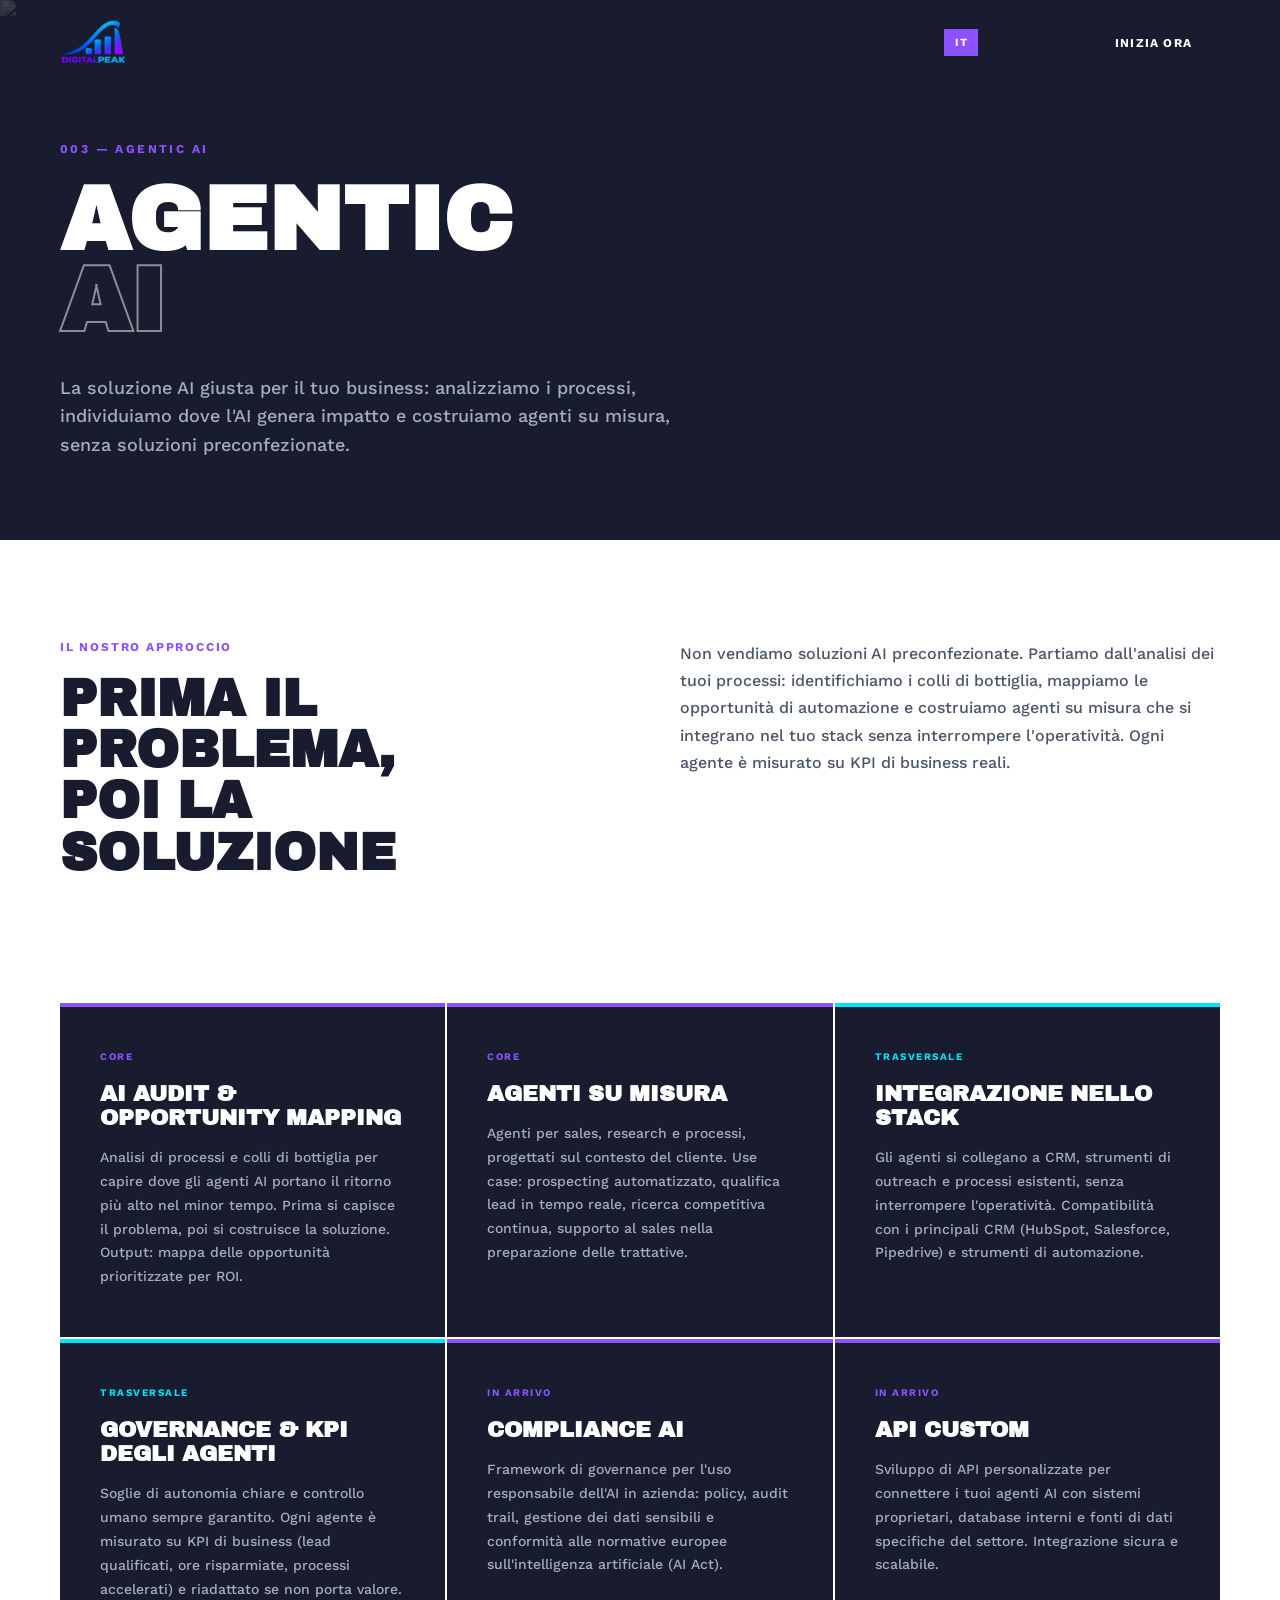
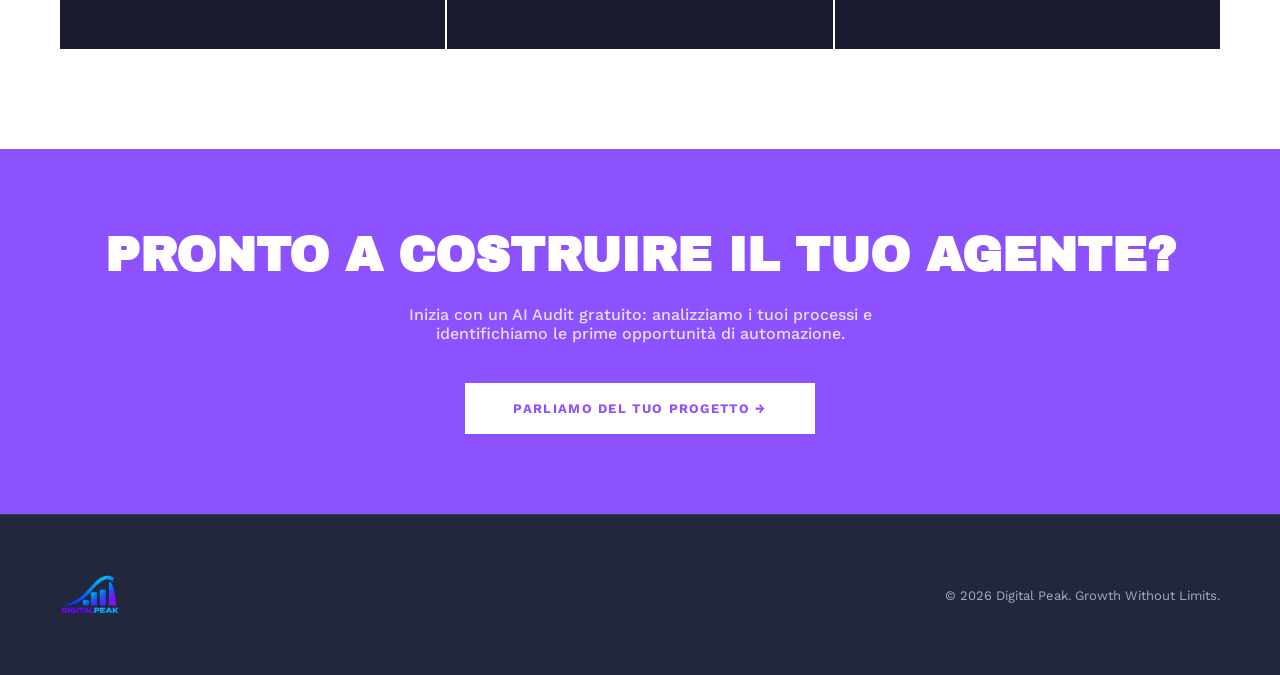
==== pages/agentic-ai.html @ 90cc3b8d "- Nuova Architettura Directory (Clean Architecture) - Fix Logo - Inserito Multilingue - Inserita tab" ====
<!DOCTYPE html>
<html lang="it">
<head>
<meta charset="UTF-8">
<meta name="viewport" content="width=device-width, initial-scale=1.0">
<title>Agentic AI — Digital Peak</title>
<link href="https://fonts.googleapis.com/css2?family=Archivo+Black&family=Work+Sans:wght@400;500;600;700&display=swap" rel="stylesheet">
<link rel="stylesheet" href="../assets/css/style.css">
</head>
<body>

<div class="nav-overlay" id="navOverlay"></div>

<!-- NAV -->
<nav id="mainNav">
  <a href="../index.html" class="nav-logo" style="text-decoration:none;">
    <img src="../assets/img/DigitalPeak_Logo.png" alt="Digital Peak">
  </a>
  <ul class="nav-links" id="navLinks">
    <li><a href="../index.html#about" data-i18n="nav_about">Chi Siamo</a></li>
    <li><a href="../index.html#services" data-i18n="nav_services">Servizi</a></li>
    <li><a href="../index.html#contact" data-i18n="nav_contact">Contatti</a></li>
    <li><a href="../index.html#contact" class="nav-cta-mobile" data-i18n="nav_cta">Inizia ora</a></li>
  </ul>
  <div style="display:flex;align-items:center;gap:24px;">
    <div class="lang-switcher" id="langSwitcher">
      <button class="lang-btn active" data-lang="it">IT</button>
      <button class="lang-btn" data-lang="en">EN</button>
      <button class="lang-btn" data-lang="es">ES</button>
    </div>
    <a href="../index.html#contact" class="nav-cta" data-i18n="nav_cta">Inizia ora</a>
    <button class="nav-toggle" id="navToggle" aria-label="Apri menu" aria-expanded="false" aria-controls="navLinks">
      <span class="bar"></span><span class="bar"></span><span class="bar"></span>
    </button>
  </div>
</nav>

<!-- HERO -->
<div class="svc-hero">
  <div class="svc-hero-bg">
    <img src="https://images.unsplash.com/photo-1677442135703-1787eea5ce01?auto=format&fit=crop&q=80&w=1600" alt="Agentic AI">
  </div>
  <div class="svc-hero-content rv-base rv-up">
    <div class="svc-eyebrow" data-i18n="p_ai_eyebrow">003 — Agentic AI</div>
    <h1 class="svc-title" data-i18n="p_ai_title">AGENTIC<br><span>AI</span></h1>
    <p class="svc-subtitle" data-i18n="p_ai_subtitle">La soluzione AI giusta per il tuo business: analizziamo i processi, individuiamo dove l'AI genera impatto e costruiamo agenti su misura, senza soluzioni preconfezionate.</p>
  </div>
</div>

<!-- INTRO -->
<div class="svc-intro">
  <div class="svc-intro-grid">
    <div class="rv-base rv-up">
      <div class="svc-intro-label" data-i18n="p_ai_intro_label">Il nostro approccio</div>
      <h2 data-i18n="p_ai_intro_h2">Prima il Problema,<br>Poi la Soluzione</h2>
    </div>
    <div class="rv-base rv-up" style="transition-delay: 0.2s;">
      <p data-i18n="p_ai_intro_p">Non vendiamo soluzioni AI preconfezionate. Partiamo dall'analisi dei tuoi processi: identifichiamo i colli di bottiglia, mappiamo le opportunità di automazione e costruiamo agenti su misura che si integrano nel tuo stack senza interrompere l'operatività. Ogni agente è misurato su KPI di business reali.</p>
    </div>
  </div>
</div>

<!-- SERVICE CARDS -->
<div class="svc-cards">
  <div class="svc-cards-grid">

    <div class="svc-card rv-base rv-up">
      <span class="svc-card-tag" data-i18n="tag_core">Core</span>
      <h3 data-i18n="p_ai_c1_h3">AI Audit & Opportunity Mapping</h3>
      <p data-i18n="p_ai_c1_p">Analisi di processi e colli di bottiglia per capire dove gli agenti AI portano il ritorno più alto nel minor tempo. Prima si capisce il problema, poi si costruisce la soluzione. Output: mappa delle opportunità prioritizzate per ROI.</p>
    </div>

    <div class="svc-card rv-base rv-up" style="transition-delay: 0.1s;">
      <span class="svc-card-tag" data-i18n="tag_core">Core</span>
      <h3 data-i18n="p_ai_c2_h3">Agenti su Misura</h3>
      <p data-i18n="p_ai_c2_p">Agenti per sales, research e processi, progettati sul contesto del cliente. Use case: prospecting automatizzato, qualifica lead in tempo reale, ricerca competitiva continua, supporto al sales nella preparazione delle trattative.</p>
    </div>

    <div class="svc-card accent-cyan rv-base rv-up" style="transition-delay: 0.2s;">
      <span class="svc-card-tag" data-i18n="tag_cross">Trasversale</span>
      <h3 data-i18n="p_ai_c3_h3">Integrazione nello Stack</h3>
      <p data-i18n="p_ai_c3_p">Gli agenti si collegano a CRM, strumenti di outreach e processi esistenti, senza interrompere l'operatività. Compatibilità con i principali CRM (HubSpot, Salesforce, Pipedrive) e strumenti di automazione.</p>
    </div>

    <div class="svc-card accent-cyan rv-base rv-up" style="transition-delay: 0.1s;">
      <span class="svc-card-tag" data-i18n="tag_cross">Trasversale</span>
      <h3 data-i18n="p_ai_c4_h3">Governance & KPI degli Agenti</h3>
      <p data-i18n="p_ai_c4_p">Soglie di autonomia chiare e controllo umano sempre garantito. Ogni agente è misurato su KPI di business (lead qualificati, ore risparmiate, processi accelerati) e riadattato se non porta valore.</p>
    </div>

    <div class="svc-card rv-base rv-up" style="transition-delay: 0.2s;">
      <span class="svc-card-tag" data-i18n="tag_upcoming">In Arrivo</span>
      <h3 data-i18n="p_ai_c5_h3">Compliance AI</h3>
      <p data-i18n="p_ai_c5_p">Framework di governance per l'uso responsabile dell'AI in azienda: policy, audit trail, gestione dei dati sensibili e conformità alle normative europee sull'intelligenza artificiale (AI Act).</p>
    </div>

    <div class="svc-card rv-base rv-up" style="transition-delay: 0.3s;">
      <span class="svc-card-tag" data-i18n="tag_upcoming">In Arrivo</span>
      <h3 data-i18n="p_ai_c6_h3">API Custom</h3>
      <p data-i18n="p_ai_c6_p">Sviluppo di API personalizzate per connettere i tuoi agenti AI con sistemi proprietari, database interni e fonti di dati specifiche del settore. Integrazione sicura e scalabile.</p>
    </div>

  </div>
</div>

<!-- CTA BAND -->
<div class="svc-cta-band">
  <h2 data-i18n="p_ai_cta_h2">Pronto a costruire il tuo agente?</h2>
  <p data-i18n="p_ai_cta_p">Inizia con un AI Audit gratuito: analizziamo i tuoi processi e identifichiamo le prime opportunità di automazione.</p>
  <a href="../index.html#contact" data-i18n="p_ai_cta_btn">Parliamo del tuo progetto →</a>
</div>

<!-- FOOTER -->
<footer style="background: var(--navy-2); padding: 60px; border-top: 1px solid var(--line-light);">
  <div style="display: flex; justify-content: space-between; align-items: center; max-width: 1400px; margin: 0 auto;">
    <img src="../assets/img/DigitalPeak_Logo.png" alt="Digital Peak" style="height: 40px; width: auto; object-fit: contain;">
    <div style="color: var(--gray-2); font-size: 13px;" data-i18n="footer_copy">© 2026 Digital Peak. Growth Without Limits.</div>
  </div>
</footer>

<script src="../assets/js/i18n.js"></script>
<script src="../assets/js/main.js"></script>
</body>
</html>
---- assets/css/style.css ----
:root {
  --bg-color:    #ffffff;
  --navy:        #181c2e; 
  --navy-2:      #21273d;
  --violet:      #8c52ff; 
  --cyan:        #00e5ff;
  --text-main:   #181c2e;
  --gray:        #4a5568;
  --gray-2:      #a0aec0;
  --line:        rgba(24, 28, 46, 0.15);
  --line-light:  rgba(255, 255, 255, 0.1);
}

*, *::before, *::after { margin:0; padding:0; box-sizing:border-box; }
html { scroll-behavior: auto; }

body {
  font-family:'Work Sans', sans-serif;
  background: var(--bg-color);
  color: var(--text-main);
  overflow-x: hidden;
}

/* ─── NAV & LOGO VETTORIALE ─── */
nav {
  position:fixed; top:0; left:0; right:0; z-index:1000;
  display:flex; align-items:center; justify-content:space-between;
  padding:20px 60px; transition:padding .3s, background .3s, border-color .3s;
  border-bottom:1px solid transparent;
  gap: 20px;
}
nav.scrolled { background:rgba(255,255,255,.98); border-color:var(--line); padding:12px 60px; }

.nav-logo img { height: 45px; width: auto; max-width: 180px; object-fit: contain; display: block; }

.nav-links { display:flex; align-items:center; gap:40px; list-style:none; }
.nav-links a { font-size:12px; font-weight:700; letter-spacing:.1em; text-transform:uppercase; color:var(--navy); text-decoration:none; cursor: pointer; transition:color .2s; }
.nav-links a:hover { color:var(--violet); }
.nav-cta {
  font-family: 'Work Sans', sans-serif; font-size:12px; font-weight:700; letter-spacing:.1em; text-transform:uppercase;
  color:var(--bg-color); background:var(--navy); padding:14px 28px; text-decoration:none; cursor: pointer;
  transition:background .2s, transform .2s; white-space: nowrap;
}
.nav-cta:hover { background:var(--violet); transform:translateY(-2px); }

/* ─── HAMBURGER (nascosto su desktop) ─── */
.nav-toggle {
  display: none;
  flex-direction: column;
  justify-content: center;
  align-items: center;
  gap: 5px;
  width: 40px;
  height: 40px;
  background: transparent;
  border: none;
  cursor: pointer;
  z-index: 200;
  flex-shrink: 0;
}
.nav-toggle .bar {
  width: 24px;
  height: 2px;
  background: var(--navy);
  transition: transform .3s ease, opacity .3s ease;
}
.nav-toggle.open .bar:nth-child(1) { transform: translateY(7px) rotate(45deg); }
.nav-toggle.open .bar:nth-child(2) { opacity: 0; }
.nav-toggle.open .bar:nth-child(3) { transform: translateY(-7px) rotate(-45deg); }

.nav-overlay { display: none; }

/* ─── HERO ─── */
.hero {
  min-height:95vh; display:grid; grid-template-columns:1fr 1fr; align-items:end;
  padding:140px 60px 80px; position:relative; overflow:hidden; background: #ffffff; gap:60px;
}
.hero-bg-word {
  position:absolute; bottom:-40px; right:-20px;
  font-family:'Archivo Black', sans-serif; font-size:clamp(180px,28vw,380px); 
  color:transparent; -webkit-text-stroke:2px var(--line); opacity: 0.3;
  white-space:nowrap; letter-spacing:-.05em; pointer-events:none; z-index:0;
}
.hero-left, .hero-right { position:relative; z-index:2; padding-bottom: 40px; }
.hero-right { display:flex; flex-direction:column; justify-content:flex-end; }
.hero-index { font-size:12px; font-weight:700; letter-spacing:.18em; color:var(--violet); margin-bottom:24px; text-transform:uppercase; }
.hero-title {
  font-family:'Archivo Black', sans-serif; font-size:clamp(48px, 6.5vw, 92px); 
  line-height:0.95; letter-spacing:-.02em; color:var(--navy); margin-bottom:0; text-transform:uppercase;
}
.hero-title .accent { color:var(--violet); }
.hero-sub { font-size:16px; font-weight:500; line-height:1.6; color:var(--gray); max-width:440px; margin-bottom:40px; }

/* ─── SEZIONI BASE ─── */
.section { padding:120px 60px; position:relative; }
.section-dark { background: var(--navy); color: var(--bg-color); }
.section-eye {
  display:flex; align-items:center; gap:16px; font-size:12px; font-weight:700; 
  letter-spacing:.2em; text-transform:uppercase; margin-bottom:72px; color:var(--navy);
}
.section-dark .section-eye { color:var(--bg-color); }
.section-eye::after { content:''; flex:1; height:2px; background:currentColor; max-width:60px; opacity: 0.2; }
.section-eye .eye-num { color:var(--violet); }

.big-title {
  font-family:'Archivo Black', sans-serif; font-size:clamp(38px,5vw,64px); 
  line-height:1.0; letter-spacing:-.02em; margin-bottom:36px; text-transform:uppercase; color:var(--navy);
}
.section-dark .big-title { color:var(--bg-color); }
.big-title .cy { color:var(--cyan); }
.body-text { font-size:16px; font-weight:500; line-height:1.7; max-width:600px; }
.section-dark .body-text { color:var(--gray-2); }

/* ─── METODO ─── */
.method-grid { display: grid; grid-template-columns: repeat(3, 1fr); gap: 40px; margin-top: 80px; }
.method-col { border-top: 2px solid var(--violet); padding-top: 32px; }
.method-title { font-family: 'Archivo Black', sans-serif; font-size: 28px; color: var(--bg-color); text-transform: uppercase; margin-bottom: 16px; }
.method-text { font-size: 15px; font-weight: 500; line-height: 1.7; color: var(--gray-2); }

/* ─── SERVIZI OGILVY STYLE ─── */
.ogilvy-services { display: flex; flex-direction: column; gap: 0; }
.og-service {
  position: relative; height: 90vh; min-height: 700px;
  display: flex; align-items: center; justify-content: center;
  overflow: hidden; background: #000; border-bottom: 2px solid var(--navy);
}
.og-bg { position: absolute; top: -10%; left: 0; width: 100%; height: 120%; z-index: 1; pointer-events: none; }
.og-bg img {
  width: 100%; height: 100%; object-fit: cover;
  filter: grayscale(100%) opacity(0.3);
  transition: filter 0.8s ease, transform 1.2s ease;
}
.og-service:hover .og-bg img { filter: grayscale(0%) opacity(0.5); transform: scale(1.05); }

.og-content {
  position: relative; z-index: 2; width: 100%; max-width: 1400px; padding: 0 60px;
  display: flex; flex-direction: column; justify-content: center;
}
.og-title {
  font-family: 'Archivo Black', sans-serif; font-size: clamp(50px, 8vw, 130px);
  line-height: 0.85; text-transform: uppercase; color: var(--bg-color); margin-bottom: 0;
  transition: color 0.4s ease;
}
.og-title-outline { color: transparent; -webkit-text-stroke: 2px rgba(255,255,255,0.6); transition: -webkit-text-stroke 0.4s ease, color 0.4s ease; }
.og-service:hover .og-title-outline { color: var(--cyan); -webkit-text-stroke: 2px transparent; }

.og-desc-box {
  background: var(--bg-color); padding: 40px; max-width: 500px;
  margin-top: 40px; transform: translateY(40px); opacity: 0;
  transition: transform 0.6s cubic-bezier(0.19, 1, 0.22, 1), opacity 0.6s ease;
  border-left: 4px solid var(--violet);
}
.og-service:hover .og-desc-box { transform: translateY(0); opacity: 1; }
.og-desc-title { font-family: 'Archivo Black', sans-serif; font-size: 20px; color: var(--navy); text-transform: uppercase; margin-bottom: 16px; }
.og-desc-text { font-size: 15px; font-weight: 500; line-height: 1.6; color: var(--gray); margin-bottom: 24px; }
.og-link { 
  font-size: 13px; font-weight: 700; color: var(--bg-color); background: var(--navy); 
  padding: 12px 24px; text-transform: uppercase; letter-spacing: 0.1em; text-decoration: none; 
  display: inline-flex; align-items: center; gap: 8px; transition: background .2s;
}
.og-link:hover { background: var(--violet); }

/* ─── FORM CONTATTI STILE AGENZIA ─── */
.ct-layout { display:grid; grid-template-columns:1fr 1fr; gap:80px; align-items:start; }
.f-group { margin-bottom:32px; }
.f-label { display:block; font-size:12px; font-weight:700; letter-spacing:.1em; text-transform:uppercase; color:var(--gray-2); margin-bottom:12px; }
.f-input {
  width:100%; background:transparent; border:none; border-bottom:2px solid rgba(255,255,255,0.2);
  padding:12px 0; font-family:'Work Sans',sans-serif; font-size:18px; font-weight:500; color:var(--bg-color); outline:none;
  transition:border-color .3s;
}
.f-input:focus { border-color:var(--cyan); }
.f-input::placeholder { color:rgba(255,255,255,0.3); font-weight:400; }
textarea.f-input { resize:none; height:80px; }
.btn-submit {
  background:var(--cyan); color:var(--navy); border:none; padding:18px 40px;
  font-family:'Work Sans',sans-serif; font-size:14px; font-weight:700;
  letter-spacing:.1em; text-transform:uppercase; cursor:pointer;
  transition:background .2s, transform .2s; margin-top: 16px;
}
.btn-submit:hover { background:var(--violet); color: white; transform:translateY(-2px); }


/* ─── SCROLL REVEAL ─── */
.rv-base { opacity:0; transition:opacity 1s cubic-bezier(0.19, 1, 0.22, 1), transform 1s cubic-bezier(0.19, 1, 0.22, 1); }
.rv-up { transform:translateY(80px); }
.rv-base.in { opacity:1; transform:translateY(0) !important; }
.rv-trigger .rv-child { opacity: 0; transform: translateY(60px); transition: opacity 0.8s cubic-bezier(0.19, 1, 0.22, 1), transform 0.8s cubic-bezier(0.19, 1, 0.22, 1); }
.rv-trigger.in .rv-child { opacity: 1; transform: translateY(0); }

/* Evita che la nav fissa copra l'inizio della sezione dopo lo scroll da menu */
section[id] { scroll-margin-top: 90px; }

/* ─── MOBILE ─── */
@media(max-width:768px){

  nav { padding:16px 20px; }
  nav.scrolled { padding:12px 20px; }

  .nav-toggle { display: flex; }

  .nav-links {
    position: fixed;
    top: 0;
    right: 0;
    height: 100vh;
    width: min(78vw, 320px);
    background: var(--navy);
    flex-direction: column;
    align-items: flex-start;
    justify-content: center;
    gap: 32px;
    padding: 40px 32px;
    transform: translateX(100%);
    transition: transform .4s cubic-bezier(0.77, 0, 0.175, 1);
    z-index: 150;
  }
  .nav-links.open { transform: translateX(0); }
  .nav-links a { color: var(--bg-color); font-size: 16px; }
  .nav-links a:hover { color: var(--cyan); }

  /* L'overlay resta SOTTO la nav (z-index minore di nav) così l'hamburger
     rimane sempre visibile e cliccabile sopra di esso quando il menu è aperto. */
  .nav-overlay {
    display: none;
    position: fixed; inset: 0;
    background: rgba(24, 28, 46, 0.6);
    backdrop-filter: blur(4px);
    -webkit-backdrop-filter: blur(4px);
    z-index: 500;
  }
  .nav-overlay.open { display: block; }

  /* Quando il drawer è aperto, dietro l'hamburger c'è lo sfondo scuro del
     drawer stesso: le barre devono diventare chiare per restare visibili. */
  .nav-toggle.open { background: rgba(255,255,255,0.08); border-radius: 50%; }
  .nav-toggle.open .bar { background: var(--bg-color); }

  .nav-cta { display: none; }
  .nav-links .nav-cta-mobile {
    display: inline-block;
    font-size: 12px; font-weight: 700; letter-spacing: .1em; text-transform: uppercase;
    color: var(--navy); background: var(--cyan); padding: 14px 28px; text-decoration: none;
  }

  .hero { grid-template-columns:1fr; padding:110px 24px 40px; }
  .hero-bg-word { font-size: clamp(90px, 30vw, 160px); }

  .section { padding:80px 24px; }
  .method-grid, .ct-layout { grid-template-columns: 1fr; gap: 40px; }
  .og-content { padding: 0 24px; }
  .og-desc-box { transform: translateY(0); opacity: 1; padding: 24px; margin-top: 24px; }

  footer > div { flex-direction: column; gap: 20px; text-align: center; }
}


/* ─── LANG SWITCHER ─── */
.lang-switcher {
  display: flex;
  align-items: center;
  gap: 4px;
}
.lang-btn {
  background: transparent;
  border: 1px solid rgba(24,28,46,0.2);
  color: var(--navy);
  font-family: 'Work Sans', sans-serif;
  font-size: 11px;
  font-weight: 700;
  letter-spacing: 0.08em;
  padding: 6px 10px;
  cursor: pointer;
  transition: background 0.2s, color 0.2s, border-color 0.2s;
  text-transform: uppercase;
}
.lang-btn:hover { background: var(--navy); color: var(--bg-color); }
.lang-btn.active { background: var(--violet); color: #fff; border-color: var(--violet); }

/* ─── SERVICE PAGE LAYOUT ─── */
.svc-hero {
  min-height: 60vh;
  display: flex;
  flex-direction: column;
  justify-content: flex-end;
  padding: 140px 60px 80px;
  background: var(--navy);
  position: relative;
  overflow: hidden;
}
.svc-hero-bg {
  position: absolute; top: 0; left: 0; width: 100%; height: 100%;
  z-index: 0;
}
.svc-hero-bg img {
  width: 100%; height: 100%; object-fit: cover;
  filter: grayscale(100%) opacity(0.15);
}
.svc-hero-content { position: relative; z-index: 2; max-width: 1400px; }
.svc-eyebrow { font-size: 12px; font-weight: 700; letter-spacing: 0.2em; text-transform: uppercase; color: var(--violet); margin-bottom: 24px; }
.svc-title {
  font-family: 'Archivo Black', sans-serif;
  font-size: clamp(50px, 7vw, 110px);
  line-height: 0.9;
  text-transform: uppercase;
  color: var(--bg-color);
  margin-bottom: 32px;
}
.svc-title span { color: transparent; -webkit-text-stroke: 2px rgba(255,255,255,0.5); }
.svc-subtitle { font-size: 18px; font-weight: 500; line-height: 1.6; color: var(--gray-2); max-width: 640px; }

.svc-intro { padding: 100px 60px; background: var(--bg-color); }
.svc-intro-grid { display: grid; grid-template-columns: 1fr 1fr; gap: 80px; align-items: start; max-width: 1400px; margin: 0 auto; }
.svc-intro-label { font-size: 12px; font-weight: 700; letter-spacing: 0.15em; text-transform: uppercase; color: var(--violet); margin-bottom: 20px; }
.svc-intro h2 { font-family: 'Archivo Black', sans-serif; font-size: clamp(32px, 4vw, 52px); text-transform: uppercase; color: var(--navy); line-height: 1.0; margin-bottom: 24px; }
.svc-intro p { font-size: 16px; line-height: 1.7; color: var(--gray); font-weight: 500; }

.svc-cards { padding: 0 60px 100px; background: var(--bg-color); }
.svc-cards-grid { display: grid; grid-template-columns: repeat(auto-fit, minmax(320px, 1fr)); gap: 2px; max-width: 1400px; margin: 0 auto; }
.svc-card {
  background: var(--navy);
  padding: 48px 40px;
  position: relative;
  overflow: hidden;
  transition: background 0.3s;
}
.svc-card::before {
  content: '';
  position: absolute; top: 0; left: 0; width: 100%; height: 4px;
  background: var(--violet);
}
.svc-card.accent-cyan::before { background: var(--cyan); }
.svc-card:hover { background: #1e2440; }
.svc-card-tag { font-size: 10px; font-weight: 700; letter-spacing: 0.15em; text-transform: uppercase; color: var(--violet); margin-bottom: 20px; display: block; }
.svc-card.accent-cyan .svc-card-tag { color: var(--cyan); }
.svc-card h3 { font-family: 'Archivo Black', sans-serif; font-size: 22px; text-transform: uppercase; color: var(--bg-color); margin-bottom: 16px; line-height: 1.1; }
.svc-card p { font-size: 14px; line-height: 1.7; color: var(--gray-2); font-weight: 500; }

.svc-cta-band { background: var(--violet); padding: 80px 60px; text-align: center; }
.svc-cta-band h2 { font-family: 'Archivo Black', sans-serif; font-size: clamp(28px, 4vw, 48px); text-transform: uppercase; color: #fff; margin-bottom: 24px; }
.svc-cta-band p { font-size: 16px; color: rgba(255,255,255,0.8); margin-bottom: 40px; font-weight: 500; max-width: 560px; margin-left: auto; margin-right: auto; }
.svc-cta-band a { display: inline-block; background: #fff; color: var(--violet); font-family: 'Work Sans', sans-serif; font-size: 13px; font-weight: 700; letter-spacing: 0.1em; text-transform: uppercase; padding: 18px 48px; text-decoration: none; transition: background 0.2s, transform 0.2s; }
.svc-cta-band a:hover { background: var(--navy); color: #fff; transform: translateY(-2px); }

/* ─── FOOTER RESPONSIVE ─── */
footer > div { max-width: 1400px; margin: 0 auto; }

/* ─── FORM SUCCESS ─── */
.form-success {
  display: none;
  text-align: center;
  padding: 40px;
  color: var(--cyan);
  font-family: 'Archivo Black', sans-serif;
  font-size: 24px;
  text-transform: uppercase;
}

@media(max-width: 768px) {
  .lang-switcher { gap: 2px; }
  .lang-btn { font-size: 10px; padding: 5px 8px; }
  .svc-hero { padding: 110px 24px 60px; }
  .svc-intro { padding: 60px 24px; }
  .svc-intro-grid { grid-template-columns: 1fr; gap: 40px; }
  .svc-cards { padding: 0 24px 60px; }
  .svc-cards-grid { grid-template-columns: 1fr; }
  .svc-cta-band { padding: 60px 24px; }
}

/* ─── FORM FEEDBACK BANNER ─── */
.form-feedback {
  margin-top: 24px;
  padding: 16px 20px;
  border-radius: 4px;
  font-size: 14px;
  line-height: 1.5;
  font-weight: 500;
  display: flex;
  align-items: center;
  gap: 12px;
  animation: fadeIn 0.3s ease-in-out;
}
.form-feedback.success {
  background: rgba(0, 229, 255, 0.1);
  border: 1px solid var(--cyan);
  color: var(--cyan);
}
.form-feedback.error {
  background: rgba(255, 82, 82, 0.12);
  border: 1px solid #ff5252;
  color: #ff8a80;
}
@keyframes fadeIn {
  from { opacity: 0; transform: translateY(-8px); }
  to { opacity: 1; transform: translateY(0); }
}
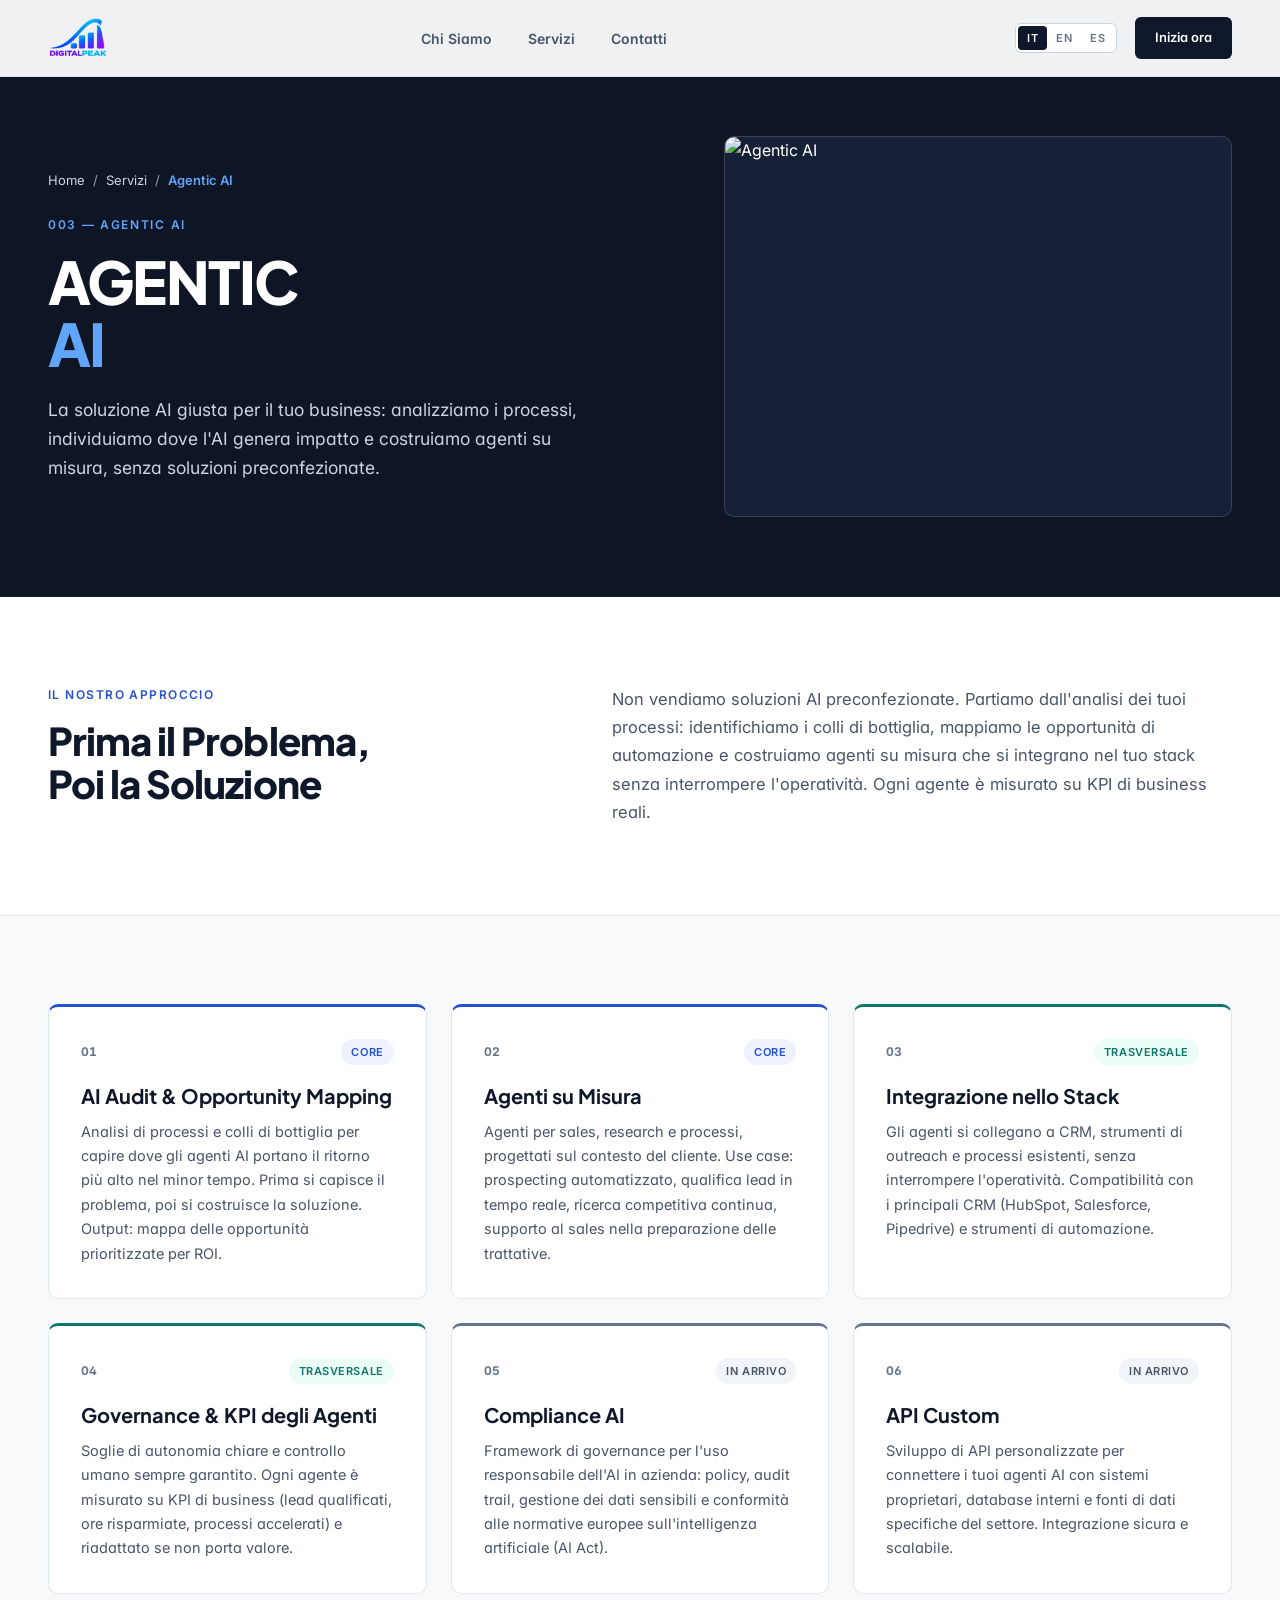
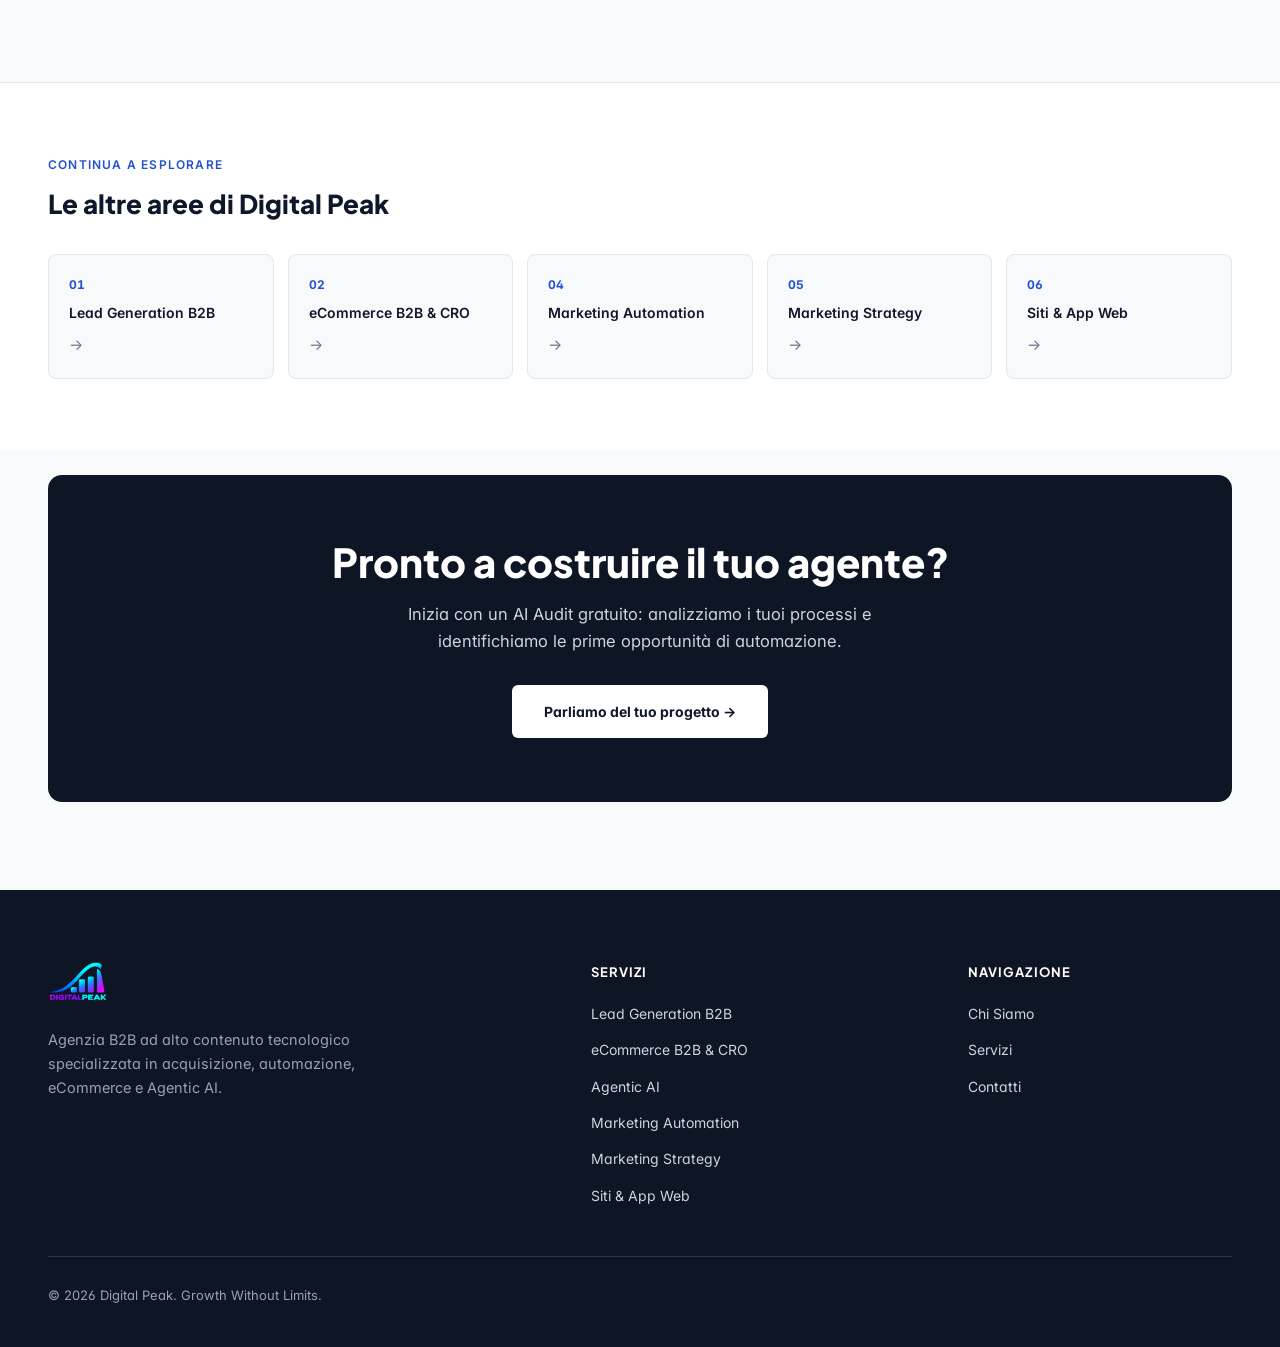
==== commit f5a7fd82: "feat: add design system A through D with multi-language support, interactive mini-games, and service" ====
--- a/pages/agentic-ai.html
+++ b/pages/agentic-ai.html
@@ -3,121 +3,212 @@
 <head>
 <meta charset="UTF-8">
 <meta name="viewport" content="width=device-width, initial-scale=1.0">
+<script src="../assets/js/design-boot.js"></script>
 <title>Agentic AI — Digital Peak</title>
-<link href="https://fonts.googleapis.com/css2?family=Archivo+Black&family=Work+Sans:wght@400;500;600;700&display=swap" rel="stylesheet">
-<link rel="stylesheet" href="../assets/css/style.css">
+<link rel="preconnect" href="https://fonts.googleapis.com">
+<link rel="preconnect" href="https://fonts.gstatic.com" crossorigin>
+<link href="https://fonts.googleapis.com/css2?family=Cormorant+Garamond:ital,wght@0,400;0,500;0,600;1,400;1,500&family=DM+Sans:wght@400;500;600;700&family=Inter:wght@400;500;600;700&family=JetBrains+Mono:wght@400;500;600&family=Plus+Jakarta+Sans:wght@500;600;700;800&family=Space+Grotesk:wght@500;600;700&display=swap" rel="stylesheet">
+<link rel="stylesheet" href="../assets/css/base.css">
+<link rel="stylesheet" href="../assets/css/design-a.css">
+<link rel="stylesheet" href="../assets/css/design-b.css">
+<link rel="stylesheet" href="../assets/css/design-c.css">
+<link rel="stylesheet" href="../assets/css/design-d.css">
+<link rel="icon" type="image/x-icon" href="../assets/img/favicon.ico">
+<link rel="icon" type="image/png" sizes="32x32" href="../assets/img/favicon-32x32.png">
+<link rel="icon" type="image/png" sizes="16x16" href="../assets/img/favicon-16x16.png">
+<link rel="apple-touch-icon" sizes="180x180" href="../assets/img/apple-touch-icon.png">
 </head>
 <body>
 
 <div class="nav-overlay" id="navOverlay"></div>
 
 <!-- NAV -->
-<nav id="mainNav">
-  <a href="../index.html" class="nav-logo" style="text-decoration:none;">
-    <img src="../assets/img/DigitalPeak_Logo.png" alt="Digital Peak">
-  </a>
-  <ul class="nav-links" id="navLinks">
-    <li><a href="../index.html#about" data-i18n="nav_about">Chi Siamo</a></li>
-    <li><a href="../index.html#services" data-i18n="nav_services">Servizi</a></li>
-    <li><a href="../index.html#contact" data-i18n="nav_contact">Contatti</a></li>
-    <li><a href="../index.html#contact" class="nav-cta-mobile" data-i18n="nav_cta">Inizia ora</a></li>
-  </ul>
-  <div style="display:flex;align-items:center;gap:24px;">
-    <div class="lang-switcher" id="langSwitcher">
-      <button class="lang-btn active" data-lang="it">IT</button>
-      <button class="lang-btn" data-lang="en">EN</button>
-      <button class="lang-btn" data-lang="es">ES</button>
-    </div>
-    <a href="../index.html#contact" class="nav-cta" data-i18n="nav_cta">Inizia ora</a>
-    <button class="nav-toggle" id="navToggle" aria-label="Apri menu" aria-expanded="false" aria-controls="navLinks">
-      <span class="bar"></span><span class="bar"></span><span class="bar"></span>
-    </button>
+<nav id="mainNav" class="site-nav">
+  <div class="nav-inner">
+    <a href="../index.html" class="nav-logo" aria-label="Digital Peak Home">
+      <img src="../assets/img/DigitalPeak_Logo.png" alt="Digital Peak">
+    </a>
+    <ul class="nav-links" id="navLinks">
+      <li><a href="../index.html#about" data-i18n="nav_about">Chi Siamo</a></li>
+      <li><a href="../index.html#services" data-i18n="nav_services">Servizi</a></li>
+      <li><a href="../index.html#contact" data-i18n="nav_contact">Contatti</a></li>
+      <li><a href="../index.html#contact" class="nav-cta-mobile" data-i18n="nav_cta">Inizia ora</a></li>
+    </ul>
+    <div class="nav-actions">
+      <div class="lang-switcher" id="langSwitcher">
+        <button type="button" class="lang-btn active" data-lang="it">IT</button>
+        <button type="button" class="lang-btn" data-lang="en">EN</button>
+        <button type="button" class="lang-btn" data-lang="es">ES</button>
+      </div>
+      <a href="../index.html#contact" class="nav-cta" data-i18n="nav_cta">Inizia ora</a>
+      <button type="button" class="nav-toggle" id="navToggle" aria-label="Apri menu" aria-expanded="false" aria-controls="navLinks">
+        <span class="bar"></span><span class="bar"></span><span class="bar"></span>
+      </button>
+    </div>
   </div>
 </nav>
 
 <!-- HERO -->
-<div class="svc-hero">
-  <div class="svc-hero-bg">
-    <img src="https://images.unsplash.com/photo-1677442135703-1787eea5ce01?auto=format&fit=crop&q=80&w=1600" alt="Agentic AI">
-  </div>
-  <div class="svc-hero-content rv-base rv-up">
-    <div class="svc-eyebrow" data-i18n="p_ai_eyebrow">003 — Agentic AI</div>
-    <h1 class="svc-title" data-i18n="p_ai_title">AGENTIC<br><span>AI</span></h1>
-    <p class="svc-subtitle" data-i18n="p_ai_subtitle">La soluzione AI giusta per il tuo business: analizziamo i processi, individuiamo dove l'AI genera impatto e costruiamo agenti su misura, senza soluzioni preconfezionate.</p>
-  </div>
-</div>
+<header class="svc-hero">
+  <div class="container svc-hero-grid">
+    <div class="svc-hero-content">
+      <nav class="svc-breadcrumb" aria-label="Breadcrumb">
+        <a href="../index.html" data-i18n="breadcrumb_home">Home</a>
+        <span class="bc-sep" aria-hidden="true">/</span>
+        <a href="../index.html#services" data-i18n="nav_services">Servizi</a>
+        <span class="bc-sep" aria-hidden="true">/</span>
+        <span class="bc-current" data-i18n="nav_s3">Agentic AI</span>
+      </nav>
+      <div class="svc-eyebrow" data-i18n="p_ai_eyebrow">003 — Agentic AI</div>
+      <h1 class="svc-title" data-i18n="p_ai_title">AGENTIC<br><span>AI</span></h1>
+      <p class="svc-subtitle" data-i18n="p_ai_subtitle">La soluzione AI giusta per il tuo business: analizziamo i processi, individuiamo dove l'AI genera impatto e costruiamo agenti su misura, senza soluzioni preconfezionate.</p>
+    </div>
+    <div class="svc-hero-media">
+      <img src="https://images.unsplash.com/photo-1677442135703-1787eea5ce01?auto=format&fit=crop&q=80&w=1600" alt="Agentic AI">
+    </div>
+  </div>
+</header>
 
 <!-- INTRO -->
-<div class="svc-intro">
-  <div class="svc-intro-grid">
+<section class="svc-intro">
+  <div class="container svc-intro-grid">
     <div class="rv-base rv-up">
       <div class="svc-intro-label" data-i18n="p_ai_intro_label">Il nostro approccio</div>
       <h2 data-i18n="p_ai_intro_h2">Prima il Problema,<br>Poi la Soluzione</h2>
     </div>
-    <div class="rv-base rv-up" style="transition-delay: 0.2s;">
+    <div class="rv-base rv-up">
       <p data-i18n="p_ai_intro_p">Non vendiamo soluzioni AI preconfezionate. Partiamo dall'analisi dei tuoi processi: identifichiamo i colli di bottiglia, mappiamo le opportunità di automazione e costruiamo agenti su misura che si integrano nel tuo stack senza interrompere l'operatività. Ogni agente è misurato su KPI di business reali.</p>
     </div>
   </div>
-</div>
+</section>
 
 <!-- SERVICE CARDS -->
-<div class="svc-cards">
-  <div class="svc-cards-grid">
-
-    <div class="svc-card rv-base rv-up">
-      <span class="svc-card-tag" data-i18n="tag_core">Core</span>
-      <h3 data-i18n="p_ai_c1_h3">AI Audit & Opportunity Mapping</h3>
+<section class="svc-cards">
+  <div class="container svc-cards-grid">
+
+    <article class="svc-card rv-base rv-up" data-tag="core">
+      <div class="svc-card-head">
+        <span class="svc-card-num">01</span>
+        <span class="svc-card-tag" data-i18n="tag_core">Core</span>
+      </div>
+      <h3 data-i18n="p_ai_c1_h3">AI Audit &amp; Opportunity Mapping</h3>
       <p data-i18n="p_ai_c1_p">Analisi di processi e colli di bottiglia per capire dove gli agenti AI portano il ritorno più alto nel minor tempo. Prima si capisce il problema, poi si costruisce la soluzione. Output: mappa delle opportunità prioritizzate per ROI.</p>
-    </div>
-
-    <div class="svc-card rv-base rv-up" style="transition-delay: 0.1s;">
-      <span class="svc-card-tag" data-i18n="tag_core">Core</span>
+    </article>
+
+    <article class="svc-card rv-base rv-up" data-tag="core">
+      <div class="svc-card-head">
+        <span class="svc-card-num">02</span>
+        <span class="svc-card-tag" data-i18n="tag_core">Core</span>
+      </div>
       <h3 data-i18n="p_ai_c2_h3">Agenti su Misura</h3>
       <p data-i18n="p_ai_c2_p">Agenti per sales, research e processi, progettati sul contesto del cliente. Use case: prospecting automatizzato, qualifica lead in tempo reale, ricerca competitiva continua, supporto al sales nella preparazione delle trattative.</p>
-    </div>
-
-    <div class="svc-card accent-cyan rv-base rv-up" style="transition-delay: 0.2s;">
-      <span class="svc-card-tag" data-i18n="tag_cross">Trasversale</span>
+    </article>
+
+    <article class="svc-card accent-cyan rv-base rv-up" data-tag="cross">
+      <div class="svc-card-head">
+        <span class="svc-card-num">03</span>
+        <span class="svc-card-tag" data-i18n="tag_cross">Trasversale</span>
+      </div>
       <h3 data-i18n="p_ai_c3_h3">Integrazione nello Stack</h3>
       <p data-i18n="p_ai_c3_p">Gli agenti si collegano a CRM, strumenti di outreach e processi esistenti, senza interrompere l'operatività. Compatibilità con i principali CRM (HubSpot, Salesforce, Pipedrive) e strumenti di automazione.</p>
-    </div>
-
-    <div class="svc-card accent-cyan rv-base rv-up" style="transition-delay: 0.1s;">
-      <span class="svc-card-tag" data-i18n="tag_cross">Trasversale</span>
-      <h3 data-i18n="p_ai_c4_h3">Governance & KPI degli Agenti</h3>
+    </article>
+
+    <article class="svc-card accent-cyan rv-base rv-up" data-tag="cross">
+      <div class="svc-card-head">
+        <span class="svc-card-num">04</span>
+        <span class="svc-card-tag" data-i18n="tag_cross">Trasversale</span>
+      </div>
+      <h3 data-i18n="p_ai_c4_h3">Governance &amp; KPI degli Agenti</h3>
       <p data-i18n="p_ai_c4_p">Soglie di autonomia chiare e controllo umano sempre garantito. Ogni agente è misurato su KPI di business (lead qualificati, ore risparmiate, processi accelerati) e riadattato se non porta valore.</p>
-    </div>
-
-    <div class="svc-card rv-base rv-up" style="transition-delay: 0.2s;">
-      <span class="svc-card-tag" data-i18n="tag_upcoming">In Arrivo</span>
+    </article>
+
+    <article class="svc-card rv-base rv-up" data-tag="upcoming">
+      <div class="svc-card-head">
+        <span class="svc-card-num">05</span>
+        <span class="svc-card-tag" data-i18n="tag_upcoming">In Arrivo</span>
+      </div>
       <h3 data-i18n="p_ai_c5_h3">Compliance AI</h3>
       <p data-i18n="p_ai_c5_p">Framework di governance per l'uso responsabile dell'AI in azienda: policy, audit trail, gestione dei dati sensibili e conformità alle normative europee sull'intelligenza artificiale (AI Act).</p>
-    </div>
-
-    <div class="svc-card rv-base rv-up" style="transition-delay: 0.3s;">
-      <span class="svc-card-tag" data-i18n="tag_upcoming">In Arrivo</span>
+    </article>
+
+    <article class="svc-card rv-base rv-up" data-tag="upcoming">
+      <div class="svc-card-head">
+        <span class="svc-card-num">06</span>
+        <span class="svc-card-tag" data-i18n="tag_upcoming">In Arrivo</span>
+      </div>
       <h3 data-i18n="p_ai_c6_h3">API Custom</h3>
       <p data-i18n="p_ai_c6_p">Sviluppo di API personalizzate per connettere i tuoi agenti AI con sistemi proprietari, database interni e fonti di dati specifiche del settore. Integrazione sicura e scalabile.</p>
-    </div>
-
-  </div>
-</div>
+    </article>
+
+  </div>
+</section>
+
+<!-- RELATED SERVICES -->
+<section class="svc-related">
+  <div class="container">
+    <div class="svc-related-header">
+      <span class="svc-related-eye" data-i18n="svc_other_eye">Continua a esplorare</span>
+      <h2 class="svc-related-title" data-i18n="svc_other_title">Le altre aree di Digital Peak</h2>
+    </div>
+    <div class="svc-related-grid">
+      <a href="lead-generation.html" class="svc-related-link"><span class="rel-num">01</span><span class="rel-name" data-i18n="nav_s1">Lead Generation B2B</span><span class="rel-arrow">→</span></a>
+      <a href="ecommerce-cro.html" class="svc-related-link"><span class="rel-num">02</span><span class="rel-name" data-i18n="nav_s2">eCommerce B2B &amp; CRO</span><span class="rel-arrow">→</span></a>
+      <a href="marketing-automation.html" class="svc-related-link"><span class="rel-num">04</span><span class="rel-name" data-i18n="nav_s4">Marketing Automation</span><span class="rel-arrow">→</span></a>
+      <a href="strategia-marketing.html" class="svc-related-link"><span class="rel-num">05</span><span class="rel-name" data-i18n="nav_s5">Marketing Strategy</span><span class="rel-arrow">→</span></a>
+      <a href="siti-web.html" class="svc-related-link"><span class="rel-num">06</span><span class="rel-name" data-i18n="nav_s6">Siti &amp; App Web</span><span class="rel-arrow">→</span></a>
+    </div>
+  </div>
+</section>
 
 <!-- CTA BAND -->
-<div class="svc-cta-band">
-  <h2 data-i18n="p_ai_cta_h2">Pronto a costruire il tuo agente?</h2>
-  <p data-i18n="p_ai_cta_p">Inizia con un AI Audit gratuito: analizziamo i tuoi processi e identifichiamo le prime opportunità di automazione.</p>
-  <a href="../index.html#contact" data-i18n="p_ai_cta_btn">Parliamo del tuo progetto →</a>
-</div>
+<section class="svc-cta-band">
+  <div class="container svc-cta-inner">
+    <h2 data-i18n="p_ai_cta_h2">Pronto a costruire il tuo agente?</h2>
+    <p data-i18n="p_ai_cta_p">Inizia con un AI Audit gratuito: analizziamo i tuoi processi e identifichiamo le prime opportunità di automazione.</p>
+    <a href="../index.html#contact" class="svc-cta-btn" data-i18n="p_ai_cta_btn">Parliamo del tuo progetto →</a>
+  </div>
+</section>
 
 <!-- FOOTER -->
-<footer style="background: var(--navy-2); padding: 60px; border-top: 1px solid var(--line-light);">
-  <div style="display: flex; justify-content: space-between; align-items: center; max-width: 1400px; margin: 0 auto;">
-    <img src="../assets/img/DigitalPeak_Logo.png" alt="Digital Peak" style="height: 40px; width: auto; object-fit: contain;">
-    <div style="color: var(--gray-2); font-size: 13px;" data-i18n="footer_copy">© 2026 Digital Peak. Growth Without Limits.</div>
+<footer class="site-footer">
+  <div class="container">
+    <div class="footer-grid">
+      <div class="footer-brand">
+        <a href="../index.html" class="footer-logo" aria-label="Digital Peak">
+          <img src="../assets/img/DigitalPeak_Logo.png" alt="Digital Peak">
+        </a>
+        <p class="footer-tagline" data-i18n="footer_tagline">Agenzia B2B ad alto contenuto tecnologico specializzata in acquisizione, automazione, eCommerce e Agentic AI.</p>
+      </div>
+      <div class="footer-col">
+        <h3 class="footer-heading" data-i18n="footer_services">Servizi</h3>
+        <ul class="footer-list">
+          <li><a href="lead-generation.html" data-i18n="nav_s1">Lead Generation B2B</a></li>
+          <li><a href="ecommerce-cro.html" data-i18n="nav_s2">eCommerce B2B &amp; CRO</a></li>
+          <li><a href="agentic-ai.html" data-i18n="nav_s3">Agentic AI</a></li>
+          <li><a href="marketing-automation.html" data-i18n="nav_s4">Marketing Automation</a></li>
+          <li><a href="strategia-marketing.html" data-i18n="nav_s5">Marketing Strategy</a></li>
+          <li><a href="siti-web.html" data-i18n="nav_s6">Siti &amp; App Web</a></li>
+        </ul>
+      </div>
+      <div class="footer-col">
+        <h3 class="footer-heading" data-i18n="footer_nav">Navigazione</h3>
+        <ul class="footer-list">
+          <li><a href="../index.html#about" data-i18n="nav_about">Chi Siamo</a></li>
+          <li><a href="../index.html#services" data-i18n="nav_services">Servizi</a></li>
+          <li><a href="../index.html#contact" data-i18n="nav_contact">Contatti</a></li>
+        </ul>
+      </div>
+    </div>
+    <div class="footer-bottom">
+      <div class="footer-copy" data-i18n="footer_copy">© 2026 Digital Peak. Growth Without Limits.</div>
+    </div>
   </div>
 </footer>
 
+<script src="../assets/js/d/world.js"></script>
+<script src="../assets/js/d/audio.js"></script>
+<script src="../assets/js/d/surf-game.js"></script>
+<script src="../assets/js/d/design-d.js"></script>
 <script src="../assets/js/i18n.js"></script>
 <script src="../assets/js/main.js"></script>
 </body>
--- a/assets/css/base.css
+++ b/assets/css/base.css
@@ -0,0 +1,174 @@
+/* ─────────────────────────────────────────────────────────────────────────
+   base.css — Digital Peak
+   Reset, strutturazione base, accessibilità, reveal e stati form condivisi.
+   Tutti gli stili tematici e di layout vivono in design-a.css / b / c.
+   ───────────────────────────────────────────────────────────────────────── */
+
+*,
+*::before,
+*::after {
+  margin: 0;
+  padding: 0;
+  box-sizing: border-box;
+}
+
+html {
+  scroll-behavior: auto;
+  overflow-x: clip;
+  -webkit-text-size-adjust: 100%;
+}
+
+body {
+  overflow-x: clip;
+  -webkit-font-smoothing: antialiased;
+  -moz-osx-font-smoothing: grayscale;
+  text-rendering: optimizeLegibility;
+}
+
+img {
+  max-width: 100%;
+  display: block;
+}
+
+button,
+input,
+textarea {
+  font-family: inherit;
+}
+
+section[id],
+header[id],
+footer[id] {
+  scroll-margin-top: 96px;
+}
+
+.container {
+  width: 100%;
+  max-width: 1320px;
+  margin: 0 auto;
+}
+
+/* Impedisce espansione oltre la colonna su grid e flex */
+.hero-copy,
+.hero-visual,
+.service-card,
+.service-body,
+.service-media,
+.method-col,
+.ct-copy,
+.ct-form-wrap,
+.svc-hero-content,
+.svc-hero-media,
+.svc-card {
+  min-width: 0;
+}
+
+/* Controlli menu mobile nascosti di default su desktop */
+.nav-toggle {
+  display: none;
+  flex-direction: column;
+  justify-content: center;
+  align-items: center;
+  gap: 5px;
+  width: 42px;
+  height: 42px;
+  background: transparent;
+  border: none;
+  cursor: pointer;
+  z-index: 1002;
+  flex-shrink: 0;
+  border-radius: 8px;
+}
+
+.nav-toggle .bar {
+  width: 22px;
+  height: 2px;
+  transition: transform 0.25s cubic-bezier(0.22, 1, 0.36, 1), opacity 0.2s ease;
+}
+
+.nav-toggle.open .bar:nth-child(1) {
+  transform: translateY(7px) rotate(45deg);
+}
+
+.nav-toggle.open .bar:nth-child(2) {
+  opacity: 0;
+}
+
+.nav-toggle.open .bar:nth-child(3) {
+  transform: translateY(-7px) rotate(-45deg);
+}
+
+.nav-overlay {
+  display: none;
+}
+
+.nav-cta-mobile {
+  display: none;
+}
+
+/* ─── SCROLL REVEAL ─── */
+.rv-base {
+  opacity: 0;
+  transition:
+    opacity 0.55s cubic-bezier(0.22, 1, 0.36, 1),
+    transform 0.55s cubic-bezier(0.22, 1, 0.36, 1);
+}
+
+.rv-up {
+  transform: translateY(16px);
+}
+
+.rv-base.in {
+  opacity: 1;
+  transform: translateY(0);
+}
+
+.rv-trigger .rv-child {
+  opacity: 0;
+  transform: translateY(16px);
+  transition:
+    opacity 0.5s cubic-bezier(0.22, 1, 0.36, 1),
+    transform 0.5s cubic-bezier(0.22, 1, 0.36, 1);
+}
+
+.rv-trigger .rv-child:nth-child(2) {
+  transition-delay: 0.08s;
+}
+
+.rv-trigger .rv-child:nth-child(3) {
+  transition-delay: 0.16s;
+}
+
+.rv-trigger.in .rv-child {
+  opacity: 1;
+  transform: translateY(0);
+}
+
+/* ─── FEEDBACK FORM CONTATTI ─── */
+.form-feedback {
+  margin-top: 20px;
+  padding: 14px 18px;
+  border-radius: 6px;
+  font-size: 14px;
+  line-height: 1.5;
+  font-weight: 500;
+  display: flex;
+  align-items: center;
+  gap: 10px;
+}
+
+@media (prefers-reduced-motion: reduce) {
+  *,
+  *::before,
+  *::after {
+    animation-duration: 0.01ms !important;
+    animation-iteration-count: 1 !important;
+    transition-duration: 0.01ms !important;
+  }
+
+  .rv-base,
+  .rv-trigger .rv-child {
+    opacity: 1 !important;
+    transform: none !important;
+  }
+}
--- a/assets/css/design-a.css
+++ b/assets/css/design-a.css
@@ -0,0 +1,1217 @@
+/* ─────────────────────────────────────────────────────────────────────────
+   design-a.css — VERSIONE A: PREMIUM CORPORATE
+   Identità istituzionale autorevole, griglie nitide, chiarezza B2B.
+   Tipografia: Plus Jakarta Sans + Inter
+   ───────────────────────────────────────────────────────────────────────── */
+
+html[data-design="A"] {
+  --a-bg: #F8F9FB;
+  --a-surface: #FFFFFF;
+  --a-surface-soft: #F1F5F9;
+  --a-ink: #0F172A;
+  --a-navy: #0E1525;
+  --a-navy-2: #162036;
+  --a-muted: #475569;
+  --a-meta: #64748B;
+  --a-cobalt: #2451D1;
+  --a-cobalt-hover: #1B3FB0;
+  --a-cobalt-soft: #EEF2FF;
+  --a-indigo: #5B3CE6;
+  --a-teal: #0F766E;
+  --a-teal-soft: #ECFDF5;
+  --a-line: #E2E8F0;
+  --a-line-strong: #CBD5E1;
+  --a-line-dark: rgba(255, 255, 255, 0.14);
+  --a-ease: cubic-bezier(0.22, 1, 0.36, 1);
+}
+
+html[data-design="A"] body {
+  font-family: 'Inter', -apple-system, BlinkMacSystemFont, sans-serif;
+  background: var(--a-bg);
+  color: var(--a-ink);
+  font-size: 16px;
+  line-height: 1.65;
+  font-feature-settings: "cv02", "cv03", "cv04", "cv11";
+}
+
+html[data-design="A"] :focus-visible {
+  outline: 2px solid var(--a-cobalt);
+  outline-offset: 3px;
+}
+
+/* ─── NAVBAR CORPORATE ─── */
+html[data-design="A"] .site-nav {
+  position: fixed;
+  top: 0;
+  left: 0;
+  right: 0;
+  z-index: 1000;
+  padding: 0 48px;
+  background: rgba(255, 255, 255, 0.94);
+  backdrop-filter: blur(12px);
+  -webkit-backdrop-filter: blur(12px);
+  border-bottom: 1px solid var(--a-line);
+  transition: background 0.2s var(--a-ease), box-shadow 0.2s var(--a-ease);
+}
+
+html[data-design="A"] .site-nav.scrolled {
+  background: rgba(255, 255, 255, 0.98);
+  box-shadow: 0 4px 20px rgba(15, 23, 42, 0.05);
+}
+
+html[data-design="A"] .nav-inner {
+  max-width: 1320px;
+  margin: 0 auto;
+  height: 76px;
+  display: flex;
+  align-items: center;
+  justify-content: space-between;
+  gap: 28px;
+  transition: height 0.2s var(--a-ease);
+}
+
+html[data-design="A"] .site-nav.scrolled .nav-inner {
+  height: 66px;
+}
+
+html[data-design="A"] .nav-logo {
+  display: inline-flex;
+  align-items: center;
+  text-decoration: none;
+  flex-shrink: 0;
+}
+
+html[data-design="A"] .nav-logo img {
+  height: 40px;
+  width: auto;
+  object-fit: contain;
+}
+
+html[data-design="A"] .nav-links {
+  display: flex;
+  align-items: center;
+  gap: 36px;
+  list-style: none;
+}
+
+html[data-design="A"] .nav-links a {
+  font-size: 14px;
+  font-weight: 600;
+  color: var(--a-muted);
+  text-decoration: none;
+  cursor: pointer;
+  transition: color 0.16s var(--a-ease);
+}
+
+html[data-design="A"] .nav-links a:hover {
+  color: var(--a-ink);
+}
+
+html[data-design="A"] .nav-actions {
+  display: flex;
+  align-items: center;
+  gap: 18px;
+  flex-shrink: 0;
+}
+
+html[data-design="A"] .lang-switcher {
+  display: inline-flex;
+  align-items: center;
+  border: 1px solid var(--a-line-strong);
+  border-radius: 6px;
+  padding: 2px;
+  background: var(--a-surface);
+}
+
+html[data-design="A"] .lang-btn {
+  background: transparent;
+  border: none;
+  color: var(--a-meta);
+  font-size: 11px;
+  font-weight: 600;
+  letter-spacing: 0.04em;
+  padding: 5px 9px;
+  border-radius: 4px;
+  cursor: pointer;
+  transition: background 0.16s ease, color 0.16s ease;
+}
+
+html[data-design="A"] .lang-btn:hover {
+  color: var(--a-ink);
+}
+
+html[data-design="A"] .lang-btn.active {
+  background: var(--a-ink);
+  color: #FFFFFF;
+}
+
+html[data-design="A"] .nav-cta {
+  display: inline-flex;
+  align-items: center;
+  justify-content: center;
+  padding: 10px 20px;
+  background: var(--a-ink);
+  color: #FFFFFF;
+  border-radius: 6px;
+  font-size: 13px;
+  font-weight: 600;
+  text-decoration: none;
+  white-space: nowrap;
+  cursor: pointer;
+  transition: background 0.18s var(--a-ease), transform 0.14s var(--a-ease);
+}
+
+html[data-design="A"] .nav-cta:hover {
+  background: var(--a-cobalt);
+}
+
+html[data-design="A"] .nav-cta:active {
+  transform: scale(0.985);
+}
+
+html[data-design="A"] .nav-toggle .bar {
+  background: var(--a-ink);
+}
+
+/* ─── HERO HOMEPAGE A ─── */
+html[data-design="A"] .hero {
+  background: var(--a-surface);
+  border-bottom: 1px solid var(--a-line);
+  padding: 136px 48px 88px;
+}
+
+html[data-design="A"] .hero-bg-layer {
+  display: none;
+}
+
+html[data-design="A"] .hero-grid {
+  display: grid;
+  grid-template-columns: 1.08fr 0.92fr;
+  gap: 64px;
+  align-items: center;
+}
+
+html[data-design="A"] .hero-index {
+  display: inline-flex;
+  align-items: center;
+  gap: 10px;
+  font-size: 12px;
+  font-weight: 600;
+  letter-spacing: 0.1em;
+  text-transform: uppercase;
+  color: var(--a-cobalt);
+  margin-bottom: 20px;
+}
+
+html[data-design="A"] .hero-index::before {
+  content: '';
+  width: 24px;
+  height: 2px;
+  background: var(--a-cobalt);
+}
+
+html[data-design="A"] .hero-title {
+  font-family: 'Plus Jakarta Sans', sans-serif;
+  font-size: clamp(38px, 4.7vw, 62px);
+  font-weight: 800;
+  line-height: 1.06;
+  letter-spacing: -0.03em;
+  color: var(--a-ink);
+  margin-bottom: 24px;
+  overflow-wrap: break-word;
+}
+
+html[data-design="A"] .hero-title .accent {
+  color: var(--a-cobalt);
+}
+
+html[data-design="A"] .hero-sub {
+  font-size: 18px;
+  line-height: 1.65;
+  color: var(--a-muted);
+  max-width: 540px;
+  margin-bottom: 36px;
+}
+
+html[data-design="A"] .hero-actions {
+  display: flex;
+  flex-wrap: wrap;
+  align-items: center;
+  gap: 14px;
+}
+
+html[data-design="A"] .btn-primary,
+html[data-design="A"] .btn-secondary {
+  display: inline-flex;
+  align-items: center;
+  justify-content: center;
+  padding: 14px 26px;
+  border-radius: 6px;
+  font-size: 14px;
+  font-weight: 600;
+  text-decoration: none;
+  cursor: pointer;
+  transition: background 0.18s var(--a-ease), border-color 0.18s var(--a-ease), color 0.18s var(--a-ease), transform 0.14s var(--a-ease);
+}
+
+html[data-design="A"] .btn-primary {
+  background: var(--a-cobalt);
+  color: #FFFFFF;
+}
+
+html[data-design="A"] .btn-primary:hover {
+  background: var(--a-cobalt-hover);
+}
+
+html[data-design="A"] .btn-secondary {
+  background: var(--a-surface);
+  color: var(--a-ink);
+  border: 1px solid var(--a-line-strong);
+}
+
+html[data-design="A"] .btn-secondary:hover {
+  background: var(--a-surface-soft);
+  border-color: var(--a-ink);
+}
+
+html[data-design="A"] .btn-primary:active,
+html[data-design="A"] .btn-secondary:active {
+  transform: scale(0.985);
+}
+
+html[data-design="A"] .hero-visual {
+  display: flex;
+  flex-direction: column;
+  gap: 16px;
+}
+
+html[data-design="A"] .hero-photo-frame {
+  border-radius: 10px;
+  overflow: hidden;
+  border: 1px solid var(--a-line);
+  aspect-ratio: 4 / 3;
+  background: var(--a-surface-soft);
+}
+
+html[data-design="A"] .hero-photo {
+  width: 100%;
+  height: 100%;
+  object-fit: cover;
+}
+
+html[data-design="A"] .hero-pillars-card {
+  background: var(--a-bg);
+  border: 1px solid var(--a-line);
+  border-radius: 8px;
+  padding: 18px 22px;
+}
+
+html[data-design="A"] .hero-pillars-kicker {
+  display: block;
+  font-size: 11px;
+  font-weight: 600;
+  letter-spacing: 0.09em;
+  text-transform: uppercase;
+  color: var(--a-meta);
+  margin-bottom: 12px;
+}
+
+html[data-design="A"] .hero-pillars-list {
+  list-style: none;
+  display: grid;
+  grid-template-columns: repeat(3, 1fr);
+  gap: 12px;
+}
+
+html[data-design="A"] .hero-pillars-list li {
+  display: flex;
+  align-items: baseline;
+  gap: 8px;
+  padding-left: 12px;
+  border-left: 2px solid var(--a-line-strong);
+}
+
+html[data-design="A"] .hero-pillars-list li:first-child {
+  padding-left: 0;
+  border-left: none;
+}
+
+html[data-design="A"] .pillar-idx {
+  font-size: 12px;
+  font-weight: 700;
+  color: var(--a-cobalt);
+  font-variant-numeric: tabular-nums;
+}
+
+html[data-design="A"] .pillar-name {
+  font-size: 14px;
+  font-weight: 600;
+  color: var(--a-ink);
+}
+
+/* ─── SEZIONI BASE & CHI SIAMO ─── */
+html[data-design="A"] .section {
+  padding: 104px 48px;
+}
+
+html[data-design="A"] .section-eye {
+  display: inline-flex;
+  align-items: center;
+  gap: 10px;
+  font-size: 12px;
+  font-weight: 600;
+  letter-spacing: 0.12em;
+  text-transform: uppercase;
+  color: var(--a-meta);
+  margin-bottom: 24px;
+}
+
+html[data-design="A"] .section-eye .eye-num {
+  color: var(--a-cobalt);
+  font-variant-numeric: tabular-nums;
+}
+
+html[data-design="A"] .big-title {
+  font-family: 'Plus Jakarta Sans', sans-serif;
+  font-size: clamp(32px, 3.6vw, 48px);
+  font-weight: 800;
+  line-height: 1.1;
+  letter-spacing: -0.025em;
+  color: var(--a-ink);
+  overflow-wrap: break-word;
+}
+
+html[data-design="A"] .big-title .cy {
+  color: var(--a-cobalt);
+}
+
+html[data-design="A"] .body-text {
+  font-size: 16.5px;
+  line-height: 1.7;
+  color: var(--a-muted);
+}
+
+/* Fascia scura istituzionale Chi Siamo */
+html[data-design="A"] .about-section {
+  background: var(--a-navy);
+  color: #FFFFFF;
+}
+
+html[data-design="A"] .about-section .section-eye {
+  color: #94A3B8;
+}
+
+html[data-design="A"] .about-section .section-eye .eye-num {
+  color: #60A5FA;
+}
+
+html[data-design="A"] .about-header {
+  display: grid;
+  grid-template-columns: 1fr 1fr;
+  gap: 56px;
+  align-items: end;
+  padding-bottom: 56px;
+  border-bottom: 1px solid var(--a-line-dark);
+}
+
+html[data-design="A"] .about-section .big-title {
+  color: #FFFFFF;
+}
+
+html[data-design="A"] .about-section .big-title .cy {
+  color: #60A5FA;
+}
+
+html[data-design="A"] .about-section .body-text {
+  color: #CBD5E1;
+}
+
+html[data-design="A"] .method-grid {
+  display: grid;
+  grid-template-columns: repeat(3, 1fr);
+  gap: 40px;
+  margin-top: 56px;
+}
+
+html[data-design="A"] .method-col {
+  border-top: 2px solid #3B82F6;
+  padding-top: 24px;
+}
+
+html[data-design="A"] .method-num {
+  display: block;
+  font-size: 12px;
+  font-weight: 700;
+  letter-spacing: 0.08em;
+  color: #60A5FA;
+  font-variant-numeric: tabular-nums;
+  margin-bottom: 10px;
+}
+
+html[data-design="A"] .method-title {
+  font-family: 'Plus Jakarta Sans', sans-serif;
+  font-size: 22px;
+  font-weight: 700;
+  color: #FFFFFF;
+  margin-bottom: 12px;
+}
+
+html[data-design="A"] .method-text {
+  font-size: 15px;
+  line-height: 1.68;
+  color: #CBD5E1;
+}
+
+/* ─── SERVIZI HOMEPAGE A (GRIGLIA CORPORATE 2 COLONNE) ─── */
+html[data-design="A"] .services-section {
+  background: var(--a-bg);
+}
+
+html[data-design="A"] .services-header {
+  margin-bottom: 56px;
+}
+
+html[data-design="A"] .services-header-row {
+  display: grid;
+  grid-template-columns: 1.1fr 0.9fr;
+  gap: 48px;
+  align-items: end;
+}
+
+html[data-design="A"] .services-list {
+  display: grid;
+  grid-template-columns: repeat(2, 1fr);
+  gap: 28px;
+}
+
+html[data-design="A"] .service-card {
+  display: flex;
+  flex-direction: column;
+  background: var(--a-surface);
+  border: 1px solid var(--a-line);
+  border-radius: 10px;
+  overflow: hidden;
+  transition:
+    transform 0.22s var(--a-ease),
+    border-color 0.22s var(--a-ease),
+    box-shadow 0.22s var(--a-ease);
+}
+
+html[data-design="A"] .service-card:hover {
+  transform: translateY(-2px);
+  border-color: var(--a-line-strong);
+  box-shadow: 0 12px 28px rgba(15, 23, 42, 0.06);
+}
+
+html[data-design="A"] .service-media {
+  aspect-ratio: 16 / 9;
+  overflow: hidden;
+  background: var(--a-navy);
+  border-bottom: 1px solid var(--a-line);
+}
+
+html[data-design="A"] .service-img {
+  width: 100%;
+  height: 100%;
+  object-fit: cover;
+  filter: saturate(0.9);
+  transition: transform 0.35s var(--a-ease);
+}
+
+html[data-design="A"] .service-body {
+  padding: 32px;
+  display: flex;
+  flex-direction: column;
+  flex: 1;
+}
+
+html[data-design="A"] .service-num {
+  display: inline-block;
+  font-size: 12px;
+  font-weight: 700;
+  color: var(--a-cobalt);
+  font-variant-numeric: tabular-nums;
+  margin-bottom: 10px;
+}
+
+html[data-design="A"] .og-title {
+  font-family: 'Plus Jakarta Sans', sans-serif;
+  font-size: clamp(22px, 2vw, 28px);
+  font-weight: 800;
+  line-height: 1.12;
+  letter-spacing: -0.02em;
+  color: var(--a-ink);
+  margin-bottom: 14px;
+}
+
+html[data-design="A"] .og-title-outline {
+  color: var(--a-cobalt);
+}
+
+html[data-design="A"] .service-meta {
+  display: flex;
+  flex-direction: column;
+  flex: 1;
+}
+
+html[data-design="A"] .og-desc-title {
+  font-size: 13px;
+  font-weight: 600;
+  letter-spacing: 0.06em;
+  text-transform: uppercase;
+  color: var(--a-meta);
+  margin-bottom: 12px;
+}
+
+html[data-design="A"] .og-desc-text {
+  font-size: 15px;
+  line-height: 1.65;
+  color: var(--a-muted);
+  margin-bottom: 24px;
+  flex: 1;
+}
+
+html[data-design="A"] .og-link {
+  display: inline-flex;
+  align-items: center;
+  gap: 8px;
+  align-self: flex-start;
+  font-size: 14px;
+  font-weight: 600;
+  color: var(--a-cobalt);
+  text-decoration: none;
+  padding: 6px 0;
+  transition: color 0.18s ease;
+}
+
+html[data-design="A"] .og-link span {
+  display: inline-block;
+  transition: transform 0.2s var(--a-ease);
+}
+
+html[data-design="A"] .og-link:hover {
+  color: var(--a-ink);
+}
+
+html[data-design="A"] .og-link:hover span {
+  transform: translateX(4px);
+}
+
+/* ─── CONTACT FORM A ─── */
+html[data-design="A"] .contact-section {
+  background: var(--a-surface);
+  border-top: 1px solid var(--a-line);
+}
+
+html[data-design="A"] .ct-layout {
+  display: grid;
+  grid-template-columns: 0.9fr 1.1fr;
+  gap: 64px;
+  align-items: start;
+}
+
+html[data-design="A"] .ct-copy .big-title {
+  margin-bottom: 20px;
+}
+
+html[data-design="A"] .contact-form {
+  background: var(--a-bg);
+  border: 1px solid var(--a-line);
+  border-radius: 10px;
+  padding: 40px;
+}
+
+html[data-design="A"] .f-group {
+  margin-bottom: 22px;
+}
+
+html[data-design="A"] .f-label {
+  display: block;
+  font-size: 13px;
+  font-weight: 600;
+  color: var(--a-ink);
+  margin-bottom: 8px;
+}
+
+html[data-design="A"] .f-input {
+  width: 100%;
+  background: var(--a-surface);
+  border: 1px solid var(--a-line-strong);
+  border-radius: 6px;
+  padding: 12px 14px;
+  font-size: 15px;
+  color: var(--a-ink);
+  outline: none;
+  transition: border-color 0.16s ease, box-shadow 0.16s ease;
+}
+
+html[data-design="A"] .f-input::placeholder {
+  color: #94A3B8;
+}
+
+html[data-design="A"] .f-input:focus {
+  border-color: var(--a-cobalt);
+  box-shadow: 0 0 0 3px rgba(36, 81, 209, 0.14);
+}
+
+html[data-design="A"] textarea.f-input {
+  min-height: 112px;
+  resize: vertical;
+}
+
+html[data-design="A"] .btn-submit {
+  width: 100%;
+  background: var(--a-ink);
+  color: #FFFFFF;
+  border: none;
+  border-radius: 6px;
+  padding: 15px 28px;
+  font-size: 14px;
+  font-weight: 600;
+  cursor: pointer;
+  margin-top: 6px;
+  transition: background 0.18s var(--a-ease), transform 0.14s var(--a-ease);
+}
+
+html[data-design="A"] .btn-submit:hover {
+  background: var(--a-cobalt);
+}
+
+html[data-design="A"] .btn-submit:active {
+  transform: scale(0.985);
+}
+
+html[data-design="A"] .form-feedback.success {
+  background: #ECFDF5;
+  border: 1px solid #10B981;
+  color: #065F46;
+}
+
+html[data-design="A"] .form-feedback.error {
+  background: #FEF2F2;
+  border: 1px solid #EF4444;
+  color: #991B1B;
+}
+
+/* ─── FOOTER A ─── */
+html[data-design="A"] .site-footer {
+  background: var(--a-navy);
+  color: #CBD5E1;
+  padding: 72px 48px 40px;
+}
+
+html[data-design="A"] .footer-grid {
+  display: grid;
+  grid-template-columns: 1.5fr 1fr 0.8fr;
+  gap: 48px;
+  padding-bottom: 48px;
+  border-bottom: 1px solid var(--a-line-dark);
+}
+
+html[data-design="A"] .footer-logo {
+  display: inline-block;
+  margin-bottom: 18px;
+}
+
+html[data-design="A"] .footer-logo img {
+  height: 40px;
+  width: auto;
+  filter: brightness(1.52) contrast(1.06);
+}
+
+html[data-design="A"] .footer-tagline {
+  font-size: 14.5px;
+  line-height: 1.65;
+  color: #94A3B8;
+  max-width: 360px;
+}
+
+html[data-design="A"] .footer-heading {
+  font-family: 'Plus Jakarta Sans', sans-serif;
+  font-size: 13px;
+  font-weight: 700;
+  letter-spacing: 0.08em;
+  text-transform: uppercase;
+  color: #FFFFFF;
+  margin-bottom: 16px;
+}
+
+html[data-design="A"] .footer-list {
+  list-style: none;
+  display: flex;
+  flex-direction: column;
+  gap: 10px;
+}
+
+html[data-design="A"] .footer-list a {
+  font-size: 14px;
+  color: #CBD5E1;
+  text-decoration: none;
+  transition: color 0.16s ease;
+}
+
+html[data-design="A"] .footer-list a:hover {
+  color: #FFFFFF;
+}
+
+html[data-design="A"] .footer-bottom {
+  padding-top: 28px;
+}
+
+html[data-design="A"] .footer-copy {
+  font-size: 13px;
+  color: #94A3B8;
+}
+
+/* ─── PAGINE INTERNE SERVIZI A ─── */
+html[data-design="A"] .svc-hero {
+  background: var(--a-navy);
+  color: #FFFFFF;
+  padding: 136px 48px 80px;
+}
+
+html[data-design="A"] .svc-hero-grid {
+  display: grid;
+  grid-template-columns: 1.1fr 0.9fr;
+  gap: 56px;
+  align-items: center;
+}
+
+html[data-design="A"] .svc-breadcrumb {
+  display: flex;
+  flex-wrap: wrap;
+  align-items: center;
+  gap: 8px;
+  font-size: 13px;
+  color: #94A3B8;
+  margin-bottom: 24px;
+}
+
+html[data-design="A"] .svc-breadcrumb a {
+  color: #CBD5E1;
+  text-decoration: none;
+  transition: color 0.16s ease;
+}
+
+html[data-design="A"] .svc-breadcrumb a:hover {
+  color: #FFFFFF;
+}
+
+html[data-design="A"] .svc-breadcrumb .bc-current {
+  color: #60A5FA;
+  font-weight: 600;
+}
+
+html[data-design="A"] .svc-eyebrow {
+  font-size: 12px;
+  font-weight: 600;
+  letter-spacing: 0.14em;
+  text-transform: uppercase;
+  color: #60A5FA;
+  margin-bottom: 16px;
+}
+
+html[data-design="A"] .svc-title {
+  font-family: 'Plus Jakarta Sans', sans-serif;
+  font-size: clamp(36px, 4.6vw, 60px);
+  font-weight: 800;
+  line-height: 1.05;
+  letter-spacing: -0.03em;
+  color: #FFFFFF;
+  margin-bottom: 22px;
+  overflow-wrap: break-word;
+}
+
+html[data-design="A"] .svc-title span {
+  color: #60A5FA;
+}
+
+html[data-design="A"] .svc-subtitle {
+  font-size: 17.5px;
+  line-height: 1.65;
+  color: #CBD5E1;
+  max-width: 560px;
+}
+
+html[data-design="A"] .svc-hero-media {
+  border-radius: 10px;
+  overflow: hidden;
+  border: 1px solid var(--a-line-dark);
+  aspect-ratio: 4 / 3;
+  background: var(--a-navy-2);
+}
+
+html[data-design="A"] .svc-hero-media img {
+  width: 100%;
+  height: 100%;
+  object-fit: cover;
+}
+
+html[data-design="A"] .svc-intro {
+  background: var(--a-surface);
+  padding: 88px 48px;
+  border-bottom: 1px solid var(--a-line);
+}
+
+html[data-design="A"] .svc-intro-grid {
+  display: grid;
+  grid-template-columns: 0.9fr 1.1fr;
+  gap: 56px;
+  align-items: start;
+}
+
+html[data-design="A"] .svc-intro-label {
+  font-size: 12px;
+  font-weight: 600;
+  letter-spacing: 0.12em;
+  text-transform: uppercase;
+  color: var(--a-cobalt);
+  margin-bottom: 14px;
+}
+
+html[data-design="A"] .svc-intro h2 {
+  font-family: 'Plus Jakarta Sans', sans-serif;
+  font-size: clamp(28px, 3vw, 40px);
+  font-weight: 800;
+  line-height: 1.12;
+  letter-spacing: -0.025em;
+  color: var(--a-ink);
+}
+
+html[data-design="A"] .svc-intro p {
+  font-size: 16.5px;
+  line-height: 1.72;
+  color: var(--a-muted);
+}
+
+html[data-design="A"] .svc-cards {
+  background: var(--a-bg);
+  padding: 88px 48px;
+}
+
+html[data-design="A"] .svc-cards-grid {
+  display: grid;
+  grid-template-columns: repeat(3, 1fr);
+  gap: 24px;
+}
+
+html[data-design="A"] .svc-card {
+  background: var(--a-surface);
+  border: 1px solid var(--a-line);
+  border-top: 3px solid var(--a-cobalt);
+  border-radius: 10px;
+  padding: 32px;
+  transition: transform 0.2s var(--a-ease), box-shadow 0.2s var(--a-ease);
+}
+
+html[data-design="A"] .svc-card:hover {
+  transform: translateY(-2px);
+  box-shadow: 0 10px 24px rgba(15, 23, 42, 0.05);
+}
+
+html[data-design="A"] .svc-card[data-tag="cross"] {
+  border-top-color: var(--a-teal);
+}
+
+html[data-design="A"] .svc-card[data-tag="distinctive"] {
+  border-top-color: var(--a-indigo);
+}
+
+html[data-design="A"] .svc-card[data-tag="upcoming"] {
+  border-top-color: var(--a-meta);
+}
+
+html[data-design="A"] .svc-card-head {
+  display: flex;
+  align-items: center;
+  justify-content: space-between;
+  gap: 12px;
+  margin-bottom: 18px;
+}
+
+html[data-design="A"] .svc-card-num {
+  font-size: 12px;
+  font-weight: 700;
+  color: var(--a-meta);
+  font-variant-numeric: tabular-nums;
+}
+
+html[data-design="A"] .svc-card-tag {
+  font-size: 11px;
+  font-weight: 600;
+  letter-spacing: 0.05em;
+  text-transform: uppercase;
+  padding: 4px 10px;
+  border-radius: 999px;
+  background: var(--a-cobalt-soft);
+  color: var(--a-cobalt);
+}
+
+html[data-design="A"] .svc-card[data-tag="cross"] .svc-card-tag {
+  background: var(--a-teal-soft);
+  color: var(--a-teal);
+}
+
+html[data-design="A"] .svc-card[data-tag="distinctive"] .svc-card-tag {
+  background: #F3E8FF;
+  color: var(--a-indigo);
+}
+
+html[data-design="A"] .svc-card[data-tag="upcoming"] .svc-card-tag {
+  background: var(--a-surface-soft);
+  color: var(--a-muted);
+}
+
+html[data-design="A"] .svc-card h3 {
+  font-family: 'Plus Jakarta Sans', sans-serif;
+  font-size: 20px;
+  font-weight: 700;
+  line-height: 1.25;
+  color: var(--a-ink);
+  margin-bottom: 12px;
+}
+
+html[data-design="A"] .svc-card p {
+  font-size: 14.5px;
+  line-height: 1.68;
+  color: var(--a-muted);
+}
+
+/* Related services A */
+html[data-design="A"] .svc-related {
+  background: var(--a-surface);
+  padding: 72px 48px;
+  border-top: 1px solid var(--a-line);
+}
+
+html[data-design="A"] .svc-related-header {
+  margin-bottom: 28px;
+}
+
+html[data-design="A"] .svc-related-eye {
+  display: block;
+  font-size: 12px;
+  font-weight: 600;
+  letter-spacing: 0.1em;
+  text-transform: uppercase;
+  color: var(--a-cobalt);
+  margin-bottom: 8px;
+}
+
+html[data-design="A"] .svc-related-title {
+  font-family: 'Plus Jakarta Sans', sans-serif;
+  font-size: 26px;
+  font-weight: 800;
+  color: var(--a-ink);
+}
+
+html[data-design="A"] .svc-related-grid {
+  display: grid;
+  grid-template-columns: repeat(5, 1fr);
+  gap: 14px;
+}
+
+html[data-design="A"] .svc-related-link {
+  display: flex;
+  flex-direction: column;
+  gap: 10px;
+  padding: 20px;
+  background: var(--a-bg);
+  border: 1px solid var(--a-line);
+  border-radius: 8px;
+  text-decoration: none;
+  color: var(--a-ink);
+  transition: border-color 0.18s ease, background 0.18s ease;
+}
+
+html[data-design="A"] .svc-related-link:hover {
+  border-color: var(--a-cobalt);
+  background: var(--a-surface);
+}
+
+html[data-design="A"] .rel-num {
+  font-size: 12px;
+  font-weight: 700;
+  color: var(--a-cobalt);
+  font-variant-numeric: tabular-nums;
+}
+
+html[data-design="A"] .rel-name {
+  font-size: 14px;
+  font-weight: 600;
+  line-height: 1.35;
+  flex: 1;
+}
+
+html[data-design="A"] .rel-arrow {
+  font-size: 15px;
+  color: var(--a-meta);
+  transition: transform 0.18s var(--a-ease);
+}
+
+html[data-design="A"] .svc-related-link:hover .rel-arrow {
+  transform: translateX(4px);
+  color: var(--a-cobalt);
+}
+
+/* CTA Band A */
+html[data-design="A"] .svc-cta-band {
+  background: var(--a-bg);
+  padding: 24px 48px 88px;
+}
+
+html[data-design="A"] .svc-cta-inner {
+  background: var(--a-navy);
+  color: #FFFFFF;
+  border-radius: 14px;
+  padding: 64px 48px;
+  text-align: center;
+}
+
+html[data-design="A"] .svc-cta-inner h2 {
+  font-family: 'Plus Jakarta Sans', sans-serif;
+  font-size: clamp(26px, 3.2vw, 40px);
+  font-weight: 800;
+  line-height: 1.15;
+  margin-bottom: 16px;
+}
+
+html[data-design="A"] .svc-cta-inner p {
+  font-size: 16.5px;
+  color: #CBD5E1;
+  max-width: 560px;
+  margin: 0 auto 30px;
+}
+
+html[data-design="A"] .svc-cta-btn {
+  display: inline-flex;
+  align-items: center;
+  justify-content: center;
+  background: #FFFFFF;
+  color: var(--a-ink);
+  padding: 15px 32px;
+  border-radius: 6px;
+  font-size: 14px;
+  font-weight: 700;
+  text-decoration: none;
+  transition: background 0.18s ease, color 0.18s ease, transform 0.14s ease;
+}
+
+html[data-design="A"] .svc-cta-btn:hover {
+  background: var(--a-cobalt);
+  color: #FFFFFF;
+}
+
+html[data-design="A"] .svc-cta-btn:active {
+  transform: scale(0.985);
+}
+
+/* ─── RESPONSIVE A ─── */
+@media (max-width: 1080px) {
+  html[data-design="A"] .site-nav { padding: 0 28px; }
+  html[data-design="A"] .hero { padding: 120px 28px 72px; }
+  html[data-design="A"] .section { padding: 80px 28px; }
+  html[data-design="A"] .site-footer { padding: 60px 28px 36px; }
+  html[data-design="A"] .svc-hero { padding: 120px 28px 64px; }
+  html[data-design="A"] .svc-intro,
+  html[data-design="A"] .svc-cards,
+  html[data-design="A"] .svc-related { padding: 64px 28px; }
+  html[data-design="A"] .svc-cta-band { padding: 16px 28px 64px; }
+  html[data-design="A"] .svc-cards-grid { grid-template-columns: repeat(2, 1fr); }
+  html[data-design="A"] .svc-related-grid { grid-template-columns: repeat(3, 1fr); }
+}
+
+@media (max-width: 860px) {
+  html[data-design="A"] .nav-toggle { display: flex; }
+  html[data-design="A"] .nav-cta { display: none; }
+
+  html[data-design="A"] .nav-links {
+    position: fixed;
+    top: 0;
+    right: 0;
+    height: 100vh;
+    width: min(82vw, 320px);
+    background: var(--a-navy);
+    flex-direction: column;
+    align-items: flex-start;
+    justify-content: center;
+    gap: 24px;
+    padding: 40px 32px;
+    transform: translateX(100%);
+    transition: transform 0.3s var(--a-ease);
+    z-index: 1001;
+  }
+
+  html[data-design="A"] .nav-links.open { transform: translateX(0); }
+  html[data-design="A"] .nav-links a { color: #FFFFFF; font-size: 18px; }
+  html[data-design="A"] .nav-links .nav-cta-mobile {
+    display: inline-flex;
+    margin-top: 8px;
+    background: var(--a-cobalt);
+    color: #FFFFFF;
+    padding: 12px 24px;
+    border-radius: 6px;
+    font-size: 14px;
+    font-weight: 600;
+    text-decoration: none;
+  }
+
+  html[data-design="A"] .nav-overlay {
+    display: none;
+    position: fixed;
+    inset: 0;
+    background: rgba(14, 21, 37, 0.55);
+    backdrop-filter: blur(4px);
+    z-index: 999;
+  }
+
+  html[data-design="A"] .nav-overlay.open { display: block; }
+  html[data-design="A"] .nav-toggle.open .bar { background: #FFFFFF; }
+
+  html[data-design="A"] .hero-grid,
+  html[data-design="A"] .about-header,
+  html[data-design="A"] .services-header-row,
+  html[data-design="A"] .ct-layout,
+  html[data-design="A"] .svc-hero-grid,
+  html[data-design="A"] .svc-intro-grid,
+  html[data-design="A"] .footer-grid {
+    grid-template-columns: 1fr;
+    gap: 36px;
+  }
+
+  html[data-design="A"] .method-grid {
+    grid-template-columns: 1fr;
+    gap: 32px;
+  }
+
+  html[data-design="A"] .services-list {
+    grid-template-columns: 1fr;
+  }
+
+  html[data-design="A"] .svc-related-grid {
+    grid-template-columns: repeat(2, 1fr);
+  }
+}
+
+@media (max-width: 600px) {
+  html[data-design="A"] .site-nav { padding: 0 20px; }
+  html[data-design="A"] .nav-inner { height: 68px; gap: 12px; }
+  html[data-design="A"] .nav-logo img { height: 32px; }
+  html[data-design="A"] .lang-btn { font-size: 10px; padding: 4px 7px; }
+  html[data-design="A"] .hero { padding: 104px 20px 56px; }
+  html[data-design="A"] .hero-pillars-list { grid-template-columns: 1fr; gap: 10px; }
+  html[data-design="A"] .hero-pillars-list li { padding-left: 0; border-left: none; padding-top: 8px; border-top: 1px solid var(--a-line); }
+  html[data-design="A"] .hero-pillars-list li:first-child { padding-top: 0; border-top: none; }
+  html[data-design="A"] .section { padding: 64px 20px; }
+  html[data-design="A"] .service-body { padding: 24px; }
+  html[data-design="A"] .contact-form { padding: 24px 20px; }
+  html[data-design="A"] .site-footer { padding: 52px 20px 32px; }
+  html[data-design="A"] .svc-hero { padding: 104px 20px 52px; }
+  html[data-design="A"] .svc-intro,
+  html[data-design="A"] .svc-cards,
+  html[data-design="A"] .svc-related { padding: 52px 20px; }
+  html[data-design="A"] .svc-cards-grid,
+  html[data-design="A"] .svc-related-grid { grid-template-columns: 1fr; }
+  html[data-design="A"] .svc-cta-band { padding: 12px 20px 52px; }
+  html[data-design="A"] .svc-cta-inner { padding: 44px 24px; }
+}
--- a/assets/css/design-b.css
+++ b/assets/css/design-b.css
@@ -0,0 +1,1348 @@
+/* ─────────────────────────────────────────────────────────────────────────
+   design-b.css — VERSIONE B: MODERN DIGITAL
+   Architettura tech dark, command bar fluttuante, griglia Bento asimmetrica.
+   Tipografia: Space Grotesk + Inter + JetBrains Mono
+   ───────────────────────────────────────────────────────────────────────── */
+
+html[data-design="B"] {
+  --b-bg: #090B12;
+  --b-bg-alt: #0D101B;
+  --b-surface: #111625;
+  --b-surface-2: #171E31;
+  --b-ink: #F4F6FB;
+  --b-muted: #9BA5BC;
+  --b-subtle: #6E7891;
+  --b-cyan: #00D4FF;
+  --b-violet: #9B6BFF;
+  --b-line: rgba(255, 255, 255, 0.09);
+  --b-line-strong: rgba(0, 212, 255, 0.36);
+  --b-ease: cubic-bezier(0.16, 1, 0.3, 1);
+}
+
+html[data-design="B"] body {
+  font-family: 'Inter', -apple-system, BlinkMacSystemFont, sans-serif;
+  background: var(--b-bg);
+  color: var(--b-ink);
+  font-size: 16px;
+  line-height: 1.65;
+}
+
+html[data-design="B"] :focus-visible {
+  outline: 2px solid var(--b-cyan);
+  outline-offset: 3px;
+}
+
+/* ─── COMMAND BAR FLUTTUANTE B ─── */
+html[data-design="B"] .site-nav {
+  position: fixed;
+  top: 14px;
+  left: 24px;
+  right: 24px;
+  max-width: 1320px;
+  margin: 0 auto;
+  z-index: 1000;
+  padding: 0 22px;
+  border-radius: 14px;
+  background: rgba(17, 22, 37, 0.78);
+  backdrop-filter: blur(16px);
+  -webkit-backdrop-filter: blur(16px);
+  border: 1px solid rgba(255, 255, 255, 0.1);
+  transition: background 0.2s var(--b-ease), border-color 0.2s var(--b-ease), box-shadow 0.2s var(--b-ease);
+}
+
+html[data-design="B"] .site-nav.scrolled {
+  background: rgba(13, 16, 27, 0.92);
+  border-color: rgba(255, 255, 255, 0.16);
+  box-shadow: 0 12px 32px rgba(0, 0, 0, 0.4);
+}
+
+html[data-design="B"] .nav-inner {
+  height: 66px;
+  display: flex;
+  align-items: center;
+  justify-content: space-between;
+  gap: 24px;
+}
+
+html[data-design="B"] .nav-logo {
+  display: inline-flex;
+  align-items: center;
+  text-decoration: none;
+  flex-shrink: 0;
+}
+
+html[data-design="B"] .nav-logo img {
+  height: 38px;
+  width: auto;
+  object-fit: contain;
+  filter: brightness(1.52) contrast(1.06);
+}
+
+html[data-design="B"] .nav-links {
+  display: flex;
+  align-items: center;
+  gap: 28px;
+  list-style: none;
+}
+
+html[data-design="B"] .nav-links a {
+  font-family: 'Space Grotesk', sans-serif;
+  font-size: 14px;
+  font-weight: 500;
+  color: var(--b-muted);
+  text-decoration: none;
+  cursor: pointer;
+  transition: color 0.16s ease;
+}
+
+html[data-design="B"] .nav-links a:hover {
+  color: var(--b-ink);
+}
+
+html[data-design="B"] .nav-actions {
+  display: flex;
+  align-items: center;
+  gap: 14px;
+  flex-shrink: 0;
+}
+
+html[data-design="B"] .lang-switcher {
+  display: inline-flex;
+  align-items: center;
+  background: rgba(255, 255, 255, 0.04);
+  border: 1px solid var(--b-line);
+  border-radius: 8px;
+  padding: 2px;
+}
+
+html[data-design="B"] .lang-btn {
+  font-family: 'JetBrains Mono', monospace;
+  font-size: 11px;
+  font-weight: 500;
+  background: transparent;
+  border: none;
+  color: var(--b-muted);
+  padding: 5px 8px;
+  border-radius: 6px;
+  cursor: pointer;
+  transition: background 0.16s ease, color 0.16s ease;
+}
+
+html[data-design="B"] .lang-btn:hover {
+  color: var(--b-ink);
+}
+
+html[data-design="B"] .lang-btn.active {
+  background: rgba(0, 212, 255, 0.15);
+  color: var(--b-cyan);
+}
+
+html[data-design="B"] .nav-cta {
+  display: inline-flex;
+  align-items: center;
+  justify-content: center;
+  padding: 9px 18px;
+  background: var(--b-cyan);
+  color: #090B12;
+  border-radius: 8px;
+  font-family: 'Space Grotesk', sans-serif;
+  font-size: 13px;
+  font-weight: 700;
+  text-decoration: none;
+  white-space: nowrap;
+  cursor: pointer;
+  transition: background 0.18s var(--b-ease), transform 0.14s var(--b-ease);
+}
+
+html[data-design="B"] .nav-cta:hover {
+  background: #4AE2FF;
+}
+
+html[data-design="B"] .nav-cta:active {
+  transform: scale(0.975);
+}
+
+html[data-design="B"] .nav-toggle .bar {
+  background: var(--b-ink);
+}
+
+/* ─── HERO HOMEPAGE B ─── */
+html[data-design="B"] .hero {
+  position: relative;
+  background: var(--b-bg);
+  padding: 148px 36px 96px;
+  border-bottom: 1px solid var(--b-line);
+  overflow: hidden;
+}
+
+html[data-design="B"] .hero-bg-layer {
+  position: absolute;
+  inset: 0;
+  pointer-events: none;
+  background-image:
+    linear-gradient(to right, rgba(255, 255, 255, 0.035) 1px, transparent 1px),
+    linear-gradient(to bottom, rgba(255, 255, 255, 0.035) 1px, transparent 1px);
+  background-size: 56px 56px;
+  mask-image: radial-gradient(ellipse 85% 75% at 50% 35%, #000 35%, transparent 100%);
+  -webkit-mask-image: radial-gradient(ellipse 85% 75% at 50% 35%, #000 35%, transparent 100%);
+}
+
+html[data-design="B"] .hero-grid {
+  position: relative;
+  z-index: 2;
+  display: grid;
+  grid-template-columns: 1.12fr 0.88fr;
+  gap: 56px;
+  align-items: center;
+}
+
+html[data-design="B"] .hero-index {
+  display: inline-flex;
+  align-items: center;
+  gap: 10px;
+  font-family: 'JetBrains Mono', monospace;
+  font-size: 12px;
+  font-weight: 500;
+  letter-spacing: 0.06em;
+  color: var(--b-cyan);
+  background: rgba(0, 212, 255, 0.08);
+  border: 1px solid rgba(0, 212, 255, 0.22);
+  padding: 6px 14px;
+  border-radius: 999px;
+  margin-bottom: 24px;
+}
+
+html[data-design="B"] .hero-index::before {
+  content: '';
+  width: 6px;
+  height: 6px;
+  border-radius: 50%;
+  background: var(--b-cyan);
+}
+
+html[data-design="B"] .hero-title {
+  font-family: 'Space Grotesk', sans-serif;
+  font-size: clamp(42px, 5.4vw, 76px);
+  font-weight: 700;
+  line-height: 0.98;
+  letter-spacing: -0.035em;
+  color: var(--b-ink);
+  margin-bottom: 24px;
+  overflow-wrap: break-word;
+}
+
+html[data-design="B"] .hero-title .accent {
+  background: linear-gradient(95deg, #00D4FF 0%, #9B6BFF 100%);
+  -webkit-background-clip: text;
+  background-clip: text;
+  color: transparent;
+}
+
+html[data-design="B"] .hero-sub {
+  font-size: 17.5px;
+  line-height: 1.65;
+  color: var(--b-muted);
+  max-width: 530px;
+  margin-bottom: 36px;
+}
+
+html[data-design="B"] .hero-actions {
+  display: flex;
+  flex-wrap: wrap;
+  align-items: center;
+  gap: 14px;
+}
+
+html[data-design="B"] .btn-primary,
+html[data-design="B"] .btn-secondary {
+  display: inline-flex;
+  align-items: center;
+  justify-content: center;
+  padding: 14px 26px;
+  border-radius: 10px;
+  font-family: 'Space Grotesk', sans-serif;
+  font-size: 14.5px;
+  font-weight: 700;
+  text-decoration: none;
+  cursor: pointer;
+  transition: background 0.18s var(--b-ease), border-color 0.18s var(--b-ease), transform 0.14s var(--b-ease);
+}
+
+html[data-design="B"] .btn-primary {
+  background: var(--b-cyan);
+  color: #090B12;
+}
+
+html[data-design="B"] .btn-primary:hover {
+  background: #4AE2FF;
+}
+
+html[data-design="B"] .btn-secondary {
+  background: var(--b-surface);
+  color: var(--b-ink);
+  border: 1px solid var(--b-line);
+}
+
+html[data-design="B"] .btn-secondary:hover {
+  background: var(--b-surface-2);
+  border-color: rgba(255, 255, 255, 0.22);
+}
+
+html[data-design="B"] .btn-primary:active,
+html[data-design="B"] .btn-secondary:active {
+  transform: scale(0.975);
+}
+
+html[data-design="B"] .hero-visual {
+  display: flex;
+  flex-direction: column;
+  gap: 16px;
+}
+
+html[data-design="B"] .hero-photo-frame {
+  position: relative;
+  border-radius: 16px;
+  overflow: hidden;
+  border: 1px solid rgba(255, 255, 255, 0.12);
+  aspect-ratio: 16 / 11;
+  background: var(--b-surface);
+}
+
+html[data-design="B"] .hero-photo {
+  width: 100%;
+  height: 100%;
+  object-fit: cover;
+  filter: brightness(0.8) contrast(1.08) saturate(0.9);
+}
+
+html[data-design="B"] .hero-pillars-card {
+  background: var(--b-surface);
+  border: 1px solid var(--b-line);
+  border-radius: 14px;
+  padding: 20px;
+}
+
+html[data-design="B"] .hero-pillars-kicker {
+  display: block;
+  font-family: 'JetBrains Mono', monospace;
+  font-size: 11px;
+  font-weight: 500;
+  letter-spacing: 0.08em;
+  text-transform: uppercase;
+  color: var(--b-subtle);
+  margin-bottom: 14px;
+}
+
+html[data-design="B"] .hero-pillars-list {
+  list-style: none;
+  display: grid;
+  grid-template-columns: repeat(3, 1fr);
+  gap: 10px;
+}
+
+html[data-design="B"] .hero-pillars-list li {
+  background: var(--b-bg);
+  border: 1px solid var(--b-line);
+  border-radius: 10px;
+  padding: 12px;
+  display: flex;
+  flex-direction: column;
+  gap: 4px;
+}
+
+html[data-design="B"] .pillar-idx {
+  font-family: 'JetBrains Mono', monospace;
+  font-size: 11px;
+  color: var(--b-cyan);
+}
+
+html[data-design="B"] .pillar-name {
+  font-family: 'Space Grotesk', sans-serif;
+  font-size: 14px;
+  font-weight: 600;
+  color: var(--b-ink);
+}
+
+/* ─── SEZIONI & CHI SIAMO B ─── */
+html[data-design="B"] .section {
+  padding: 104px 36px;
+}
+
+html[data-design="B"] .section-eye {
+  display: inline-flex;
+  align-items: center;
+  gap: 10px;
+  font-family: 'JetBrains Mono', monospace;
+  font-size: 12px;
+  font-weight: 500;
+  letter-spacing: 0.08em;
+  text-transform: uppercase;
+  color: var(--b-muted);
+  margin-bottom: 24px;
+}
+
+html[data-design="B"] .section-eye .eye-num {
+  color: var(--b-cyan);
+}
+
+html[data-design="B"] .big-title {
+  font-family: 'Space Grotesk', sans-serif;
+  font-size: clamp(32px, 3.8vw, 52px);
+  font-weight: 700;
+  line-height: 1.06;
+  letter-spacing: -0.03em;
+  color: var(--b-ink);
+  overflow-wrap: break-word;
+}
+
+html[data-design="B"] .big-title .cy {
+  color: var(--b-cyan);
+}
+
+html[data-design="B"] .body-text {
+  font-size: 16.5px;
+  line-height: 1.68;
+  color: var(--b-muted);
+}
+
+html[data-design="B"] .about-section {
+  background: var(--b-bg-alt);
+  border-bottom: 1px solid var(--b-line);
+}
+
+html[data-design="B"] .about-header {
+  display: grid;
+  grid-template-columns: 1fr 1fr;
+  gap: 48px;
+  align-items: end;
+  margin-bottom: 52px;
+}
+
+html[data-design="B"] .method-grid {
+  display: grid;
+  grid-template-columns: repeat(3, 1fr);
+  gap: 20px;
+}
+
+html[data-design="B"] .method-col {
+  position: relative;
+  background: var(--b-surface);
+  border: 1px solid var(--b-line);
+  border-radius: 14px;
+  padding: 32px;
+  overflow: hidden;
+  transition: border-color 0.2s var(--b-ease), transform 0.2s var(--b-ease);
+}
+
+html[data-design="B"] .method-col:hover {
+  border-color: var(--b-line-strong);
+  transform: translateY(-2px);
+}
+
+html[data-design="B"] .method-col::after {
+  content: '';
+  position: absolute;
+  inset: 0;
+  pointer-events: none;
+  opacity: 0;
+  background: radial-gradient(360px circle at var(--mx, 50%) var(--my, 50%), rgba(0, 212, 255, 0.07), transparent 65%);
+  transition: opacity 0.2s ease;
+}
+
+html[data-design="B"] .method-col:hover::after {
+  opacity: 1;
+}
+
+html[data-design="B"] .method-num {
+  display: inline-block;
+  font-family: 'JetBrains Mono', monospace;
+  font-size: 12px;
+  color: var(--b-cyan);
+  background: rgba(0, 212, 255, 0.1);
+  border: 1px solid rgba(0, 212, 255, 0.2);
+  padding: 4px 10px;
+  border-radius: 6px;
+  margin-bottom: 20px;
+}
+
+html[data-design="B"] .method-col:nth-child(2) .method-num {
+  color: #C4B5FD;
+  background: rgba(155, 107, 255, 0.12);
+  border-color: rgba(155, 107, 255, 0.26);
+}
+
+html[data-design="B"] .method-title {
+  font-family: 'Space Grotesk', sans-serif;
+  font-size: 24px;
+  font-weight: 700;
+  color: var(--b-ink);
+  margin-bottom: 12px;
+}
+
+html[data-design="B"] .method-text {
+  font-size: 15px;
+  line-height: 1.65;
+  color: var(--b-muted);
+}
+
+/* ─── SERVIZI HOMEPAGE B (GRIGLIA BENTO ASIMMETRICA 12 COLONNE) ─── */
+html[data-design="B"] .services-section {
+  background: var(--b-bg);
+}
+
+html[data-design="B"] .services-header {
+  margin-bottom: 52px;
+}
+
+html[data-design="B"] .services-header-row {
+  display: grid;
+  grid-template-columns: 1.08fr 0.92fr;
+  gap: 48px;
+  align-items: end;
+}
+
+html[data-design="B"] .services-list {
+  display: grid;
+  grid-template-columns: repeat(12, 1fr);
+  gap: 20px;
+}
+
+html[data-design="B"] .service-card {
+  position: relative;
+  display: flex;
+  flex-direction: column;
+  background: var(--b-surface);
+  border: 1px solid var(--b-line);
+  border-radius: 16px;
+  overflow: hidden;
+  transition: border-color 0.22s var(--b-ease), transform 0.22s var(--b-ease);
+}
+
+html[data-design="B"] .service-card::after {
+  content: '';
+  position: absolute;
+  inset: 0;
+  pointer-events: none;
+  opacity: 0;
+  background: radial-gradient(460px circle at var(--mx, 50%) var(--my, 50%), rgba(0, 212, 255, 0.08), transparent 65%);
+  transition: opacity 0.22s ease;
+}
+
+html[data-design="B"] .service-card:hover {
+  border-color: var(--b-line-strong);
+  transform: translateY(-2px);
+}
+
+html[data-design="B"] .service-card:hover::after {
+  opacity: 1;
+}
+
+html[data-design="B"] .service-card[data-service="1"],
+html[data-design="B"] .service-card[data-service="4"] {
+  grid-column: span 7;
+  display: grid;
+  grid-template-columns: 0.95fr 1.05fr;
+}
+
+html[data-design="B"] .service-card[data-service="2"],
+html[data-design="B"] .service-card[data-service="3"] {
+  grid-column: span 5;
+}
+
+html[data-design="B"] .service-card[data-service="5"],
+html[data-design="B"] .service-card[data-service="6"] {
+  grid-column: span 6;
+}
+
+html[data-design="B"] .service-card[data-service="4"] .service-media {
+  order: 2;
+}
+
+html[data-design="B"] .service-media {
+  position: relative;
+  aspect-ratio: 16 / 10;
+  overflow: hidden;
+  background: #07090F;
+}
+
+html[data-design="B"] .service-card[data-service="1"] .service-media,
+html[data-design="B"] .service-card[data-service="4"] .service-media {
+  aspect-ratio: auto;
+  height: 100%;
+  min-height: 300px;
+}
+
+html[data-design="B"] .service-img {
+  width: 100%;
+  height: 100%;
+  object-fit: cover;
+  filter: brightness(0.76) contrast(1.08) saturate(0.9);
+  transition: filter 0.3s var(--b-ease);
+}
+
+html[data-design="B"] .service-card:hover .service-img {
+  filter: brightness(0.88) contrast(1.06) saturate(1);
+}
+
+html[data-design="B"] .service-body {
+  position: relative;
+  z-index: 2;
+  padding: 28px;
+  display: flex;
+  flex-direction: column;
+  flex: 1;
+}
+
+html[data-design="B"] .service-num {
+  font-family: 'JetBrains Mono', monospace;
+  font-size: 12px;
+  color: var(--b-cyan);
+  margin-bottom: 10px;
+}
+
+html[data-design="B"] .og-title {
+  font-family: 'Space Grotesk', sans-serif;
+  font-size: clamp(22px, 2.1vw, 29px);
+  font-weight: 700;
+  line-height: 1.08;
+  letter-spacing: -0.025em;
+  color: var(--b-ink);
+  margin-bottom: 12px;
+}
+
+html[data-design="B"] .og-title-outline {
+  color: var(--b-cyan);
+}
+
+html[data-design="B"] .service-meta {
+  display: flex;
+  flex-direction: column;
+  flex: 1;
+}
+
+html[data-design="B"] .og-desc-title {
+  font-family: 'JetBrains Mono', monospace;
+  font-size: 11.5px;
+  font-weight: 500;
+  letter-spacing: 0.06em;
+  text-transform: uppercase;
+  color: #C4B5FD;
+  margin-bottom: 10px;
+}
+
+html[data-design="B"] .og-desc-text {
+  font-size: 14.5px;
+  line-height: 1.62;
+  color: var(--b-muted);
+  margin-bottom: 22px;
+  flex: 1;
+}
+
+html[data-design="B"] .og-link {
+  display: inline-flex;
+  align-items: center;
+  gap: 8px;
+  align-self: flex-start;
+  font-family: 'Space Grotesk', sans-serif;
+  font-size: 13.5px;
+  font-weight: 600;
+  color: var(--b-ink);
+  background: var(--b-surface-2);
+  border: 1px solid rgba(255, 255, 255, 0.12);
+  padding: 9px 16px;
+  border-radius: 8px;
+  text-decoration: none;
+  transition: border-color 0.18s ease, background 0.18s ease, color 0.18s ease;
+}
+
+html[data-design="B"] .og-link span {
+  color: var(--b-cyan);
+  transition: transform 0.18s var(--b-ease);
+}
+
+html[data-design="B"] .og-link:hover {
+  border-color: var(--b-cyan);
+  background: rgba(0, 212, 255, 0.1);
+}
+
+html[data-design="B"] .og-link:hover span {
+  transform: translateX(4px);
+}
+
+/* ─── CONTATTI B ─── */
+html[data-design="B"] .contact-section {
+  background: var(--b-bg-alt);
+  border-top: 1px solid var(--b-line);
+}
+
+html[data-design="B"] .ct-layout {
+  display: grid;
+  grid-template-columns: 0.9fr 1.1fr;
+  gap: 56px;
+  align-items: start;
+}
+
+html[data-design="B"] .ct-copy .big-title {
+  margin-bottom: 20px;
+}
+
+html[data-design="B"] .contact-form {
+  background: var(--b-surface);
+  border: 1px solid var(--b-line);
+  border-radius: 16px;
+  padding: 36px;
+}
+
+html[data-design="B"] .f-group {
+  margin-bottom: 20px;
+}
+
+html[data-design="B"] .f-label {
+  display: block;
+  font-family: 'JetBrains Mono', monospace;
+  font-size: 11.5px;
+  font-weight: 500;
+  letter-spacing: 0.06em;
+  text-transform: uppercase;
+  color: var(--b-muted);
+  margin-bottom: 8px;
+}
+
+html[data-design="B"] .f-input {
+  width: 100%;
+  background: var(--b-bg);
+  border: 1px solid var(--b-line);
+  border-radius: 8px;
+  padding: 13px 15px;
+  font-size: 15px;
+  color: var(--b-ink);
+  outline: none;
+  transition: border-color 0.16s ease, box-shadow 0.16s ease;
+}
+
+html[data-design="B"] .f-input::placeholder {
+  color: var(--b-subtle);
+}
+
+html[data-design="B"] .f-input:focus {
+  border-color: var(--b-cyan);
+  box-shadow: 0 0 0 3px rgba(0, 212, 255, 0.14);
+}
+
+html[data-design="B"] textarea.f-input {
+  min-height: 110px;
+  resize: vertical;
+}
+
+html[data-design="B"] .btn-submit {
+  width: 100%;
+  background: var(--b-cyan);
+  color: #090B12;
+  border: none;
+  border-radius: 8px;
+  padding: 15px 28px;
+  font-family: 'Space Grotesk', sans-serif;
+  font-size: 14.5px;
+  font-weight: 700;
+  cursor: pointer;
+  margin-top: 6px;
+  transition: background 0.18s var(--b-ease), transform 0.14s var(--b-ease);
+}
+
+html[data-design="B"] .btn-submit:hover {
+  background: #4AE2FF;
+}
+
+html[data-design="B"] .btn-submit:active {
+  transform: scale(0.975);
+}
+
+html[data-design="B"] .form-feedback.success {
+  background: rgba(0, 212, 255, 0.1);
+  border: 1px solid var(--b-cyan);
+  color: var(--b-cyan);
+}
+
+html[data-design="B"] .form-feedback.error {
+  background: rgba(239, 68, 68, 0.14);
+  border: 1px solid #F87171;
+  color: #FCA5A5;
+}
+
+/* ─── FOOTER B ─── */
+html[data-design="B"] .site-footer {
+  background: #06080E;
+  border-top: 1px solid var(--b-line);
+  padding: 68px 36px 36px;
+}
+
+html[data-design="B"] .footer-grid {
+  display: grid;
+  grid-template-columns: 1.5fr 1fr 0.8fr;
+  gap: 44px;
+  padding-bottom: 44px;
+  border-bottom: 1px solid var(--b-line);
+}
+
+html[data-design="B"] .footer-logo {
+  display: inline-block;
+  margin-bottom: 16px;
+}
+
+html[data-design="B"] .footer-logo img {
+  height: 38px;
+  width: auto;
+  filter: brightness(1.52) contrast(1.06);
+}
+
+html[data-design="B"] .footer-tagline {
+  font-size: 14px;
+  color: var(--b-muted);
+  max-width: 350px;
+}
+
+html[data-design="B"] .footer-heading {
+  font-family: 'JetBrains Mono', monospace;
+  font-size: 11.5px;
+  font-weight: 600;
+  letter-spacing: 0.08em;
+  text-transform: uppercase;
+  color: var(--b-cyan);
+  margin-bottom: 16px;
+}
+
+html[data-design="B"] .footer-list {
+  list-style: none;
+  display: flex;
+  flex-direction: column;
+  gap: 10px;
+}
+
+html[data-design="B"] .footer-list a {
+  font-size: 14px;
+  color: var(--b-muted);
+  text-decoration: none;
+  transition: color 0.16s ease;
+}
+
+html[data-design="B"] .footer-list a:hover {
+  color: var(--b-ink);
+}
+
+html[data-design="B"] .footer-bottom {
+  padding-top: 26px;
+}
+
+html[data-design="B"] .footer-copy {
+  font-family: 'JetBrains Mono', monospace;
+  font-size: 12px;
+  color: var(--b-subtle);
+}
+
+/* ─── PAGINE INTERNE SERVIZI B ─── */
+html[data-design="B"] .svc-hero {
+  position: relative;
+  background: var(--b-bg);
+  padding: 148px 36px 80px;
+  border-bottom: 1px solid var(--b-line);
+  background-image:
+    linear-gradient(to right, rgba(255, 255, 255, 0.025) 1px, transparent 1px),
+    linear-gradient(to bottom, rgba(255, 255, 255, 0.025) 1px, transparent 1px);
+  background-size: 56px 56px;
+}
+
+html[data-design="B"] .svc-hero-grid {
+  display: grid;
+  grid-template-columns: 1.12fr 0.88fr;
+  gap: 48px;
+  align-items: center;
+}
+
+html[data-design="B"] .svc-breadcrumb {
+  display: flex;
+  flex-wrap: wrap;
+  align-items: center;
+  gap: 8px;
+  font-family: 'JetBrains Mono', monospace;
+  font-size: 12px;
+  color: var(--b-subtle);
+  margin-bottom: 22px;
+}
+
+html[data-design="B"] .svc-breadcrumb a {
+  color: var(--b-muted);
+  text-decoration: none;
+}
+
+html[data-design="B"] .svc-breadcrumb a:hover {
+  color: var(--b-cyan);
+}
+
+html[data-design="B"] .svc-breadcrumb .bc-current {
+  color: var(--b-cyan);
+}
+
+html[data-design="B"] .svc-eyebrow {
+  display: inline-block;
+  font-family: 'JetBrains Mono', monospace;
+  font-size: 12px;
+  color: var(--b-cyan);
+  margin-bottom: 14px;
+}
+
+html[data-design="B"] .svc-title {
+  font-family: 'Space Grotesk', sans-serif;
+  font-size: clamp(36px, 5vw, 66px);
+  font-weight: 700;
+  line-height: 0.98;
+  letter-spacing: -0.035em;
+  color: var(--b-ink);
+  margin-bottom: 20px;
+  overflow-wrap: break-word;
+}
+
+html[data-design="B"] .svc-title span {
+  color: var(--b-cyan);
+}
+
+html[data-design="B"] .svc-subtitle {
+  font-size: 17px;
+  line-height: 1.65;
+  color: var(--b-muted);
+  max-width: 550px;
+}
+
+html[data-design="B"] .svc-hero-media {
+  border-radius: 16px;
+  overflow: hidden;
+  border: 1px solid var(--b-line);
+  aspect-ratio: 16 / 11;
+  background: var(--b-surface);
+}
+
+html[data-design="B"] .svc-hero-media img {
+  width: 100%;
+  height: 100%;
+  object-fit: cover;
+  filter: brightness(0.82) contrast(1.06);
+}
+
+html[data-design="B"] .svc-intro {
+  background: var(--b-bg-alt);
+  padding: 84px 36px;
+  border-bottom: 1px solid var(--b-line);
+}
+
+html[data-design="B"] .svc-intro-grid {
+  display: grid;
+  grid-template-columns: 0.9fr 1.1fr;
+  gap: 48px;
+  align-items: start;
+}
+
+html[data-design="B"] .svc-intro-label {
+  font-family: 'JetBrains Mono', monospace;
+  font-size: 12px;
+  letter-spacing: 0.08em;
+  text-transform: uppercase;
+  color: var(--b-cyan);
+  margin-bottom: 12px;
+}
+
+html[data-design="B"] .svc-intro h2 {
+  font-family: 'Space Grotesk', sans-serif;
+  font-size: clamp(28px, 3.2vw, 42px);
+  font-weight: 700;
+  line-height: 1.08;
+  letter-spacing: -0.025em;
+  color: var(--b-ink);
+}
+
+html[data-design="B"] .svc-intro p {
+  font-size: 16px;
+  line-height: 1.7;
+  color: var(--b-muted);
+}
+
+html[data-design="B"] .svc-cards {
+  background: var(--b-bg);
+  padding: 84px 36px;
+}
+
+html[data-design="B"] .svc-cards-grid {
+  display: grid;
+  grid-template-columns: repeat(12, 1fr);
+  gap: 18px;
+}
+
+html[data-design="B"] .svc-card {
+  position: relative;
+  grid-column: span 4;
+  background: var(--b-surface);
+  border: 1px solid var(--b-line);
+  border-radius: 14px;
+  padding: 28px;
+  overflow: hidden;
+  transition: border-color 0.2s var(--b-ease), transform 0.2s var(--b-ease);
+}
+
+/* Griglia simmetrica automatica quando le capabilities sono 4 */
+html[data-design="B"] .svc-card:first-child:nth-last-child(4),
+html[data-design="B"] .svc-card:first-child:nth-last-child(4) ~ .svc-card {
+  grid-column: span 6;
+}
+
+html[data-design="B"] .svc-card:hover {
+  border-color: var(--b-line-strong);
+  transform: translateY(-2px);
+}
+
+html[data-design="B"] .svc-card::after {
+  content: '';
+  position: absolute;
+  inset: 0;
+  pointer-events: none;
+  opacity: 0;
+  background: radial-gradient(360px circle at var(--mx, 50%) var(--my, 50%), rgba(0, 212, 255, 0.08), transparent 65%);
+  transition: opacity 0.2s ease;
+}
+
+html[data-design="B"] .svc-card:hover::after {
+  opacity: 1;
+}
+
+html[data-design="B"] .svc-card-head {
+  display: flex;
+  align-items: center;
+  justify-content: space-between;
+  gap: 10px;
+  margin-bottom: 18px;
+}
+
+html[data-design="B"] .svc-card-num {
+  font-family: 'JetBrains Mono', monospace;
+  font-size: 12px;
+  color: var(--b-subtle);
+}
+
+html[data-design="B"] .svc-card-tag {
+  font-family: 'JetBrains Mono', monospace;
+  font-size: 10.5px;
+  text-transform: uppercase;
+  letter-spacing: 0.05em;
+  padding: 4px 9px;
+  border-radius: 6px;
+  background: rgba(0, 212, 255, 0.1);
+  color: var(--b-cyan);
+  border: 1px solid rgba(0, 212, 255, 0.24);
+}
+
+html[data-design="B"] .svc-card[data-tag="distinctive"] .svc-card-tag {
+  background: rgba(155, 107, 255, 0.14);
+  color: #D2BAFF;
+  border-color: rgba(155, 107, 255, 0.3);
+}
+
+html[data-design="B"] .svc-card[data-tag="cross"] .svc-card-tag {
+  background: rgba(52, 211, 153, 0.12);
+  color: #6EE7B7;
+  border-color: rgba(52, 211, 153, 0.28);
+}
+
+html[data-design="B"] .svc-card[data-tag="upcoming"] .svc-card-tag {
+  background: rgba(255, 255, 255, 0.06);
+  color: var(--b-muted);
+  border-color: rgba(255, 255, 255, 0.14);
+}
+
+html[data-design="B"] .svc-card h3 {
+  font-family: 'Space Grotesk', sans-serif;
+  font-size: 20px;
+  font-weight: 700;
+  color: var(--b-ink);
+  margin-bottom: 10px;
+}
+
+html[data-design="B"] .svc-card p {
+  font-size: 14.5px;
+  line-height: 1.65;
+  color: var(--b-muted);
+}
+
+/* Related services B */
+html[data-design="B"] .svc-related {
+  background: var(--b-bg-alt);
+  padding: 68px 36px;
+  border-top: 1px solid var(--b-line);
+}
+
+html[data-design="B"] .svc-related-header {
+  margin-bottom: 26px;
+}
+
+html[data-design="B"] .svc-related-eye {
+  display: block;
+  font-family: 'JetBrains Mono', monospace;
+  font-size: 11.5px;
+  color: var(--b-cyan);
+  text-transform: uppercase;
+  margin-bottom: 8px;
+}
+
+html[data-design="B"] .svc-related-title {
+  font-family: 'Space Grotesk', sans-serif;
+  font-size: 26px;
+  font-weight: 700;
+  color: var(--b-ink);
+}
+
+html[data-design="B"] .svc-related-grid {
+  display: grid;
+  grid-template-columns: repeat(5, 1fr);
+  gap: 12px;
+}
+
+html[data-design="B"] .svc-related-link {
+  display: flex;
+  flex-direction: column;
+  gap: 10px;
+  padding: 18px;
+  background: var(--b-surface);
+  border: 1px solid var(--b-line);
+  border-radius: 12px;
+  text-decoration: none;
+  color: var(--b-ink);
+  transition: border-color 0.18s ease, background 0.18s ease;
+}
+
+html[data-design="B"] .svc-related-link:hover {
+  border-color: var(--b-cyan);
+  background: var(--b-surface-2);
+}
+
+html[data-design="B"] .rel-num {
+  font-family: 'JetBrains Mono', monospace;
+  font-size: 11.5px;
+  color: var(--b-cyan);
+}
+
+html[data-design="B"] .rel-name {
+  font-family: 'Space Grotesk', sans-serif;
+  font-size: 14px;
+  font-weight: 600;
+  flex: 1;
+}
+
+html[data-design="B"] .rel-arrow {
+  color: var(--b-muted);
+  transition: transform 0.18s var(--b-ease), color 0.18s ease;
+}
+
+html[data-design="B"] .svc-related-link:hover .rel-arrow {
+  transform: translateX(4px);
+  color: var(--b-cyan);
+}
+
+/* CTA Band B */
+html[data-design="B"] .svc-cta-band {
+  background: var(--b-bg);
+  padding: 36px 36px 84px;
+}
+
+html[data-design="B"] .svc-cta-inner {
+  position: relative;
+  background: var(--b-surface);
+  border: 1px solid rgba(255, 255, 255, 0.12);
+  border-top: 2px solid var(--b-cyan);
+  border-radius: 16px;
+  padding: 58px 40px;
+  text-align: center;
+}
+
+html[data-design="B"] .svc-cta-inner h2 {
+  font-family: 'Space Grotesk', sans-serif;
+  font-size: clamp(26px, 3.4vw, 42px);
+  font-weight: 700;
+  color: var(--b-ink);
+  margin-bottom: 14px;
+}
+
+html[data-design="B"] .svc-cta-inner p {
+  font-size: 16px;
+  color: var(--b-muted);
+  max-width: 540px;
+  margin: 0 auto 28px;
+}
+
+html[data-design="B"] .svc-cta-btn {
+  display: inline-flex;
+  align-items: center;
+  justify-content: center;
+  background: var(--b-cyan);
+  color: #090B12;
+  padding: 14px 30px;
+  border-radius: 8px;
+  font-family: 'Space Grotesk', sans-serif;
+  font-size: 14px;
+  font-weight: 700;
+  text-decoration: none;
+  transition: background 0.18s ease, transform 0.14s ease;
+}
+
+html[data-design="B"] .svc-cta-btn:hover {
+  background: #4AE2FF;
+}
+
+html[data-design="B"] .svc-cta-btn:active {
+  transform: scale(0.975);
+}
+
+/* ─── RESPONSIVE B ─── */
+@media (max-width: 1080px) {
+  html[data-design="B"] .service-card[data-service="1"],
+  html[data-design="B"] .service-card[data-service="4"] {
+    grid-column: span 6;
+    display: flex;
+    flex-direction: column;
+  }
+
+  html[data-design="B"] .service-card[data-service="4"] .service-media {
+    order: 0;
+  }
+
+  html[data-design="B"] .service-card[data-service="1"] .service-media,
+  html[data-design="B"] .service-card[data-service="4"] .service-media {
+    aspect-ratio: 16 / 10;
+    min-height: 0;
+  }
+
+  html[data-design="B"] .service-card[data-service="2"],
+  html[data-design="B"] .service-card[data-service="3"],
+  html[data-design="B"] .service-card[data-service="5"],
+  html[data-design="B"] .service-card[data-service="6"] {
+    grid-column: span 6;
+  }
+
+  html[data-design="B"] .svc-card { grid-column: span 6; }
+  html[data-design="B"] .svc-related-grid { grid-template-columns: repeat(3, 1fr); }
+}
+
+@media (max-width: 860px) {
+  html[data-design="B"] .site-nav {
+    top: 0;
+    left: 0;
+    right: 0;
+    border-radius: 0;
+    border-left: none;
+    border-right: none;
+    border-top: none;
+    padding: 0 24px;
+  }
+
+  html[data-design="B"] .nav-toggle { display: flex; }
+  html[data-design="B"] .nav-cta { display: none; }
+
+  html[data-design="B"] .nav-links {
+    position: fixed;
+    top: 0;
+    right: 0;
+    height: 100vh;
+    width: min(82vw, 320px);
+    background: #0B0E18;
+    border-left: 1px solid var(--b-line);
+    flex-direction: column;
+    align-items: flex-start;
+    justify-content: center;
+    gap: 24px;
+    padding: 40px 32px;
+    transform: translateX(100%);
+    transition: transform 0.3s var(--b-ease);
+    z-index: 1001;
+  }
+
+  html[data-design="B"] .nav-links.open { transform: translateX(0); }
+  html[data-design="B"] .nav-links a { color: var(--b-ink); font-size: 18px; }
+  html[data-design="B"] .nav-links .nav-cta-mobile {
+    display: inline-flex;
+    margin-top: 8px;
+    background: var(--b-cyan);
+    color: #090B12;
+    padding: 12px 24px;
+    border-radius: 8px;
+    font-weight: 700;
+    font-size: 14px;
+    text-decoration: none;
+  }
+
+  html[data-design="B"] .nav-overlay {
+    display: none;
+    position: fixed;
+    inset: 0;
+    background: rgba(5, 7, 12, 0.72);
+    backdrop-filter: blur(4px);
+    z-index: 999;
+  }
+
+  html[data-design="B"] .nav-overlay.open { display: block; }
+
+  html[data-design="B"] .hero { padding: 112px 24px 68px; }
+  html[data-design="B"] .section { padding: 76px 24px; }
+  html[data-design="B"] .site-footer { padding: 56px 24px 32px; }
+  html[data-design="B"] .svc-hero { padding: 112px 24px 60px; }
+  html[data-design="B"] .svc-intro,
+  html[data-design="B"] .svc-cards,
+  html[data-design="B"] .svc-related { padding: 60px 24px; }
+  html[data-design="B"] .svc-cta-band { padding: 20px 24px 60px; }
+
+  html[data-design="B"] .hero-grid,
+  html[data-design="B"] .about-header,
+  html[data-design="B"] .services-header-row,
+  html[data-design="B"] .method-grid,
+  html[data-design="B"] .ct-layout,
+  html[data-design="B"] .svc-hero-grid,
+  html[data-design="B"] .svc-intro-grid,
+  html[data-design="B"] .footer-grid {
+    grid-template-columns: 1fr;
+    gap: 32px;
+  }
+
+  html[data-design="B"] .svc-related-grid {
+    grid-template-columns: repeat(2, 1fr);
+  }
+}
+
+@media (max-width: 640px) {
+  html[data-design="B"] .site-nav { padding: 0 20px; }
+  html[data-design="B"] .nav-inner { height: 64px; gap: 10px; }
+  html[data-design="B"] .nav-logo img { height: 30px; }
+  html[data-design="B"] .lang-btn { font-size: 10px; padding: 4px 6px; }
+  html[data-design="B"] .hero { padding: 98px 20px 56px; }
+  html[data-design="B"] .hero-pillars-list { grid-template-columns: 1fr; }
+  html[data-design="B"] .section { padding: 60px 20px; }
+  html[data-design="B"] .services-list { grid-template-columns: 1fr; }
+  html[data-design="B"] .service-card,
+  html[data-design="B"] .service-card[data-service="1"],
+  html[data-design="B"] .service-card[data-service="2"],
+  html[data-design="B"] .service-card[data-service="3"],
+  html[data-design="B"] .service-card[data-service="4"],
+  html[data-design="B"] .service-card[data-service="5"],
+  html[data-design="B"] .service-card[data-service="6"] {
+    grid-column: span 1;
+  }
+  html[data-design="B"] .service-body { padding: 22px; }
+  html[data-design="B"] .contact-form { padding: 24px 20px; }
+  html[data-design="B"] .site-footer { padding: 48px 20px 28px; }
+  html[data-design="B"] .svc-hero { padding: 98px 20px 48px; }
+  html[data-design="B"] .svc-intro,
+  html[data-design="B"] .svc-cards,
+  html[data-design="B"] .svc-related { padding: 48px 20px; }
+  html[data-design="B"] .svc-cards-grid { grid-template-columns: 1fr; }
+  html[data-design="B"] .svc-card,
+  html[data-design="B"] .svc-card:first-child:nth-last-child(4),
+  html[data-design="B"] .svc-card:first-child:nth-last-child(4) ~ .svc-card {
+    grid-column: span 1;
+  }
+  html[data-design="B"] .svc-related-grid { grid-template-columns: 1fr; }
+  html[data-design="B"] .svc-cta-band { padding: 12px 20px 48px; }
+  html[data-design="B"] .svc-cta-inner { padding: 40px 20px; }
+}
--- a/assets/css/design-c.css
+++ b/assets/css/design-c.css
@@ -0,0 +1,1269 @@
+/* ─────────────────────────────────────────────────────────────────────────
+   design-c.css — VERSIONE C: EDITORIAL LUXURY
+   Estetica editoriale ad alto posizionamento su carta avorio e pietra calda,
+   testata centrata, spread orizzontali alternati, chiusura in ossidiana.
+   Tipografia: Cormorant Garamond + DM Sans
+   ───────────────────────────────────────────────────────────────────────── */
+
+html[data-design="C"] {
+  --c-bg: #F6F2EB;
+  --c-surface: #EFE9DF;
+  --c-paper: #FBF9F5;
+  --c-ink: #141413;
+  --c-muted: #4D4942;
+  --c-subtle: #787268;
+  --c-accent: #3D2C8D;
+  --c-bronze: #9C7248;
+  --c-dark: #161513;
+  --c-dark-surface: #1F1D1A;
+  --c-line: rgba(20, 20, 19, 0.16);
+  --c-line-dark: rgba(246, 242, 235, 0.16);
+  --c-ease: cubic-bezier(0.25, 1, 0.5, 1);
+}
+
+html[data-design="C"] body {
+  font-family: 'DM Sans', -apple-system, BlinkMacSystemFont, sans-serif;
+  background: var(--c-bg);
+  color: var(--c-ink);
+  font-size: 16px;
+  line-height: 1.68;
+}
+
+html[data-design="C"] :focus-visible {
+  outline: 2px solid var(--c-accent);
+  outline-offset: 3px;
+}
+
+/* ─── TESTATA EDITORIALE (MASTHEAD CENTRATO) C ─── */
+html[data-design="C"] .site-nav {
+  position: fixed;
+  top: 0;
+  left: 0;
+  right: 0;
+  z-index: 1000;
+  padding: 0 48px;
+  background: rgba(246, 242, 235, 0.94);
+  backdrop-filter: blur(10px);
+  -webkit-backdrop-filter: blur(10px);
+  border-bottom: 1px solid var(--c-line);
+  transition: background 0.25s var(--c-ease);
+}
+
+html[data-design="C"] .site-nav.scrolled {
+  background: rgba(246, 242, 235, 0.98);
+}
+
+html[data-design="C"] .nav-inner {
+  max-width: 1320px;
+  margin: 0 auto;
+  height: 78px;
+  display: grid;
+  grid-template-columns: 1fr auto 1fr;
+  align-items: center;
+  gap: 24px;
+}
+
+html[data-design="C"] .nav-links {
+  grid-column: 1;
+  grid-row: 1;
+  justify-self: start;
+  display: flex;
+  align-items: center;
+  gap: 28px;
+  list-style: none;
+}
+
+html[data-design="C"] .nav-links a {
+  font-size: 12.5px;
+  font-weight: 500;
+  letter-spacing: 0.1em;
+  text-transform: uppercase;
+  color: var(--c-ink);
+  text-decoration: none;
+  cursor: pointer;
+  position: relative;
+  padding-bottom: 3px;
+}
+
+html[data-design="C"] .nav-links a::after {
+  content: '';
+  position: absolute;
+  left: 0;
+  right: 0;
+  bottom: 0;
+  height: 1px;
+  background: var(--c-ink);
+  transform: scaleX(0);
+  transform-origin: left;
+  transition: transform 0.28s var(--c-ease);
+}
+
+html[data-design="C"] .nav-links a:hover::after {
+  transform: scaleX(1);
+}
+
+html[data-design="C"] .nav-logo {
+  grid-column: 2;
+  grid-row: 1;
+  justify-self: center;
+  display: inline-flex;
+  align-items: center;
+  text-decoration: none;
+}
+
+html[data-design="C"] .nav-logo img {
+  height: 40px;
+  width: auto;
+  object-fit: contain;
+}
+
+html[data-design="C"] .nav-actions {
+  grid-column: 3;
+  grid-row: 1;
+  justify-self: end;
+  display: flex;
+  align-items: center;
+  gap: 22px;
+}
+
+html[data-design="C"] .lang-switcher {
+  display: inline-flex;
+  align-items: center;
+  gap: 10px;
+}
+
+html[data-design="C"] .lang-btn {
+  background: transparent;
+  border: none;
+  border-bottom: 1px solid transparent;
+  font-size: 11.5px;
+  font-weight: 600;
+  letter-spacing: 0.1em;
+  color: var(--c-subtle);
+  padding: 2px 1px;
+  cursor: pointer;
+  transition: color 0.2s ease, border-color 0.2s ease;
+}
+
+html[data-design="C"] .lang-btn:hover {
+  color: var(--c-ink);
+}
+
+html[data-design="C"] .lang-btn.active {
+  color: var(--c-ink);
+  border-bottom-color: var(--c-ink);
+}
+
+html[data-design="C"] .nav-cta {
+  display: inline-flex;
+  align-items: center;
+  justify-content: center;
+  padding: 10px 22px;
+  background: var(--c-ink);
+  color: var(--c-bg);
+  border-radius: 2px;
+  font-size: 12px;
+  font-weight: 600;
+  letter-spacing: 0.1em;
+  text-transform: uppercase;
+  text-decoration: none;
+  white-space: nowrap;
+  cursor: pointer;
+  transition: background 0.24s var(--c-ease), transform 0.18s var(--c-ease);
+}
+
+html[data-design="C"] .nav-cta:hover {
+  background: var(--c-accent);
+}
+
+html[data-design="C"] .nav-cta:active {
+  transform: scale(0.985);
+}
+
+html[data-design="C"] .nav-toggle .bar {
+  background: var(--c-ink);
+}
+
+/* ─── HERO EDITORIALE HOMEPAGE C ─── */
+html[data-design="C"] .hero {
+  background: var(--c-bg);
+  padding: 122px 48px 72px;
+  border-bottom: 1px solid var(--c-line);
+}
+
+html[data-design="C"] .hero-bg-layer {
+  display: none;
+}
+
+html[data-design="C"] .hero-grid {
+  display: flex;
+  flex-direction: column;
+  gap: 38px;
+}
+
+html[data-design="C"] .hero-copy {
+  padding-bottom: 36px;
+  border-bottom: 1px solid var(--c-line);
+  display: grid;
+  grid-template-columns: repeat(12, 1fr);
+  column-gap: 32px;
+  row-gap: 18px;
+  align-items: end;
+}
+
+html[data-design="C"] .hero-index {
+  grid-column: 1 / -1;
+  grid-row: 1;
+  font-size: 11.5px;
+  font-weight: 600;
+  letter-spacing: 0.2em;
+  text-transform: uppercase;
+  color: var(--c-bronze);
+}
+
+html[data-design="C"] .hero-title {
+  grid-column: 1 / 8;
+  grid-row: 2 / 4;
+  align-self: end;
+  font-family: 'Cormorant Garamond', Georgia, serif;
+  font-size: clamp(48px, 6.1vw, 88px);
+  font-weight: 500;
+  line-height: 0.94;
+  letter-spacing: -0.02em;
+  color: var(--c-ink);
+  overflow-wrap: break-word;
+}
+
+html[data-design="C"] .hero-title .accent {
+  font-style: italic;
+  font-weight: 500;
+  color: var(--c-accent);
+}
+
+html[data-design="C"] .hero-sub {
+  grid-column: 8 / -1;
+  grid-row: 2;
+  font-size: 16.5px;
+  line-height: 1.68;
+  color: var(--c-muted);
+  align-self: end;
+}
+
+html[data-design="C"] .hero-actions {
+  grid-column: 8 / -1;
+  grid-row: 3;
+  display: flex;
+  flex-wrap: wrap;
+  align-items: center;
+  gap: 22px;
+}
+
+html[data-design="C"] .btn-primary {
+  display: inline-flex;
+  align-items: center;
+  justify-content: center;
+  padding: 14px 28px;
+  background: var(--c-ink);
+  color: var(--c-bg);
+  border-radius: 2px;
+  font-size: 12.5px;
+  font-weight: 600;
+  letter-spacing: 0.1em;
+  text-transform: uppercase;
+  text-decoration: none;
+  cursor: pointer;
+  transition: background 0.24s var(--c-ease), transform 0.18s var(--c-ease);
+}
+
+html[data-design="C"] .btn-primary:hover {
+  background: var(--c-accent);
+}
+
+html[data-design="C"] .btn-secondary {
+  display: inline-flex;
+  align-items: center;
+  font-size: 12.5px;
+  font-weight: 600;
+  letter-spacing: 0.1em;
+  text-transform: uppercase;
+  color: var(--c-ink);
+  text-decoration: none;
+  padding: 8px 0;
+  border-bottom: 1px solid var(--c-ink);
+  cursor: pointer;
+  transition: color 0.2s ease, border-color 0.2s ease;
+}
+
+html[data-design="C"] .btn-secondary:hover {
+  color: var(--c-accent);
+  border-bottom-color: var(--c-accent);
+}
+
+html[data-design="C"] .hero-visual {
+  display: grid;
+  grid-template-columns: repeat(12, 1fr);
+  gap: 32px;
+  align-items: stretch;
+}
+
+html[data-design="C"] .hero-photo-frame {
+  grid-column: 1 / 9;
+  aspect-ratio: 16 / 8.5;
+  overflow: hidden;
+  background: var(--c-surface);
+}
+
+html[data-design="C"] .hero-photo {
+  width: 100%;
+  height: 100%;
+  object-fit: cover;
+  filter: sepia(8%) contrast(1.03) saturate(0.88);
+}
+
+html[data-design="C"] .hero-pillars-card {
+  grid-column: 9 / -1;
+  background: var(--c-paper);
+  border-top: 1px solid var(--c-ink);
+  border-bottom: 1px solid var(--c-line);
+  padding: 28px;
+  display: flex;
+  flex-direction: column;
+  justify-content: center;
+  gap: 24px;
+}
+
+html[data-design="C"] .hero-pillars-kicker {
+  font-size: 11px;
+  font-weight: 600;
+  letter-spacing: 0.18em;
+  text-transform: uppercase;
+  color: var(--c-bronze);
+  margin-bottom: 20px;
+}
+
+html[data-design="C"] .hero-pillars-list {
+  list-style: none;
+  display: flex;
+  flex-direction: column;
+  gap: 18px;
+}
+
+html[data-design="C"] .hero-pillars-list li {
+  display: flex;
+  align-items: baseline;
+  justify-content: space-between;
+  padding-top: 16px;
+  border-top: 1px solid var(--c-line);
+}
+
+html[data-design="C"] .hero-pillars-list li:first-child {
+  padding-top: 0;
+  border-top: none;
+}
+
+html[data-design="C"] .pillar-idx {
+  font-family: 'Cormorant Garamond', Georgia, serif;
+  font-style: italic;
+  font-size: 22px;
+  color: var(--c-bronze);
+  order: 2;
+}
+
+html[data-design="C"] .pillar-name {
+  font-family: 'Cormorant Garamond', Georgia, serif;
+  font-size: 26px;
+  font-weight: 500;
+  color: var(--c-ink);
+  order: 1;
+}
+
+/* ─── SEZIONI BASE & CHI SIAMO (PIETRA CALDA) C ─── */
+html[data-design="C"] .section {
+  padding: 120px 48px;
+}
+
+html[data-design="C"] .section-eye {
+  display: flex;
+  align-items: center;
+  gap: 12px;
+  font-size: 11.5px;
+  font-weight: 600;
+  letter-spacing: 0.2em;
+  text-transform: uppercase;
+  color: var(--c-subtle);
+  margin-bottom: 28px;
+}
+
+html[data-design="C"] .section-eye .eye-num {
+  font-family: 'Cormorant Garamond', Georgia, serif;
+  font-style: italic;
+  font-size: 16px;
+  letter-spacing: 0.04em;
+  color: var(--c-bronze);
+}
+
+html[data-design="C"] .big-title {
+  font-family: 'Cormorant Garamond', Georgia, serif;
+  font-size: clamp(36px, 4.4vw, 60px);
+  font-weight: 500;
+  line-height: 1.02;
+  letter-spacing: -0.015em;
+  color: var(--c-ink);
+  overflow-wrap: break-word;
+}
+
+html[data-design="C"] .big-title .cy {
+  font-style: italic;
+  color: var(--c-accent);
+}
+
+html[data-design="C"] .body-text {
+  font-size: 16.5px;
+  line-height: 1.74;
+  color: var(--c-muted);
+}
+
+html[data-design="C"] .about-section {
+  background: var(--c-surface);
+  border-bottom: 1px solid var(--c-line);
+}
+
+html[data-design="C"] .about-header {
+  display: grid;
+  grid-template-columns: 1.05fr 0.95fr;
+  gap: 64px;
+  align-items: end;
+  padding-bottom: 64px;
+}
+
+html[data-design="C"] .method-grid {
+  display: grid;
+  grid-template-columns: repeat(3, 1fr);
+  gap: 44px;
+}
+
+html[data-design="C"] .method-col {
+  border-top: 1px solid var(--c-ink);
+  padding-top: 28px;
+}
+
+html[data-design="C"] .method-num {
+  display: block;
+  font-family: 'Cormorant Garamond', Georgia, serif;
+  font-style: italic;
+  font-size: 32px;
+  line-height: 1;
+  color: var(--c-bronze);
+  margin-bottom: 16px;
+}
+
+html[data-design="C"] .method-title {
+  font-family: 'Cormorant Garamond', Georgia, serif;
+  font-size: 30px;
+  font-weight: 600;
+  color: var(--c-ink);
+  margin-bottom: 14px;
+}
+
+html[data-design="C"] .method-text {
+  font-size: 15.5px;
+  line-height: 1.72;
+  color: var(--c-muted);
+}
+
+/* ─── SERVIZI HOMEPAGE C (LOOKBOOK SPREAD ALTERNATI) ─── */
+html[data-design="C"] .services-section {
+  background: var(--c-bg);
+}
+
+html[data-design="C"] .services-header {
+  margin-bottom: 64px;
+}
+
+html[data-design="C"] .services-header-row {
+  display: grid;
+  grid-template-columns: 1.1fr 0.9fr;
+  gap: 56px;
+  align-items: end;
+}
+
+html[data-design="C"] .services-list {
+  display: flex;
+  flex-direction: column;
+}
+
+html[data-design="C"] .service-card {
+  display: grid;
+  grid-template-columns: repeat(12, 1fr);
+  gap: 48px;
+  align-items: center;
+  padding: 56px 0;
+  border-top: 1px solid var(--c-line);
+}
+
+html[data-design="C"] .service-card:last-child {
+  border-bottom: 1px solid var(--c-line);
+}
+
+html[data-design="C"] .service-body {
+  grid-column: span 7;
+  display: flex;
+  flex-direction: column;
+}
+
+html[data-design="C"] .service-media {
+  grid-column: span 5;
+  aspect-ratio: 4 / 3;
+  overflow: hidden;
+  background: var(--c-surface);
+}
+
+/* Ritmo editoriale alternato destra/sinistra */
+html[data-design="C"] .service-card:nth-child(odd) .service-body {
+  order: 1;
+}
+
+html[data-design="C"] .service-card:nth-child(odd) .service-media {
+  order: 2;
+}
+
+html[data-design="C"] .service-card:nth-child(even) .service-media {
+  order: 1;
+}
+
+html[data-design="C"] .service-card:nth-child(even) .service-body {
+  order: 2;
+}
+
+html[data-design="C"] .service-img {
+  width: 100%;
+  height: 100%;
+  object-fit: cover;
+  filter: sepia(7%) contrast(1.02) saturate(0.88);
+  transition: transform 0.65s var(--c-ease);
+}
+
+html[data-design="C"] .service-card:hover .service-img {
+  transform: scale(1.03);
+}
+
+html[data-design="C"] .service-num {
+  font-family: 'Cormorant Garamond', Georgia, serif;
+  font-style: italic;
+  font-size: 28px;
+  color: var(--c-bronze);
+  margin-bottom: 10px;
+}
+
+html[data-design="C"] .og-title {
+  font-family: 'Cormorant Garamond', Georgia, serif;
+  font-size: clamp(32px, 3.8vw, 52px);
+  font-weight: 500;
+  line-height: 0.96;
+  letter-spacing: -0.01em;
+  color: var(--c-ink);
+  margin-bottom: 22px;
+}
+
+html[data-design="C"] .og-title-outline {
+  font-style: italic;
+  color: var(--c-accent);
+}
+
+html[data-design="C"] .og-desc-title {
+  font-size: 11.5px;
+  font-weight: 600;
+  letter-spacing: 0.16em;
+  text-transform: uppercase;
+  color: var(--c-subtle);
+  margin-bottom: 12px;
+}
+
+html[data-design="C"] .og-desc-text {
+  font-size: 16px;
+  line-height: 1.72;
+  color: var(--c-muted);
+  max-width: 560px;
+  margin-bottom: 26px;
+}
+
+html[data-design="C"] .og-link {
+  display: inline-flex;
+  align-items: center;
+  gap: 10px;
+  align-self: flex-start;
+  font-size: 12.5px;
+  font-weight: 600;
+  letter-spacing: 0.12em;
+  text-transform: uppercase;
+  color: var(--c-ink);
+  text-decoration: none;
+  padding-bottom: 6px;
+  border-bottom: 1px solid var(--c-ink);
+  transition: color 0.2s ease, border-color 0.2s ease;
+}
+
+html[data-design="C"] .og-link span {
+  transition: transform 0.28s var(--c-ease);
+}
+
+html[data-design="C"] .og-link:hover {
+  color: var(--c-accent);
+  border-bottom-color: var(--c-accent);
+}
+
+html[data-design="C"] .og-link:hover span {
+  transform: translateX(5px);
+}
+
+/* ─── CONTATTI IN OSSIDIANA CALDA C ─── */
+html[data-design="C"] .contact-section {
+  background: var(--c-dark);
+  color: var(--c-bg);
+}
+
+html[data-design="C"] .contact-section .section-eye {
+  color: rgba(246, 242, 235, 0.65);
+}
+
+html[data-design="C"] .contact-section .section-eye .eye-num {
+  color: #D4B48C;
+}
+
+html[data-design="C"] .contact-section .big-title {
+  color: var(--c-bg);
+  margin-bottom: 24px;
+}
+
+html[data-design="C"] .contact-section .big-title .cy {
+  color: #D4B48C;
+}
+
+html[data-design="C"] .contact-section .body-text {
+  color: rgba(246, 242, 235, 0.76);
+}
+
+html[data-design="C"] .ct-layout {
+  display: grid;
+  grid-template-columns: 0.92fr 1.08fr;
+  gap: 72px;
+  align-items: start;
+}
+
+html[data-design="C"] .contact-form {
+  background: transparent;
+  border-top: 1px solid var(--c-line-dark);
+  padding-top: 32px;
+}
+
+html[data-design="C"] .f-group {
+  margin-bottom: 28px;
+}
+
+html[data-design="C"] .f-label {
+  display: block;
+  font-size: 11px;
+  font-weight: 600;
+  letter-spacing: 0.16em;
+  text-transform: uppercase;
+  color: rgba(246, 242, 235, 0.68);
+  margin-bottom: 8px;
+}
+
+html[data-design="C"] .f-input {
+  width: 100%;
+  background: transparent;
+  border: none;
+  border-bottom: 1px solid rgba(246, 242, 235, 0.28);
+  padding: 12px 0;
+  font-size: 16.5px;
+  color: var(--c-bg);
+  outline: none;
+  border-radius: 0;
+  transition: border-color 0.25s ease;
+}
+
+html[data-design="C"] .f-input::placeholder {
+  color: rgba(246, 242, 235, 0.36);
+}
+
+html[data-design="C"] .f-input:focus {
+  border-bottom-color: #D4B48C;
+}
+
+html[data-design="C"] textarea.f-input {
+  min-height: 92px;
+  resize: vertical;
+}
+
+html[data-design="C"] .btn-submit {
+  display: inline-flex;
+  align-items: center;
+  justify-content: center;
+  background: var(--c-bg);
+  color: var(--c-dark);
+  border: none;
+  border-radius: 2px;
+  padding: 16px 36px;
+  font-size: 12.5px;
+  font-weight: 600;
+  letter-spacing: 0.12em;
+  text-transform: uppercase;
+  cursor: pointer;
+  margin-top: 10px;
+  transition: background 0.24s var(--c-ease), color 0.24s var(--c-ease), transform 0.18s var(--c-ease);
+}
+
+html[data-design="C"] .btn-submit:hover {
+  background: #D4B48C;
+  color: var(--c-dark);
+}
+
+html[data-design="C"] .btn-submit:active {
+  transform: scale(0.985);
+}
+
+html[data-design="C"] .form-feedback.success {
+  background: rgba(212, 180, 140, 0.12);
+  border: 1px solid #D4B48C;
+  color: #F6E4CC;
+  border-radius: 2px;
+}
+
+html[data-design="C"] .form-feedback.error {
+  background: rgba(239, 68, 68, 0.14);
+  border: 1px solid #F87171;
+  color: #FECACA;
+  border-radius: 2px;
+}
+
+/* ─── FOOTER COLOPHON C ─── */
+html[data-design="C"] .site-footer {
+  background: #100F0E;
+  color: rgba(246, 242, 235, 0.78);
+  padding: 72px 48px 40px;
+  border-top: 1px solid var(--c-line-dark);
+}
+
+html[data-design="C"] .footer-grid {
+  display: grid;
+  grid-template-columns: 1.5fr 1fr 0.8fr;
+  gap: 48px;
+  padding-bottom: 48px;
+  border-bottom: 1px solid var(--c-line-dark);
+}
+
+html[data-design="C"] .footer-logo {
+  display: inline-block;
+  margin-bottom: 18px;
+}
+
+html[data-design="C"] .footer-logo img {
+  height: 38px;
+  width: auto;
+  filter: brightness(1.52) contrast(1.06);
+}
+
+html[data-design="C"] .footer-tagline {
+  font-size: 14.5px;
+  color: rgba(246, 242, 235, 0.65);
+  max-width: 350px;
+}
+
+html[data-design="C"] .footer-heading {
+  font-size: 11px;
+  font-weight: 600;
+  letter-spacing: 0.18em;
+  text-transform: uppercase;
+  color: #D4B48C;
+  margin-bottom: 16px;
+}
+
+html[data-design="C"] .footer-list {
+  list-style: none;
+  display: flex;
+  flex-direction: column;
+  gap: 10px;
+}
+
+html[data-design="C"] .footer-list a {
+  font-size: 14px;
+  color: rgba(246, 242, 235, 0.78);
+  text-decoration: none;
+  transition: color 0.2s ease;
+}
+
+html[data-design="C"] .footer-list a:hover {
+  color: var(--c-bg);
+}
+
+html[data-design="C"] .footer-bottom {
+  padding-top: 28px;
+}
+
+html[data-design="C"] .footer-copy {
+  font-size: 12.5px;
+  color: rgba(246, 242, 235, 0.56);
+  letter-spacing: 0.04em;
+}
+
+/* ─── PAGINE INTERNE MONOGRAFICHE C ─── */
+html[data-design="C"] .svc-hero {
+  background: var(--c-bg);
+  padding: 140px 48px 72px;
+  border-bottom: 1px solid var(--c-line);
+}
+
+html[data-design="C"] .svc-hero-grid {
+  display: flex;
+  flex-direction: column;
+  gap: 44px;
+}
+
+html[data-design="C"] .svc-breadcrumb {
+  display: flex;
+  flex-wrap: wrap;
+  align-items: center;
+  gap: 10px;
+  font-size: 11.5px;
+  letter-spacing: 0.14em;
+  text-transform: uppercase;
+  color: var(--c-subtle);
+  margin-bottom: 24px;
+}
+
+html[data-design="C"] .svc-breadcrumb a {
+  color: var(--c-muted);
+  text-decoration: none;
+}
+
+html[data-design="C"] .svc-breadcrumb a:hover {
+  color: var(--c-ink);
+}
+
+html[data-design="C"] .svc-breadcrumb .bc-current {
+  color: var(--c-accent);
+  font-weight: 600;
+}
+
+html[data-design="C"] .svc-eyebrow {
+  font-size: 11.5px;
+  font-weight: 600;
+  letter-spacing: 0.18em;
+  text-transform: uppercase;
+  color: var(--c-bronze);
+  margin-bottom: 16px;
+}
+
+html[data-design="C"] .svc-title {
+  font-family: 'Cormorant Garamond', Georgia, serif;
+  font-size: clamp(44px, 6vw, 84px);
+  font-weight: 500;
+  line-height: 0.94;
+  letter-spacing: -0.02em;
+  color: var(--c-ink);
+  margin-bottom: 22px;
+  overflow-wrap: break-word;
+}
+
+html[data-design="C"] .svc-title span {
+  font-style: italic;
+  color: var(--c-accent);
+}
+
+html[data-design="C"] .svc-subtitle {
+  font-size: 18px;
+  line-height: 1.68;
+  color: var(--c-muted);
+  max-width: 660px;
+}
+
+html[data-design="C"] .svc-hero-media {
+  width: 100%;
+  aspect-ratio: 16 / 7;
+  max-height: 460px;
+  overflow: hidden;
+  background: var(--c-surface);
+}
+
+html[data-design="C"] .svc-hero-media img {
+  width: 100%;
+  height: 100%;
+  object-fit: cover;
+  filter: sepia(7%) contrast(1.03) saturate(0.88);
+}
+
+html[data-design="C"] .svc-intro {
+  background: var(--c-surface);
+  padding: 92px 48px;
+  border-bottom: 1px solid var(--c-line);
+}
+
+html[data-design="C"] .svc-intro-grid {
+  display: grid;
+  grid-template-columns: 0.95fr 1.05fr;
+  gap: 64px;
+  align-items: start;
+}
+
+html[data-design="C"] .svc-intro-label {
+  font-size: 11.5px;
+  font-weight: 600;
+  letter-spacing: 0.18em;
+  text-transform: uppercase;
+  color: var(--c-bronze);
+  margin-bottom: 16px;
+}
+
+html[data-design="C"] .svc-intro h2 {
+  font-family: 'Cormorant Garamond', Georgia, serif;
+  font-size: clamp(32px, 3.8vw, 48px);
+  font-weight: 500;
+  line-height: 1.04;
+  color: var(--c-ink);
+}
+
+html[data-design="C"] .svc-intro p {
+  font-size: 16.5px;
+  line-height: 1.75;
+  color: var(--c-muted);
+}
+
+/* Indice editoriale a 2 colonne senza box */
+html[data-design="C"] .svc-cards {
+  background: var(--c-bg);
+  padding: 96px 48px;
+}
+
+html[data-design="C"] .svc-cards-grid {
+  display: grid;
+  grid-template-columns: repeat(2, 1fr);
+  column-gap: 64px;
+  row-gap: 48px;
+}
+
+html[data-design="C"] .svc-card {
+  border-top: 1px solid var(--c-ink);
+  padding-top: 26px;
+}
+
+html[data-design="C"] .svc-card-head {
+  display: flex;
+  align-items: baseline;
+  justify-content: space-between;
+  gap: 12px;
+  margin-bottom: 16px;
+}
+
+html[data-design="C"] .svc-card-num {
+  font-family: 'Cormorant Garamond', Georgia, serif;
+  font-style: italic;
+  font-size: 26px;
+  color: var(--c-bronze);
+}
+
+html[data-design="C"] .svc-card-tag {
+  font-size: 11px;
+  font-weight: 600;
+  letter-spacing: 0.16em;
+  text-transform: uppercase;
+  color: var(--c-accent);
+}
+
+html[data-design="C"] .svc-card[data-tag="upcoming"] .svc-card-tag {
+  color: var(--c-subtle);
+}
+
+html[data-design="C"] .svc-card h3 {
+  font-family: 'Cormorant Garamond', Georgia, serif;
+  font-size: 30px;
+  font-weight: 600;
+  line-height: 1.12;
+  color: var(--c-ink);
+  margin-bottom: 12px;
+}
+
+html[data-design="C"] .svc-card p {
+  font-size: 15.5px;
+  line-height: 1.72;
+  color: var(--c-muted);
+}
+
+/* Related services C */
+html[data-design="C"] .svc-related {
+  background: var(--c-surface);
+  padding: 76px 48px;
+  border-top: 1px solid var(--c-line);
+}
+
+html[data-design="C"] .svc-related-header {
+  margin-bottom: 28px;
+}
+
+html[data-design="C"] .svc-related-eye {
+  display: block;
+  font-size: 11px;
+  font-weight: 600;
+  letter-spacing: 0.18em;
+  text-transform: uppercase;
+  color: var(--c-bronze);
+  margin-bottom: 10px;
+}
+
+html[data-design="C"] .svc-related-title {
+  font-family: 'Cormorant Garamond', Georgia, serif;
+  font-size: 36px;
+  font-weight: 500;
+  color: var(--c-ink);
+}
+
+html[data-design="C"] .svc-related-grid {
+  display: flex;
+  flex-direction: column;
+}
+
+html[data-design="C"] .svc-related-link {
+  display: flex;
+  align-items: center;
+  gap: 20px;
+  padding: 18px 0;
+  border-top: 1px solid var(--c-line);
+  text-decoration: none;
+  color: var(--c-ink);
+  transition: color 0.2s ease, padding-left 0.25s var(--c-ease);
+}
+
+html[data-design="C"] .svc-related-link:last-child {
+  border-bottom: 1px solid var(--c-line);
+}
+
+html[data-design="C"] .svc-related-link:hover {
+  color: var(--c-accent);
+  padding-left: 10px;
+}
+
+html[data-design="C"] .rel-num {
+  font-family: 'Cormorant Garamond', Georgia, serif;
+  font-style: italic;
+  font-size: 22px;
+  color: var(--c-bronze);
+  width: 34px;
+}
+
+html[data-design="C"] .rel-name {
+  font-family: 'Cormorant Garamond', Georgia, serif;
+  font-size: 24px;
+  font-weight: 500;
+  flex: 1;
+}
+
+html[data-design="C"] .rel-arrow {
+  font-size: 18px;
+  transition: transform 0.24s var(--c-ease);
+}
+
+html[data-design="C"] .svc-related-link:hover .rel-arrow {
+  transform: translateX(6px);
+}
+
+/* CTA Band C in ossidiana */
+html[data-design="C"] .svc-cta-band {
+  background: var(--c-dark);
+  color: var(--c-bg);
+  padding: 96px 48px;
+  text-align: center;
+}
+
+html[data-design="C"] .svc-cta-inner h2 {
+  font-family: 'Cormorant Garamond', Georgia, serif;
+  font-size: clamp(32px, 4.2vw, 52px);
+  font-weight: 500;
+  line-height: 1.08;
+  margin-bottom: 16px;
+}
+
+html[data-design="C"] .svc-cta-inner p {
+  font-size: 16.5px;
+  color: rgba(246, 242, 235, 0.74);
+  max-width: 560px;
+  margin: 0 auto 34px;
+}
+
+html[data-design="C"] .svc-cta-btn {
+  display: inline-flex;
+  align-items: center;
+  justify-content: center;
+  background: var(--c-bg);
+  color: var(--c-dark);
+  padding: 16px 36px;
+  border-radius: 2px;
+  font-size: 12.5px;
+  font-weight: 600;
+  letter-spacing: 0.12em;
+  text-transform: uppercase;
+  text-decoration: none;
+  transition: background 0.24s var(--c-ease), transform 0.18s var(--c-ease);
+}
+
+html[data-design="C"] .svc-cta-btn:hover {
+  background: #D4B48C;
+}
+
+html[data-design="C"] .svc-cta-btn:active {
+  transform: scale(0.985);
+}
+
+/* ─── RESPONSIVE C ─── */
+@media (max-width: 1080px) {
+  html[data-design="C"] .site-nav { padding: 0 28px; }
+  html[data-design="C"] .nav-links { gap: 18px; }
+  html[data-design="C"] .hero { padding: 128px 28px 72px; }
+  html[data-design="C"] .section { padding: 88px 28px; }
+  html[data-design="C"] .site-footer { padding: 60px 28px 36px; }
+  html[data-design="C"] .svc-hero { padding: 124px 28px 60px; }
+  html[data-design="C"] .svc-intro,
+  html[data-design="C"] .svc-cards,
+  html[data-design="C"] .svc-related,
+  html[data-design="C"] .svc-cta-band { padding: 68px 28px; }
+}
+
+@media (max-width: 860px) {
+  html[data-design="C"] .nav-inner {
+    display: flex;
+    justify-content: space-between;
+    height: 70px;
+  }
+
+  html[data-design="C"] .nav-toggle { display: flex; }
+  html[data-design="C"] .nav-cta { display: none; }
+
+  html[data-design="C"] .nav-links {
+    position: fixed;
+    top: 0;
+    right: 0;
+    height: 100vh;
+    width: min(82vw, 320px);
+    background: var(--c-dark);
+    flex-direction: column;
+    align-items: flex-start;
+    justify-content: center;
+    gap: 24px;
+    padding: 40px 32px;
+    transform: translateX(100%);
+    transition: transform 0.34s var(--c-ease);
+    z-index: 1001;
+  }
+
+  html[data-design="C"] .nav-links.open { transform: translateX(0); }
+  html[data-design="C"] .nav-links a {
+    font-family: 'Cormorant Garamond', Georgia, serif;
+    font-size: 26px;
+    text-transform: none;
+    letter-spacing: 0;
+    color: var(--c-bg);
+  }
+  html[data-design="C"] .nav-links a::after { display: none; }
+  html[data-design="C"] .nav-links .nav-cta-mobile {
+    display: inline-flex;
+    margin-top: 10px;
+    font-family: 'DM Sans', sans-serif;
+    font-size: 12px;
+    letter-spacing: 0.12em;
+    text-transform: uppercase;
+    background: var(--c-bg);
+    color: var(--c-dark);
+    padding: 13px 26px;
+    border-radius: 2px;
+    font-weight: 600;
+  }
+
+  html[data-design="C"] .nav-overlay {
+    display: none;
+    position: fixed;
+    inset: 0;
+    background: rgba(20, 20, 19, 0.58);
+    backdrop-filter: blur(4px);
+    z-index: 999;
+  }
+
+  html[data-design="C"] .nav-overlay.open { display: block; }
+  html[data-design="C"] .nav-toggle.open .bar { background: var(--c-bg); }
+
+  html[data-design="C"] .hero-copy {
+    grid-template-columns: 1fr;
+    gap: 20px;
+  }
+
+  html[data-design="C"] .hero-index,
+  html[data-design="C"] .hero-title,
+  html[data-design="C"] .hero-sub,
+  html[data-design="C"] .hero-actions {
+    grid-column: 1 / -1;
+    grid-row: auto;
+  }
+
+  html[data-design="C"] .hero-visual {
+    grid-template-columns: 1fr;
+    gap: 24px;
+  }
+
+  html[data-design="C"] .hero-photo-frame,
+  html[data-design="C"] .hero-pillars-card {
+    grid-column: 1 / -1;
+  }
+
+  html[data-design="C"] .about-header,
+  html[data-design="C"] .method-grid,
+  html[data-design="C"] .services-header-row,
+  html[data-design="C"] .ct-layout,
+  html[data-design="C"] .svc-intro-grid,
+  html[data-design="C"] .svc-cards-grid,
+  html[data-design="C"] .footer-grid {
+    grid-template-columns: 1fr;
+    gap: 36px;
+  }
+
+  html[data-design="C"] .service-card {
+    grid-template-columns: 1fr;
+    gap: 28px;
+    padding: 44px 0;
+  }
+
+  html[data-design="C"] .service-body,
+  html[data-design="C"] .service-media {
+    grid-column: 1 / -1;
+  }
+
+  html[data-design="C"] .service-card:nth-child(odd) .service-media,
+  html[data-design="C"] .service-card:nth-child(even) .service-media {
+    order: 1;
+  }
+
+  html[data-design="C"] .service-card:nth-child(odd) .service-body,
+  html[data-design="C"] .service-card:nth-child(even) .service-body {
+    order: 2;
+  }
+
+  html[data-design="C"] .svc-hero-media {
+    aspect-ratio: 16 / 9;
+  }
+}
+
+@media (max-width: 600px) {
+  html[data-design="C"] .site-nav { padding: 0 20px; }
+  html[data-design="C"] .nav-inner { height: 64px; gap: 10px; }
+  html[data-design="C"] .nav-logo img { height: 32px; }
+  html[data-design="C"] .nav-actions { gap: 10px; }
+  html[data-design="C"] .lang-switcher { gap: 6px; }
+  html[data-design="C"] .lang-btn { font-size: 10.5px; }
+  html[data-design="C"] .hero { padding: 98px 20px 56px; }
+  html[data-design="C"] .hero-title { font-size: clamp(38px, 10.5vw, 56px); }
+  html[data-design="C"] .section { padding: 64px 20px; }
+  html[data-design="C"] .service-card { padding: 36px 0; }
+  html[data-design="C"] .site-footer { padding: 52px 20px 32px; }
+  html[data-design="C"] .svc-hero { padding: 98px 20px 48px; }
+  html[data-design="C"] .svc-intro,
+  html[data-design="C"] .svc-cards,
+  html[data-design="C"] .svc-related,
+  html[data-design="C"] .svc-cta-band { padding: 52px 20px; }
+}
--- a/assets/css/design-d.css
+++ b/assets/css/design-d.css
@@ -0,0 +1,1472 @@
+/* ─────────────────────────────────────────────────────────────────────────
+   design-d.css — VERSIONE D: PEAK RUN (NEON-SUNSET SPATIAL SURF EXPERIENCE)
+   Esperienza WebGL2 esplorabile in 3D, fisica di surf sulle onde, HUD sci-fi,
+   architetture raymarched e micro-interazione giocabile Peak Run.
+   Tipografia: Space Grotesk + Inter + JetBrains Mono
+   ───────────────────────────────────────────────────────────────────────── */
+
+.dp-exp-root {
+  display: none;
+}
+
+html[data-design="D"] {
+  --d-bg: #070312;
+  --d-panel: rgba(11, 7, 26, 0.74);
+  --d-panel-strong: rgba(14, 9, 33, 0.88);
+  --d-ink: #F7F8FF;
+  --d-muted: #C2C8E4;
+  --d-subtle: #8C95BA;
+  --d-cyan: #00F0FF;
+  --d-magenta: #FF2A85;
+  --d-gold: #FFB800;
+  --d-violet: #9B5CFF;
+  --d-border: rgba(0, 240, 255, 0.26);
+  --d-border-hot: rgba(255, 42, 133, 0.42);
+  --d-ease: cubic-bezier(0.16, 1, 0.3, 1);
+}
+
+html[data-design="D"] body {
+  font-family: 'Inter', -apple-system, BlinkMacSystemFont, sans-serif;
+  background: var(--d-bg);
+  color: var(--d-ink);
+  font-size: 16px;
+  line-height: 1.6;
+  overflow-x: clip;
+}
+
+html[data-design="D"] :focus-visible {
+  outline: 2px solid var(--d-cyan);
+  outline-offset: 3px;
+}
+
+html[data-design="D"] .dp-exp-root {
+  display: block;
+}
+
+/* Quando siamo sulla Homepage in Versione D, nascondiamo i blocchi statici verticali */
+html[data-design="D"] body:has(#home) {
+  height: 100vh;
+  overflow: hidden;
+}
+
+html[data-design="D"] body:has(#home) > header.hero,
+html[data-design="D"] body:has(#home) > section.section,
+html[data-design="D"] body:has(#home) > footer.site-footer {
+  display: none !important;
+}
+
+/* ─── TOP COMMAND VISOR NAVBAR ─── */
+html[data-design="D"] .site-nav {
+  position: fixed;
+  top: 12px;
+  left: 20px;
+  right: 20px;
+  max-width: 1380px;
+  margin: 0 auto;
+  z-index: 1200;
+  padding: 0 20px;
+  border-radius: 14px;
+  background: rgba(10, 6, 24, 0.72);
+  backdrop-filter: blur(18px);
+  -webkit-backdrop-filter: blur(18px);
+  border: 1px solid rgba(0, 240, 255, 0.24);
+  box-shadow:
+    0 12px 36px rgba(0, 0, 0, 0.55),
+    inset 0 1px 0 rgba(255, 255, 255, 0.12);
+  transition: border-color 0.25s var(--d-ease), background 0.25s var(--d-ease);
+}
+
+html[data-design="D"] .site-nav.scrolled {
+  background: rgba(8, 5, 20, 0.9);
+  border-color: rgba(255, 42, 133, 0.45);
+}
+
+html[data-design="D"] .nav-inner {
+  height: 60px;
+  display: flex;
+  align-items: center;
+  justify-content: space-between;
+  gap: 20px;
+}
+
+html[data-design="D"] .nav-logo {
+  display: inline-flex;
+  align-items: center;
+  text-decoration: none;
+  flex-shrink: 0;
+}
+
+html[data-design="D"] .nav-logo img {
+  height: 36px;
+  width: auto;
+  object-fit: contain;
+  filter: brightness(1.6) contrast(1.08) drop-shadow(0 0 10px rgba(0, 240, 255, 0.35));
+}
+
+html[data-design="D"] .nav-links {
+  display: flex;
+  align-items: center;
+  gap: 28px;
+  list-style: none;
+}
+
+html[data-design="D"] .nav-links a {
+  font-family: 'JetBrains Mono', monospace;
+  font-size: 12px;
+  font-weight: 600;
+  letter-spacing: 0.08em;
+  text-transform: uppercase;
+  color: var(--d-muted);
+  text-decoration: none;
+  transition: color 0.18s ease, text-shadow 0.18s ease;
+}
+
+html[data-design="D"] .nav-links a:hover {
+  color: var(--d-cyan);
+  text-shadow: 0 0 12px rgba(0, 240, 255, 0.55);
+}
+
+html[data-design="D"] .nav-actions {
+  display: flex;
+  align-items: center;
+  gap: 12px;
+}
+
+html[data-design="D"] .lang-switcher {
+  display: inline-flex;
+  align-items: center;
+  background: rgba(255, 255, 255, 0.05);
+  border: 1px solid rgba(255, 255, 255, 0.12);
+  border-radius: 8px;
+  padding: 2px;
+}
+
+html[data-design="D"] .lang-btn {
+  font-family: 'JetBrains Mono', monospace;
+  font-size: 11px;
+  font-weight: 600;
+  color: var(--d-muted);
+  background: transparent;
+  border: none;
+  padding: 5px 9px;
+  border-radius: 6px;
+  cursor: pointer;
+  transition: color 0.16s ease, background 0.16s ease;
+}
+
+html[data-design="D"] .lang-btn:hover {
+  color: #FFFFFF;
+}
+
+html[data-design="D"] .lang-btn.active {
+  background: linear-gradient(135deg, var(--d-cyan), var(--d-magenta));
+  color: #070312;
+  font-weight: 700;
+}
+
+html[data-design="D"] .nav-cta {
+  display: inline-flex;
+  align-items: center;
+  justify-content: center;
+  padding: 9px 16px;
+  border-radius: 8px;
+  font-family: 'JetBrains Mono', monospace;
+  font-size: 12px;
+  font-weight: 700;
+  letter-spacing: 0.06em;
+  text-transform: uppercase;
+  text-decoration: none;
+  color: #070312;
+  background: linear-gradient(90deg, var(--d-cyan), #72F6FF);
+  box-shadow: 0 0 18px rgba(0, 240, 255, 0.38);
+  transition: transform 0.16s ease, box-shadow 0.16s ease;
+}
+
+html[data-design="D"] .nav-cta:hover {
+  transform: translateY(-1px);
+  box-shadow: 0 0 24px rgba(0, 240, 255, 0.65);
+}
+
+html[data-design="D"] .nav-toggle .bar {
+  background: var(--d-cyan);
+}
+
+/* ─── CANVASES 3D WEBGL2 & 2D SURF OVERLAY ─── */
+html[data-design="D"] .dp-world-canvas,
+html[data-design="D"] .dp-surf-canvas {
+  position: fixed;
+  inset: 0;
+  width: 100%;
+  height: 100%;
+  display: block;
+}
+
+html[data-design="D"] .dp-world-canvas {
+  z-index: 1;
+}
+
+html[data-design="D"] .dp-surf-canvas {
+  z-index: 2;
+  pointer-events: none;
+}
+
+/* ─── HUD TELEMETRICO SUPERIORE ─── */
+html[data-design="D"] .dp-hud-top {
+  position: fixed;
+  top: 82px;
+  left: 20px;
+  right: 20px;
+  max-width: 1380px;
+  margin: 0 auto;
+  z-index: 1100;
+  display: flex;
+  align-items: center;
+  justify-content: space-between;
+  gap: 12px;
+  pointer-events: none;
+}
+
+html[data-design="D"] .dp-telemetry-cluster,
+html[data-design="D"] .dp-hud-controls {
+  display: flex;
+  align-items: center;
+  gap: 10px;
+  pointer-events: auto;
+}
+
+html[data-design="D"] .dp-tele-item {
+  display: inline-flex;
+  align-items: center;
+  gap: 8px;
+  padding: 6px 12px;
+  border-radius: 8px;
+  background: rgba(10, 6, 24, 0.72);
+  border: 1px solid rgba(255, 255, 255, 0.12);
+  backdrop-filter: blur(12px);
+  font-family: 'JetBrains Mono', monospace;
+  font-size: 11px;
+}
+
+html[data-design="D"] .dp-tele-label {
+  color: var(--d-subtle);
+  letter-spacing: 0.06em;
+}
+
+html[data-design="D"] .dp-tele-val {
+  color: var(--d-cyan);
+  font-weight: 700;
+}
+
+html[data-design="D"] .dp-tele-zone {
+  padding: 6px 12px;
+  border-radius: 8px;
+  background: rgba(255, 42, 133, 0.16);
+  border: 1px solid rgba(255, 42, 133, 0.45);
+  color: #FF85B8;
+  font-family: 'JetBrains Mono', monospace;
+  font-size: 11px;
+  font-weight: 700;
+  letter-spacing: 0.07em;
+}
+
+html[data-design="D"] .dp-hud-btn {
+  font-family: 'JetBrains Mono', monospace;
+  font-size: 11px;
+  font-weight: 700;
+  letter-spacing: 0.06em;
+  text-transform: uppercase;
+  padding: 8px 13px;
+  border-radius: 8px;
+  border: 1px solid rgba(0, 240, 255, 0.35);
+  background: rgba(11, 7, 26, 0.8);
+  color: var(--d-ink);
+  cursor: pointer;
+  backdrop-filter: blur(12px);
+  transition: transform 0.15s ease, border-color 0.15s ease, box-shadow 0.15s ease, background 0.15s ease;
+}
+
+html[data-design="D"] .dp-hud-btn:hover {
+  border-color: var(--d-cyan);
+  box-shadow: 0 0 16px rgba(0, 240, 255, 0.32);
+  transform: translateY(-1px);
+}
+
+html[data-design="D"] .dp-hud-btn-play {
+  background: linear-gradient(135deg, rgba(255, 42, 133, 0.88), rgba(255, 184, 0, 0.88));
+  border-color: rgba(255, 184, 0, 0.75);
+  color: #090314;
+  box-shadow: 0 0 20px rgba(255, 42, 133, 0.4);
+}
+
+html[data-design="D"] .dp-hud-btn-danger {
+  background: rgba(255, 42, 133, 0.25);
+  border-color: var(--d-magenta);
+  color: #FFFFFF;
+}
+
+/* ─── BANNER PEAK RUN ATTIVO ─── */
+html[data-design="D"] .dp-run-banner {
+  position: fixed;
+  top: 132px;
+  left: 50%;
+  transform: translateX(-50%) translateY(-16px);
+  z-index: 1150;
+  opacity: 0;
+  pointer-events: none;
+  transition: opacity 0.25s var(--d-ease), transform 0.25s var(--d-ease);
+}
+
+html[data-design="D"] .dp-exp-root[data-game-mode="active"] .dp-run-banner {
+  opacity: 1;
+  transform: translateX(-50%) translateY(0);
+  pointer-events: auto;
+}
+
+html[data-design="D"] .dp-run-banner-inner {
+  display: flex;
+  align-items: center;
+  gap: 18px;
+  padding: 10px 18px;
+  border-radius: 12px;
+  background: rgba(11, 6, 28, 0.88);
+  border: 1px solid var(--d-gold);
+  box-shadow: 0 0 28px rgba(255, 184, 0, 0.35);
+  backdrop-filter: blur(14px);
+}
+
+html[data-design="D"] .dp-run-banner-copy {
+  display: flex;
+  flex-direction: column;
+  gap: 2px;
+}
+
+html[data-design="D"] .dp-run-banner-copy strong {
+  font-family: 'Space Grotesk', sans-serif;
+  font-size: 14px;
+  color: var(--d-gold);
+  letter-spacing: 0.04em;
+}
+
+html[data-design="D"] .dp-run-banner-copy span {
+  font-family: 'JetBrains Mono', monospace;
+  font-size: 11px;
+  color: var(--d-muted);
+}
+
+/* ─── RADAR SPAZIALE LATERALE (8 ZONE) ─── */
+html[data-design="D"] .dp-zone-rail {
+  position: fixed;
+  left: 20px;
+  top: 50%;
+  transform: translateY(-50%);
+  z-index: 1100;
+  display: flex;
+  flex-direction: column;
+  gap: 8px;
+  padding: 10px 8px;
+  border-radius: 12px;
+  background: rgba(10, 6, 24, 0.66);
+  border: 1px solid rgba(255, 255, 255, 0.1);
+  backdrop-filter: blur(14px);
+}
+
+html[data-design="D"] .dp-rail-node {
+  display: flex;
+  align-items: center;
+  gap: 8px;
+  background: transparent;
+  border: none;
+  padding: 5px 8px;
+  border-radius: 6px;
+  color: var(--d-subtle);
+  font-family: 'JetBrains Mono', monospace;
+  font-size: 10px;
+  font-weight: 600;
+  letter-spacing: 0.06em;
+  cursor: pointer;
+  text-align: left;
+  transition: color 0.18s ease, background 0.18s ease, transform 0.18s ease;
+}
+
+html[data-design="D"] .dp-rail-node:hover {
+  color: #FFFFFF;
+  background: rgba(0, 240, 255, 0.1);
+  transform: translateX(2px);
+}
+
+html[data-design="D"] .dp-rail-dot {
+  width: 7px;
+  height: 7px;
+  border-radius: 50%;
+  background: rgba(255, 255, 255, 0.25);
+  box-shadow: 0 0 0 2px transparent;
+  transition: background 0.18s ease, box-shadow 0.18s ease;
+}
+
+html[data-design="D"] .dp-rail-node.active {
+  color: var(--d-cyan);
+  background: rgba(0, 240, 255, 0.14);
+}
+
+html[data-design="D"] .dp-rail-node.active .dp-rail-dot {
+  background: var(--d-cyan);
+  box-shadow: 0 0 10px var(--d-cyan);
+}
+
+/* ─── VIEWPORT 3D DEGLI STAGE OLOGRAFICI ─── */
+html[data-design="D"] .dp-stage-viewport {
+  position: fixed;
+  inset: 126px 24px 86px 190px;
+  z-index: 900;
+  perspective: 1200px;
+  pointer-events: none;
+  display: flex;
+  align-items: center;
+  justify-content: center;
+}
+
+html[data-design="D"] .dp-stage {
+  position: absolute;
+  width: 100%;
+  max-width: 1060px;
+  max-height: 100%;
+  display: flex;
+  align-items: center;
+  justify-content: center;
+  transform-style: preserve-3d;
+  will-change: transform, opacity;
+  transition: opacity 0.12s linear;
+}
+
+html[data-design="D"] .dp-holo-card {
+  width: 100%;
+  max-height: calc(100vh - 225px);
+  overflow-y: auto;
+  padding: 28px 32px;
+  border-radius: 18px;
+  background:
+    radial-gradient(550px circle at 15% 10%, rgba(0, 240, 255, 0.11), transparent 60%),
+    radial-gradient(500px circle at 88% 85%, rgba(255, 42, 133, 0.12), transparent 60%),
+    var(--d-panel);
+  border: 1px solid var(--d-border);
+  box-shadow:
+    0 24px 64px rgba(0, 0, 0, 0.65),
+    inset 0 1px 0 rgba(255, 255, 255, 0.16);
+  backdrop-filter: blur(16px);
+  -webkit-backdrop-filter: blur(16px);
+  scrollbar-width: thin;
+  scrollbar-color: var(--d-cyan) transparent;
+}
+
+html[data-design="D"] .dp-holo-hero {
+  max-width: 820px;
+  border-color: rgba(0, 240, 255, 0.36);
+}
+
+html[data-design="D"] .dp-holo-meta {
+  display: flex;
+  flex-wrap: wrap;
+  align-items: center;
+  justify-content: space-between;
+  gap: 10px;
+  margin-bottom: 14px;
+}
+
+html[data-design="D"] .dp-zone-tag {
+  display: inline-flex;
+  align-items: center;
+  padding: 4px 10px;
+  border-radius: 6px;
+  background: rgba(0, 240, 255, 0.13);
+  border: 1px solid rgba(0, 240, 255, 0.38);
+  color: var(--d-cyan);
+  font-family: 'JetBrains Mono', monospace;
+  font-size: 11px;
+  font-weight: 700;
+  letter-spacing: 0.08em;
+  text-transform: uppercase;
+}
+
+html[data-design="D"] .dp-eyebrow {
+  font-family: 'JetBrains Mono', monospace;
+  font-size: 12px;
+  color: var(--d-gold);
+  letter-spacing: 0.08em;
+  text-transform: uppercase;
+}
+
+html[data-design="D"] .dp-hero-title {
+  font-family: 'Space Grotesk', sans-serif;
+  font-size: clamp(32px, 4.4vw, 58px);
+  font-weight: 700;
+  line-height: 1.04;
+  letter-spacing: -0.03em;
+  margin-bottom: 14px;
+  color: #FFFFFF;
+}
+
+html[data-design="D"] .dp-hero-title .accent,
+html[data-design="D"] .dp-stage-title .cy,
+html[data-design="D"] .dp-stage-title .d-accent {
+  background: linear-gradient(90deg, var(--d-cyan), var(--d-magenta), var(--d-gold));
+  -webkit-background-clip: text;
+  background-clip: text;
+  color: transparent;
+}
+
+html[data-design="D"] .dp-hero-sub,
+html[data-design="D"] .dp-stage-desc {
+  font-size: 15px;
+  line-height: 1.62;
+  color: var(--d-muted);
+  margin-bottom: 18px;
+}
+
+html[data-design="D"] .dp-pillars-strip {
+  display: grid;
+  grid-template-columns: repeat(3, 1fr);
+  gap: 10px;
+  margin-bottom: 20px;
+}
+
+html[data-design="D"] .dp-pillar-chip {
+  display: flex;
+  align-items: center;
+  gap: 10px;
+  padding: 10px 14px;
+  border-radius: 10px;
+  background: rgba(255, 255, 255, 0.04);
+  border: 1px solid rgba(255, 255, 255, 0.12);
+  font-family: 'Space Grotesk', sans-serif;
+  font-weight: 600;
+  font-size: 14px;
+}
+
+html[data-design="D"] .dp-p-num {
+  font-family: 'JetBrains Mono', monospace;
+  font-size: 12px;
+  color: var(--d-cyan);
+}
+
+html[data-design="D"] .dp-stage-actions {
+  display: flex;
+  flex-wrap: wrap;
+  align-items: center;
+  gap: 12px;
+}
+
+html[data-design="D"] .dp-btn-neon {
+  display: inline-flex;
+  align-items: center;
+  gap: 8px;
+  padding: 12px 20px;
+  border-radius: 10px;
+  border: none;
+  font-family: 'JetBrains Mono', monospace;
+  font-size: 12px;
+  font-weight: 700;
+  letter-spacing: 0.06em;
+  text-transform: uppercase;
+  text-decoration: none;
+  color: #070312;
+  background: linear-gradient(90deg, var(--d-cyan), #72F6FF);
+  box-shadow: 0 0 22px rgba(0, 240, 255, 0.42);
+  cursor: pointer;
+  transition: transform 0.16s ease, box-shadow 0.16s ease;
+}
+
+html[data-design="D"] .dp-btn-neon:hover {
+  transform: translateY(-2px);
+  box-shadow: 0 0 30px rgba(0, 240, 255, 0.72);
+}
+
+html[data-design="D"] .dp-btn-play-hero {
+  display: inline-flex;
+  align-items: center;
+  gap: 8px;
+  padding: 12px 20px;
+  border-radius: 10px;
+  border: 1px solid rgba(255, 184, 0, 0.8);
+  font-family: 'JetBrains Mono', monospace;
+  font-size: 12px;
+  font-weight: 700;
+  letter-spacing: 0.06em;
+  text-transform: uppercase;
+  color: #070312;
+  background: linear-gradient(135deg, var(--d-magenta), var(--d-gold));
+  box-shadow: 0 0 24px rgba(255, 42, 133, 0.48);
+  cursor: pointer;
+  transition: transform 0.16s ease, box-shadow 0.16s ease;
+}
+
+html[data-design="D"] .dp-btn-play-hero:hover {
+  transform: translateY(-2px);
+  box-shadow: 0 0 32px rgba(255, 184, 0, 0.75);
+}
+
+html[data-design="D"] .dp-btn-ghost {
+  display: inline-flex;
+  align-items: center;
+  gap: 8px;
+  padding: 11px 18px;
+  border-radius: 10px;
+  border: 1px solid rgba(255, 255, 255, 0.22);
+  background: rgba(255, 255, 255, 0.05);
+  color: var(--d-ink);
+  font-family: 'JetBrains Mono', monospace;
+  font-size: 12px;
+  font-weight: 600;
+  letter-spacing: 0.06em;
+  text-transform: uppercase;
+  text-decoration: none;
+  cursor: pointer;
+  transition: border-color 0.16s ease, background 0.16s ease;
+}
+
+html[data-design="D"] .dp-btn-ghost:hover {
+  border-color: var(--d-cyan);
+  background: rgba(0, 240, 255, 0.12);
+}
+
+/* ─── LAYOUTS INTERNI DEGLI STAGE 02..08 ─── */
+html[data-design="D"] .dp-holo-grid-2 {
+  display: grid;
+  grid-template-columns: 1.2fr 0.9fr;
+  gap: 18px;
+  width: 100%;
+}
+
+html[data-design="D"] .dp-stage-title {
+  font-family: 'Space Grotesk', sans-serif;
+  font-size: clamp(24px, 3vw, 38px);
+  font-weight: 700;
+  line-height: 1.1;
+  letter-spacing: -0.025em;
+  margin-bottom: 12px;
+}
+
+html[data-design="D"] .dp-svc-heading,
+html[data-design="D"] .dp-svc-heading-lg {
+  font-family: 'Space Grotesk', sans-serif;
+  font-size: clamp(26px, 3.2vw, 44px);
+  font-weight: 700;
+  line-height: 1.02;
+  letter-spacing: -0.03em;
+  margin-bottom: 8px;
+  color: #FFFFFF;
+}
+
+html[data-design="D"] .dp-svc-heading .og-title-outline,
+html[data-design="D"] .dp-svc-heading-lg .og-title-outline {
+  color: var(--d-cyan);
+  text-shadow: 0 0 18px rgba(0, 240, 255, 0.38);
+}
+
+html[data-design="D"] .dp-svc-sub {
+  font-family: 'JetBrains Mono', monospace;
+  font-size: 13px;
+  font-weight: 600;
+  color: var(--d-gold);
+  text-transform: uppercase;
+  letter-spacing: 0.06em;
+  margin-bottom: 10px;
+}
+
+html[data-design="D"] .dp-method-mini {
+  display: grid;
+  grid-template-columns: repeat(3, 1fr);
+  gap: 10px;
+  margin-top: 12px;
+}
+
+html[data-design="D"] .dp-m-item {
+  padding: 10px 12px;
+  border-radius: 10px;
+  background: rgba(255, 255, 255, 0.04);
+  border: 1px solid rgba(255, 255, 255, 0.1);
+}
+
+html[data-design="D"] .dp-m-item strong {
+  display: block;
+  font-family: 'Space Grotesk', sans-serif;
+  font-size: 13px;
+  color: var(--d-cyan);
+  margin-bottom: 4px;
+}
+
+html[data-design="D"] .dp-m-item p {
+  font-size: 12px;
+  line-height: 1.45;
+  color: var(--d-muted);
+}
+
+html[data-design="D"] .dp-featured-split {
+  display: grid;
+  grid-template-columns: 1.2fr 0.85fr;
+  gap: 22px;
+  align-items: center;
+}
+
+html[data-design="D"] .dp-holo-metrics {
+  display: flex;
+  flex-direction: column;
+  gap: 12px;
+}
+
+html[data-design="D"] .dp-metric-box {
+  padding: 14px 16px;
+  border-radius: 12px;
+  background: rgba(255, 255, 255, 0.04);
+  border: 1px solid rgba(0, 240, 255, 0.22);
+  display: flex;
+  flex-direction: column;
+  gap: 4px;
+}
+
+html[data-design="D"] .dp-m-code {
+  font-family: 'JetBrains Mono', monospace;
+  font-size: 10px;
+  color: var(--d-magenta);
+  letter-spacing: 0.08em;
+}
+
+html[data-design="D"] .dp-metric-box strong {
+  font-family: 'Space Grotesk', sans-serif;
+  font-size: 15px;
+  color: #FFFFFF;
+}
+
+html[data-design="D"] .dp-metric-box span {
+  font-size: 12.5px;
+  color: var(--d-muted);
+}
+
+/* ─── ZONA 08: SUMMIT CONTACT FORM ─── */
+html[data-design="D"] .dp-holo-grid-summit {
+  display: grid;
+  grid-template-columns: 1fr 1.05fr;
+  gap: 18px;
+  width: 100%;
+}
+
+html[data-design="D"] .dp-summit-links {
+  display: grid;
+  grid-template-columns: repeat(2, 1fr);
+  gap: 8px;
+  margin-top: 14px;
+}
+
+html[data-design="D"] .dp-mini-link {
+  display: flex;
+  align-items: center;
+  gap: 8px;
+  padding: 8px 10px;
+  border-radius: 8px;
+  background: rgba(255, 255, 255, 0.04);
+  border: 1px solid rgba(255, 255, 255, 0.1);
+  color: var(--d-ink);
+  text-decoration: none;
+  font-size: 12px;
+  font-weight: 500;
+  transition: border-color 0.16s ease, color 0.16s ease;
+}
+
+html[data-design="D"] .dp-mini-link span:first-child {
+  font-family: 'JetBrains Mono', monospace;
+  color: var(--d-cyan);
+  font-size: 11px;
+}
+
+html[data-design="D"] .dp-mini-link:hover {
+  border-color: var(--d-cyan);
+  color: var(--d-cyan);
+}
+
+html[data-design="D"] .contact-form {
+  display: grid;
+  grid-template-columns: 1fr 1fr;
+  gap: 12px;
+}
+
+html[data-design="D"] .contact-form .f-group:nth-child(3),
+html[data-design="D"] .contact-form .f-group:nth-child(4),
+html[data-design="D"] .contact-form .btn-submit,
+html[data-design="D"] .contact-form .form-feedback {
+  grid-column: 1 / -1;
+}
+
+html[data-design="D"] .f-label {
+  display: block;
+  font-family: 'JetBrains Mono', monospace;
+  font-size: 11px;
+  font-weight: 600;
+  color: var(--d-cyan);
+  letter-spacing: 0.06em;
+  text-transform: uppercase;
+  margin-bottom: 5px;
+}
+
+html[data-design="D"] .f-input {
+  width: 100%;
+  padding: 10px 13px;
+  border-radius: 8px;
+  background: rgba(5, 3, 14, 0.72);
+  border: 1px solid rgba(255, 255, 255, 0.16);
+  color: #FFFFFF;
+  font-size: 14px;
+  transition: border-color 0.18s ease, box-shadow 0.18s ease;
+}
+
+html[data-design="D"] .f-input:focus {
+  outline: none;
+  border-color: var(--d-cyan);
+  box-shadow: 0 0 14px rgba(0, 240, 255, 0.3);
+}
+
+html[data-design="D"] textarea.f-input {
+  min-height: 74px;
+  resize: vertical;
+}
+
+html[data-design="D"] .btn-submit {
+  padding: 12px 20px;
+  border-radius: 10px;
+  border: none;
+  font-family: 'JetBrains Mono', monospace;
+  font-size: 12px;
+  font-weight: 700;
+  letter-spacing: 0.08em;
+  text-transform: uppercase;
+  color: #070312;
+  background: linear-gradient(90deg, var(--d-cyan), var(--d-magenta), var(--d-gold));
+  cursor: pointer;
+  box-shadow: 0 0 24px rgba(0, 240, 255, 0.4);
+  transition: transform 0.16s ease, box-shadow 0.16s ease;
+}
+
+html[data-design="D"] .btn-submit:hover {
+  transform: translateY(-1px);
+  box-shadow: 0 0 32px rgba(255, 42, 133, 0.65);
+}
+
+/* ─── DECK INFERIORE HUD ─── */
+html[data-design="D"] .dp-hud-bottom {
+  position: fixed;
+  bottom: 14px;
+  left: 20px;
+  right: 20px;
+  max-width: 1380px;
+  margin: 0 auto;
+  z-index: 1100;
+  display: flex;
+  align-items: center;
+  justify-content: space-between;
+  gap: 16px;
+  padding: 10px 16px;
+  border-radius: 14px;
+  background: rgba(10, 6, 24, 0.78);
+  border: 1px solid rgba(255, 255, 255, 0.12);
+  backdrop-filter: blur(16px);
+}
+
+html[data-design="D"] .dp-score-strip {
+  display: flex;
+  align-items: center;
+  gap: 14px;
+}
+
+html[data-design="D"] .dp-score-pill {
+  display: flex;
+  flex-direction: column;
+  font-family: 'JetBrains Mono', monospace;
+}
+
+html[data-design="D"] .dp-score-pill span {
+  font-size: 9px;
+  color: var(--d-subtle);
+  letter-spacing: 0.08em;
+}
+
+html[data-design="D"] .dp-score-pill strong {
+  font-size: 14px;
+  color: var(--d-gold);
+}
+
+html[data-design="D"] .dp-progress-wrap {
+  flex: 1;
+  max-width: 520px;
+  display: flex;
+  flex-direction: column;
+  gap: 5px;
+}
+
+html[data-design="D"] .dp-progress-track {
+  width: 100%;
+  height: 7px;
+  border-radius: 999px;
+  background: rgba(255, 255, 255, 0.1);
+  overflow: hidden;
+  cursor: pointer;
+}
+
+html[data-design="D"] .dp-progress-fill {
+  height: 100%;
+  width: 0%;
+  border-radius: 999px;
+  background: linear-gradient(90deg, var(--d-cyan), var(--d-magenta), var(--d-gold));
+  box-shadow: 0 0 12px var(--d-cyan);
+}
+
+html[data-design="D"] .dp-controls-hint {
+  font-family: 'JetBrains Mono', monospace;
+  font-size: 10px;
+  color: var(--d-muted);
+  text-align: center;
+}
+
+html[data-design="D"] .dp-deck-nav {
+  display: flex;
+  align-items: center;
+  gap: 8px;
+}
+
+/* ─── MODALE VITTORIA PEAK RUN ─── */
+html[data-design="D"] .dp-victory-modal {
+  position: fixed;
+  inset: 0;
+  z-index: 1300;
+  background: rgba(5, 3, 14, 0.76);
+  backdrop-filter: blur(12px);
+  display: none;
+  align-items: center;
+  justify-content: center;
+  padding: 24px;
+}
+
+html[data-design="D"] .dp-victory-modal.open {
+  display: flex;
+}
+
+html[data-design="D"] .dp-victory-card {
+  max-width: 560px;
+  text-align: center;
+  border-color: var(--d-gold);
+}
+
+html[data-design="D"] .dp-victory-stats {
+  display: grid;
+  grid-template-columns: repeat(2, 1fr);
+  gap: 12px;
+  margin: 18px 0 22px;
+}
+
+html[data-design="D"] .dp-v-stat {
+  padding: 12px;
+  border-radius: 10px;
+  background: rgba(255, 255, 255, 0.05);
+  border: 1px solid rgba(255, 184, 0, 0.35);
+  font-family: 'JetBrains Mono', monospace;
+}
+
+html[data-design="D"] .dp-v-stat span {
+  display: block;
+  font-size: 10px;
+  color: var(--d-subtle);
+  margin-bottom: 4px;
+}
+
+html[data-design="D"] .dp-v-stat strong {
+  font-size: 18px;
+  color: var(--d-gold);
+}
+
+/* ─────────────────────────────────────────────────────────────────────────
+   PAGINE INTERNE DI SERVIZIO (pages/*.html?design=D) — 3D SPATIAL DOSSIER
+   ───────────────────────────────────────────────────────────────────────── */
+html[data-design="D"] .svc-hero,
+html[data-design="D"] .svc-intro,
+html[data-design="D"] .svc-cards,
+html[data-design="D"] .svc-related,
+html[data-design="D"] .svc-cta-band,
+html[data-design="D"] .site-footer {
+  position: relative;
+  z-index: 10;
+}
+
+html[data-design="D"] .svc-hero {
+  padding: 128px 24px 56px;
+}
+
+html[data-design="D"] .svc-hero-grid {
+  display: grid;
+  grid-template-columns: 1.15fr 0.85fr;
+  gap: 32px;
+  align-items: center;
+  padding: 36px;
+  border-radius: 20px;
+  background: var(--d-panel);
+  border: 1px solid var(--d-border);
+  backdrop-filter: blur(18px);
+  box-shadow: 0 24px 64px rgba(0, 0, 0, 0.6);
+}
+
+html[data-design="D"] .svc-breadcrumb {
+  display: flex;
+  flex-wrap: wrap;
+  align-items: center;
+  gap: 8px;
+  font-family: 'JetBrains Mono', monospace;
+  font-size: 12px;
+  margin-bottom: 16px;
+}
+
+html[data-design="D"] .svc-breadcrumb a {
+  color: var(--d-cyan);
+  text-decoration: none;
+}
+
+html[data-design="D"] .bc-sep,
+html[data-design="D"] .bc-current {
+  color: var(--d-muted);
+}
+
+html[data-design="D"] .svc-eyebrow {
+  font-family: 'JetBrains Mono', monospace;
+  font-size: 12px;
+  color: var(--d-gold);
+  text-transform: uppercase;
+  letter-spacing: 0.08em;
+  margin-bottom: 10px;
+}
+
+html[data-design="D"] .svc-title {
+  font-family: 'Space Grotesk', sans-serif;
+  font-size: clamp(34px, 4.8vw, 60px);
+  font-weight: 700;
+  line-height: 1.02;
+  letter-spacing: -0.03em;
+  margin-bottom: 16px;
+}
+
+html[data-design="D"] .svc-title span {
+  background: linear-gradient(90deg, var(--d-cyan), var(--d-magenta), var(--d-gold));
+  -webkit-background-clip: text;
+  background-clip: text;
+  color: transparent;
+}
+
+html[data-design="D"] .svc-subtitle {
+  font-size: 17px;
+  color: var(--d-muted);
+  line-height: 1.65;
+}
+
+html[data-design="D"] .svc-hero-media {
+  border-radius: 14px;
+  overflow: hidden;
+  border: 1px solid rgba(0, 240, 255, 0.35);
+  box-shadow: 0 0 32px rgba(0, 240, 255, 0.2);
+}
+
+html[data-design="D"] .svc-hero-media img {
+  width: 100%;
+  height: 320px;
+  object-fit: cover;
+  filter: saturate(1.2) contrast(1.08);
+}
+
+html[data-design="D"] .svc-intro {
+  padding: 24px 24px 48px;
+}
+
+html[data-design="D"] .svc-intro-grid {
+  display: grid;
+  grid-template-columns: 0.9fr 1.1fr;
+  gap: 28px;
+  padding: 32px;
+  border-radius: 18px;
+  background: var(--d-panel);
+  border: 1px solid rgba(255, 42, 133, 0.32);
+  backdrop-filter: blur(16px);
+}
+
+html[data-design="D"] .svc-intro-label {
+  font-family: 'JetBrains Mono', monospace;
+  font-size: 12px;
+  color: var(--d-magenta);
+  text-transform: uppercase;
+  letter-spacing: 0.08em;
+  margin-bottom: 8px;
+}
+
+html[data-design="D"] .svc-intro h2 {
+  font-family: 'Space Grotesk', sans-serif;
+  font-size: clamp(26px, 3vw, 38px);
+  line-height: 1.12;
+}
+
+html[data-design="D"] .svc-intro p {
+  color: var(--d-muted);
+  font-size: 16px;
+  line-height: 1.7;
+}
+
+html[data-design="D"] .svc-cards {
+  padding: 16px 24px 64px;
+}
+
+html[data-design="D"] .svc-cards-grid {
+  display: grid;
+  grid-template-columns: repeat(3, 1fr);
+  gap: 20px;
+}
+
+html[data-design="D"] .svc-card {
+  position: relative;
+  padding: 26px;
+  border-radius: 16px;
+  background:
+    radial-gradient(360px circle at var(--mx, 50%) var(--my, 50%), rgba(0, 240, 255, 0.16), transparent 60%),
+    var(--d-panel);
+  border: 1px solid var(--d-border);
+  backdrop-filter: blur(16px);
+  transform: perspective(900px) rotateX(var(--rx, 0deg)) rotateY(var(--ry, 0deg));
+  transition: border-color 0.2s ease, box-shadow 0.2s ease, transform 0.12s ease;
+}
+
+html[data-design="D"] .svc-card:hover {
+  border-color: var(--d-cyan);
+  box-shadow: 0 18px 44px rgba(0, 0, 0, 0.6), 0 0 24px rgba(0, 240, 255, 0.22);
+}
+
+html[data-design="D"] .svc-card-head {
+  display: flex;
+  align-items: center;
+  justify-content: space-between;
+  margin-bottom: 14px;
+}
+
+html[data-design="D"] .svc-card-num {
+  font-family: 'JetBrains Mono', monospace;
+  font-size: 13px;
+  font-weight: 700;
+  color: var(--d-cyan);
+}
+
+html[data-design="D"] .svc-card-tag {
+  font-family: 'JetBrains Mono', monospace;
+  font-size: 11px;
+  padding: 3px 9px;
+  border-radius: 999px;
+  background: rgba(255, 42, 133, 0.16);
+  border: 1px solid rgba(255, 42, 133, 0.45);
+  color: #FF88B9;
+}
+
+html[data-design="D"] .svc-card h3 {
+  font-family: 'Space Grotesk', sans-serif;
+  font-size: 20px;
+  margin-bottom: 10px;
+  color: #FFFFFF;
+}
+
+html[data-design="D"] .svc-card p {
+  font-size: 14.5px;
+  color: var(--d-muted);
+  line-height: 1.62;
+}
+
+html[data-design="D"] .svc-related {
+  padding: 16px 24px 64px;
+}
+
+html[data-design="D"] .svc-related-header {
+  margin-bottom: 20px;
+}
+
+html[data-design="D"] .svc-related-eye {
+  font-family: 'JetBrains Mono', monospace;
+  font-size: 12px;
+  color: var(--d-cyan);
+  text-transform: uppercase;
+}
+
+html[data-design="D"] .svc-related-title {
+  font-family: 'Space Grotesk', sans-serif;
+  font-size: 28px;
+}
+
+html[data-design="D"] .svc-related-grid {
+  display: grid;
+  grid-template-columns: repeat(auto-fit, minmax(220px, 1fr));
+  gap: 14px;
+}
+
+html[data-design="D"] .svc-related-link {
+  display: flex;
+  align-items: center;
+  justify-content: space-between;
+  gap: 10px;
+  padding: 16px 18px;
+  border-radius: 12px;
+  background: var(--d-panel);
+  border: 1px solid rgba(255, 255, 255, 0.14);
+  color: var(--d-ink);
+  text-decoration: none;
+  backdrop-filter: blur(14px);
+  transition: border-color 0.18s ease, transform 0.18s ease;
+}
+
+html[data-design="D"] .svc-related-link:hover {
+  border-color: var(--d-cyan);
+  transform: translateY(-2px);
+}
+
+html[data-design="D"] .rel-num {
+  font-family: 'JetBrains Mono', monospace;
+  color: var(--d-cyan);
+  font-size: 12px;
+}
+
+html[data-design="D"] .svc-cta-band {
+  padding: 16px 24px 72px;
+}
+
+html[data-design="D"] .svc-cta-inner {
+  padding: 44px 36px;
+  border-radius: 20px;
+  background:
+    radial-gradient(600px circle at 50% 0%, rgba(255, 42, 133, 0.24), transparent 70%),
+    var(--d-panel-strong);
+  border: 1px solid var(--d-border-hot);
+  text-align: center;
+  backdrop-filter: blur(18px);
+}
+
+html[data-design="D"] .svc-cta-inner h2 {
+  font-family: 'Space Grotesk', sans-serif;
+  font-size: clamp(26px, 3.4vw, 40px);
+  margin-bottom: 12px;
+}
+
+html[data-design="D"] .svc-cta-inner p {
+  color: var(--d-muted);
+  max-width: 640px;
+  margin: 0 auto 22px;
+}
+
+html[data-design="D"] .svc-cta-btn {
+  display: inline-flex;
+  align-items: center;
+  padding: 14px 24px;
+  border-radius: 10px;
+  font-family: 'JetBrains Mono', monospace;
+  font-size: 13px;
+  font-weight: 700;
+  text-transform: uppercase;
+  text-decoration: none;
+  color: #070312;
+  background: linear-gradient(90deg, var(--d-cyan), var(--d-gold));
+  box-shadow: 0 0 26px rgba(0, 240, 255, 0.45);
+}
+
+html[data-design="D"] .site-footer {
+  padding: 48px 24px 96px;
+  background: rgba(6, 3, 15, 0.86);
+  border-top: 1px solid rgba(0, 240, 255, 0.2);
+  backdrop-filter: blur(16px);
+}
+
+html[data-design="D"] .footer-grid {
+  display: grid;
+  grid-template-columns: 1.3fr 1fr 1fr;
+  gap: 32px;
+  margin-bottom: 32px;
+}
+
+html[data-design="D"] .footer-logo img {
+  height: 36px;
+  width: auto;
+  filter: brightness(1.6);
+  margin-bottom: 12px;
+}
+
+html[data-design="D"] .footer-tagline,
+html[data-design="D"] .footer-copy {
+  color: var(--d-muted);
+  font-size: 14px;
+}
+
+html[data-design="D"] .footer-heading {
+  font-family: 'JetBrains Mono', monospace;
+  font-size: 12px;
+  color: var(--d-cyan);
+  text-transform: uppercase;
+  letter-spacing: 0.08em;
+  margin-bottom: 12px;
+}
+
+html[data-design="D"] .footer-list {
+  list-style: none;
+  display: flex;
+  flex-direction: column;
+  gap: 8px;
+}
+
+html[data-design="D"] .footer-list a {
+  color: var(--d-muted);
+  text-decoration: none;
+  font-size: 14px;
+}
+
+html[data-design="D"] .footer-list a:hover {
+  color: var(--d-cyan);
+}
+
+html[data-design="D"] .dp-inner-telemetry {
+  position: fixed;
+  bottom: 14px;
+  left: 20px;
+  right: 20px;
+  max-width: 1320px;
+  margin: 0 auto;
+  z-index: 1100;
+  display: flex;
+  align-items: center;
+  justify-content: space-between;
+  gap: 12px;
+  padding: 10px 16px;
+  border-radius: 12px;
+  background: rgba(10, 6, 24, 0.84);
+  border: 1px solid var(--d-border);
+  backdrop-filter: blur(16px);
+}
+
+html[data-design="D"] .dp-inner-back {
+  font-family: 'JetBrains Mono', monospace;
+  font-size: 12px;
+  font-weight: 700;
+  color: var(--d-cyan);
+  text-decoration: none;
+}
+
+html[data-design="D"] .dp-inner-status {
+  font-family: 'JetBrains Mono', monospace;
+  font-size: 11px;
+  color: var(--d-muted);
+}
+
+/* ─── RESPONSIVE & MOBILE MENU (1080px / 860px / 640px) ─── */
+@media (max-width: 1080px) {
+  html[data-design="D"] .dp-stage-viewport {
+    inset: 124px 16px 86px 155px;
+  }
+  html[data-design="D"] .dp-holo-grid-2,
+  html[data-design="D"] .dp-featured-split,
+  html[data-design="D"] .dp-holo-grid-summit,
+  html[data-design="D"] .svc-hero-grid,
+  html[data-design="D"] .svc-intro-grid {
+    grid-template-columns: 1fr;
+  }
+  html[data-design="D"] .svc-cards-grid {
+    grid-template-columns: repeat(2, 1fr);
+  }
+}
+
+@media (max-width: 860px) {
+  html[data-design="D"] .nav-cta {
+    display: none;
+  }
+  html[data-design="D"] .nav-toggle {
+    display: flex;
+  }
+  html[data-design="D"] .nav-links {
+    position: fixed;
+    top: 80px;
+    left: 16px;
+    right: 16px;
+    flex-direction: column;
+    align-items: flex-start;
+    gap: 16px;
+    padding: 24px;
+    border-radius: 14px;
+    background: rgba(10, 6, 26, 0.96);
+    border: 1px solid var(--d-border);
+    transform: translateY(-16px);
+    opacity: 0;
+    pointer-events: none;
+    transition: opacity 0.22s ease, transform 0.22s ease;
+    z-index: 1250;
+  }
+  html[data-design="D"] .nav-links.open {
+    opacity: 1;
+    transform: translateY(0);
+    pointer-events: auto;
+  }
+  html[data-design="D"] .nav-cta-mobile {
+    display: inline-flex;
+    color: var(--d-cyan) !important;
+  }
+  html[data-design="D"] .dp-zone-rail {
+    left: 12px;
+    right: 12px;
+    top: auto;
+    bottom: 72px;
+    transform: none;
+    flex-direction: row;
+    overflow-x: auto;
+    padding: 6px 8px;
+  }
+  html[data-design="D"] .dp-rail-label {
+    display: none;
+  }
+  html[data-design="D"] .dp-stage-viewport {
+    inset: 126px 12px 122px 12px;
+  }
+  html[data-design="D"] .dp-holo-card {
+    padding: 20px 18px;
+    max-height: calc(100vh - 256px);
+  }
+  html[data-design="D"] .dp-method-mini,
+  html[data-design="D"] .dp-pillars-strip {
+    grid-template-columns: 1fr;
+  }
+  html[data-design="D"] .dp-controls-hint,
+  html[data-design="D"] .dp-tele-zone,
+  html[data-design="D"] .dp-inner-status {
+    display: none;
+  }
+  html[data-design="D"] .svc-cards-grid,
+  html[data-design="D"] .footer-grid {
+    grid-template-columns: 1fr;
+  }
+}
+
+@media (max-width: 640px) {
+  html[data-design="D"] .site-nav {
+    left: 10px;
+    right: 10px;
+    padding: 0 14px;
+  }
+  html[data-design="D"] .dp-hud-top {
+    left: 10px;
+    right: 10px;
+    top: 78px;
+  }
+  html[data-design="D"] .dp-tele-item:nth-child(2) {
+    display: none;
+  }
+  html[data-design="D"] .dp-hud-bottom {
+    left: 10px;
+    right: 10px;
+    bottom: 10px;
+    padding: 8px 12px;
+  }
+  html[data-design="D"] .dp-progress-wrap {
+    display: none;
+  }
+  html[data-design="D"] .contact-form,
+  html[data-design="D"] .dp-summit-links {
+    grid-template-columns: 1fr;
+  }
+}
